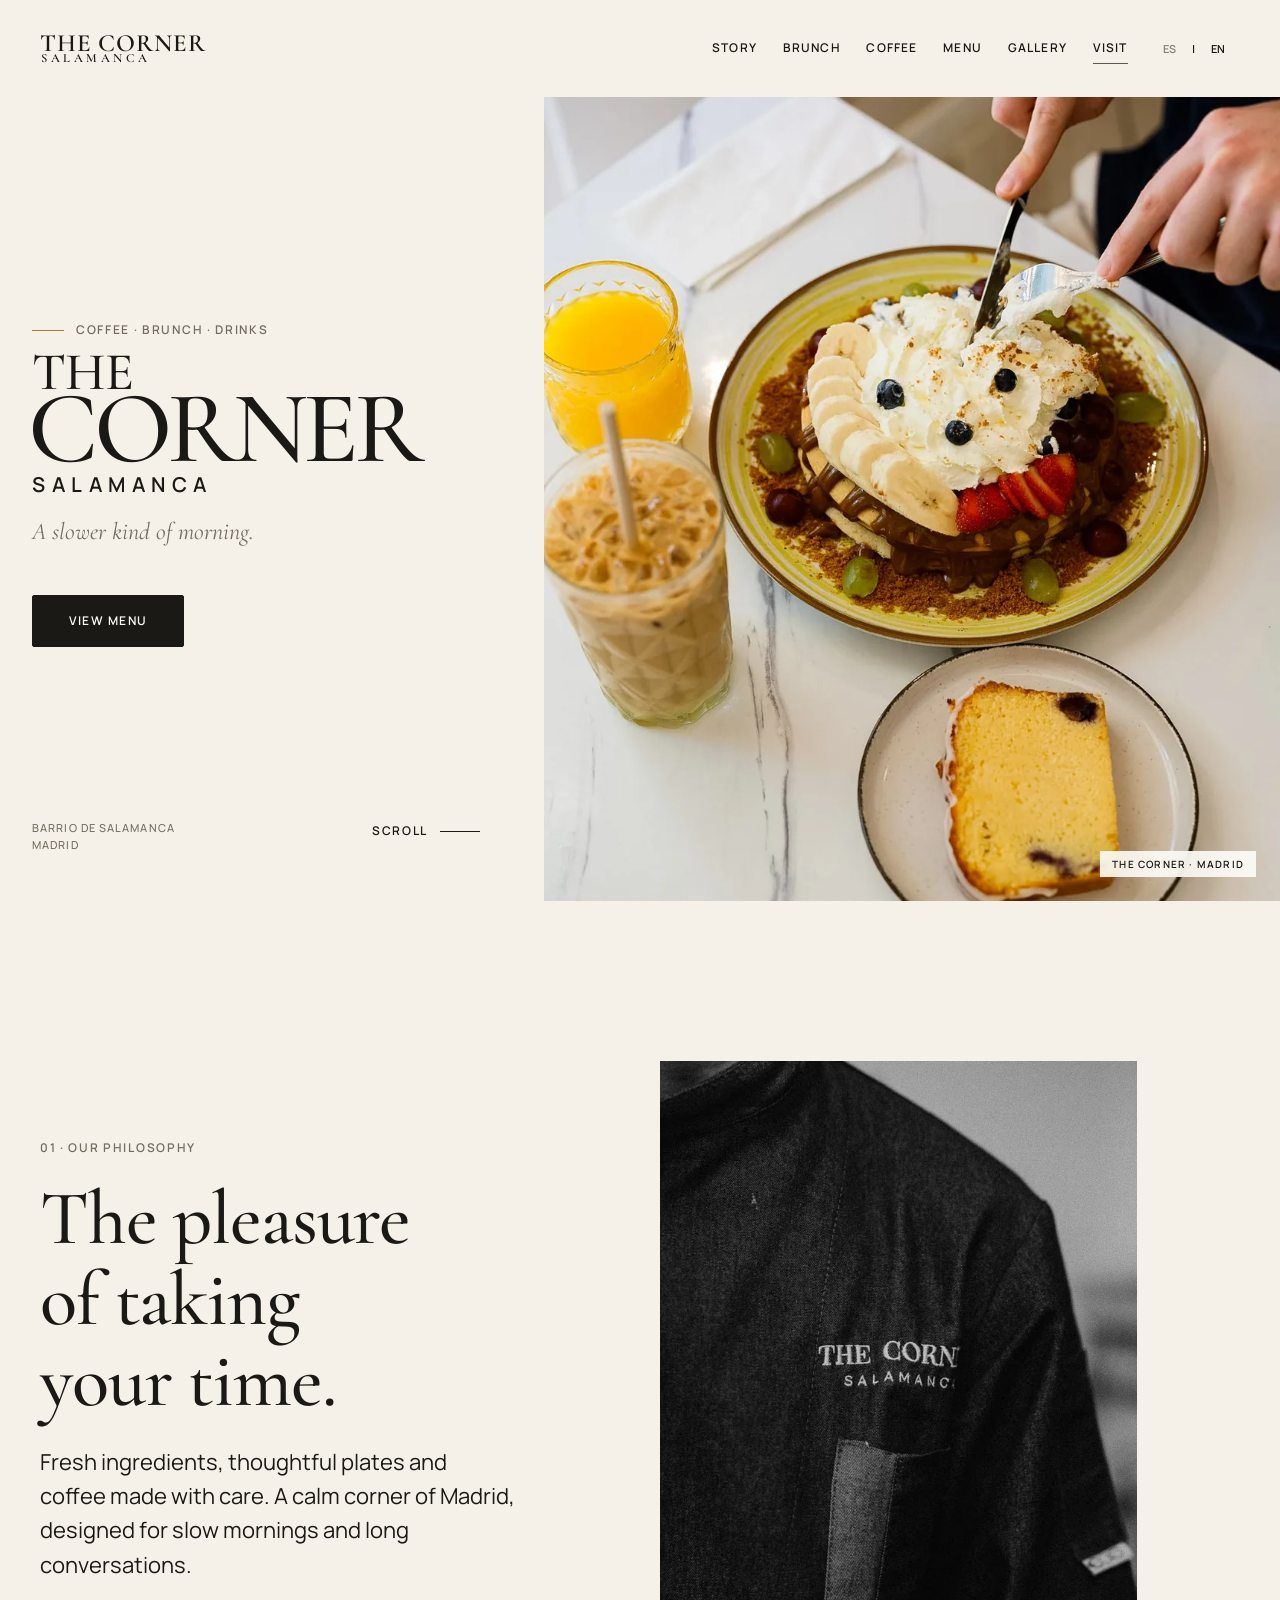
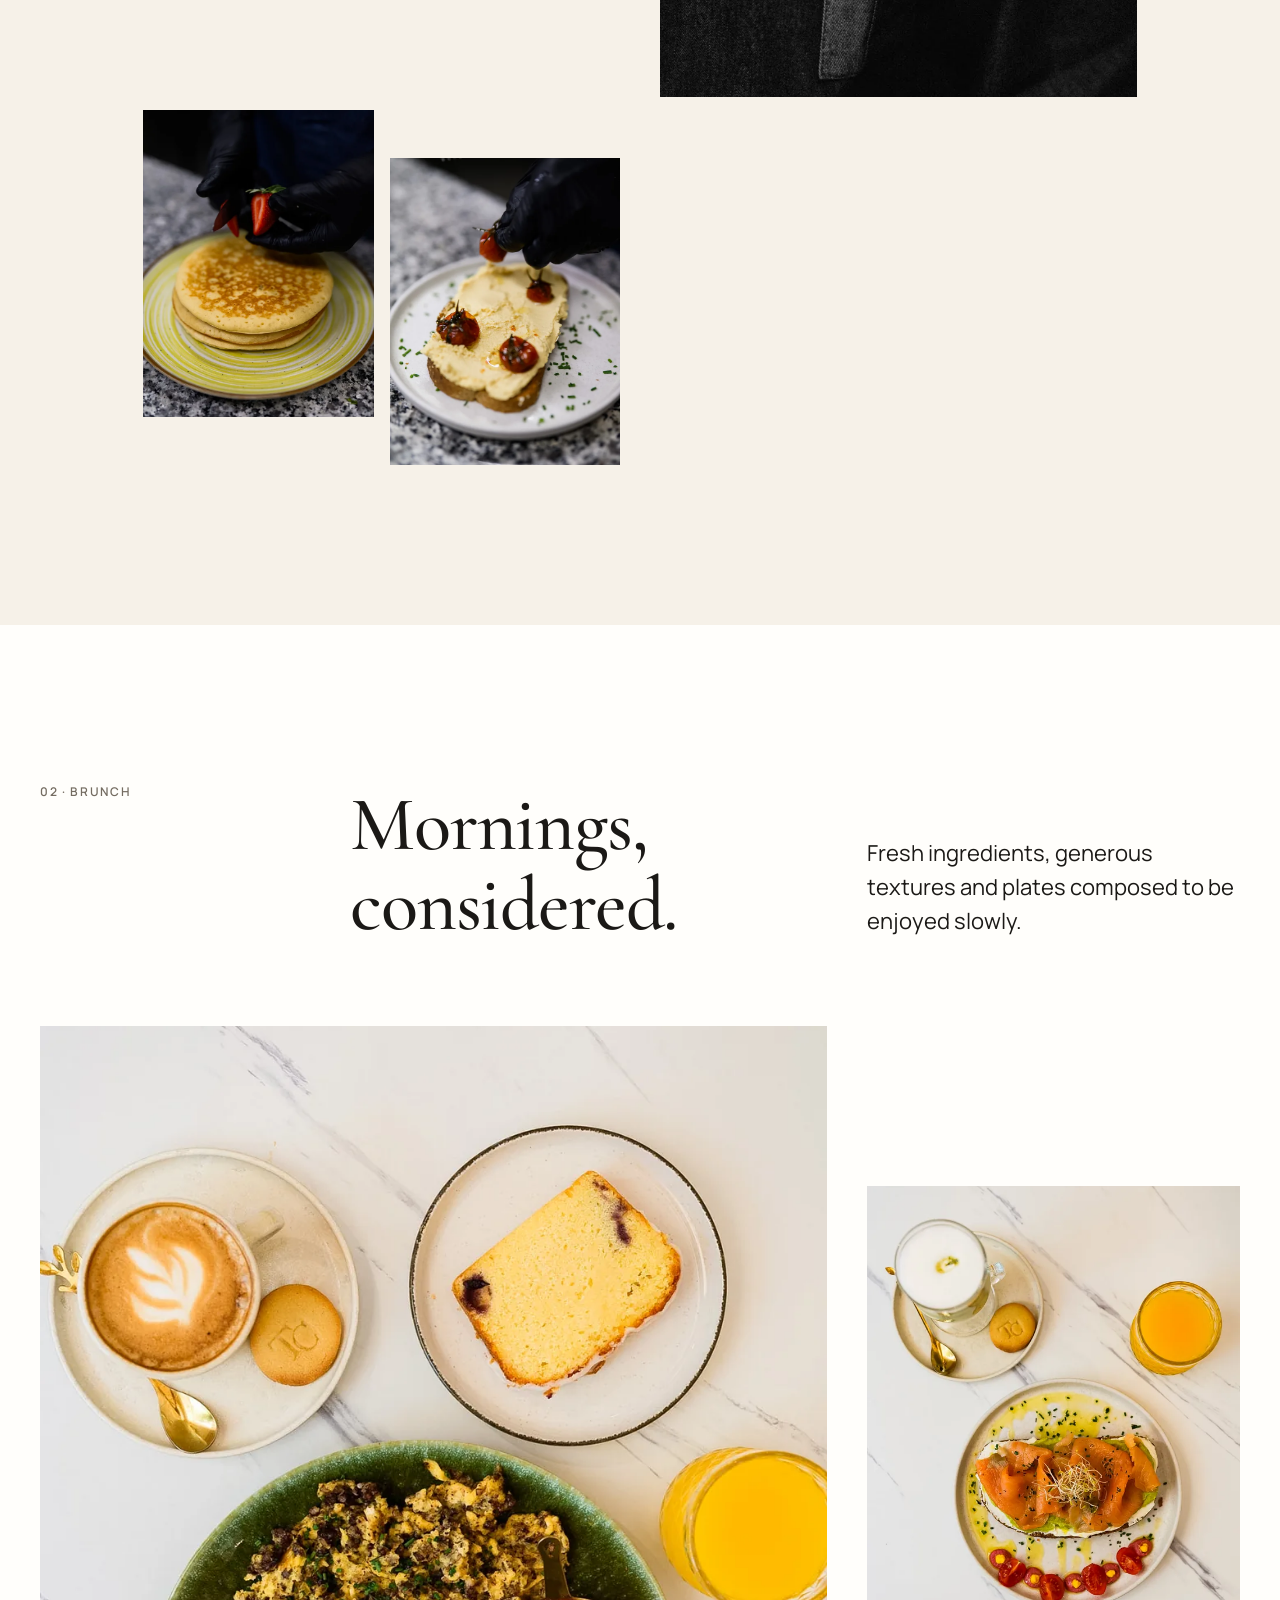
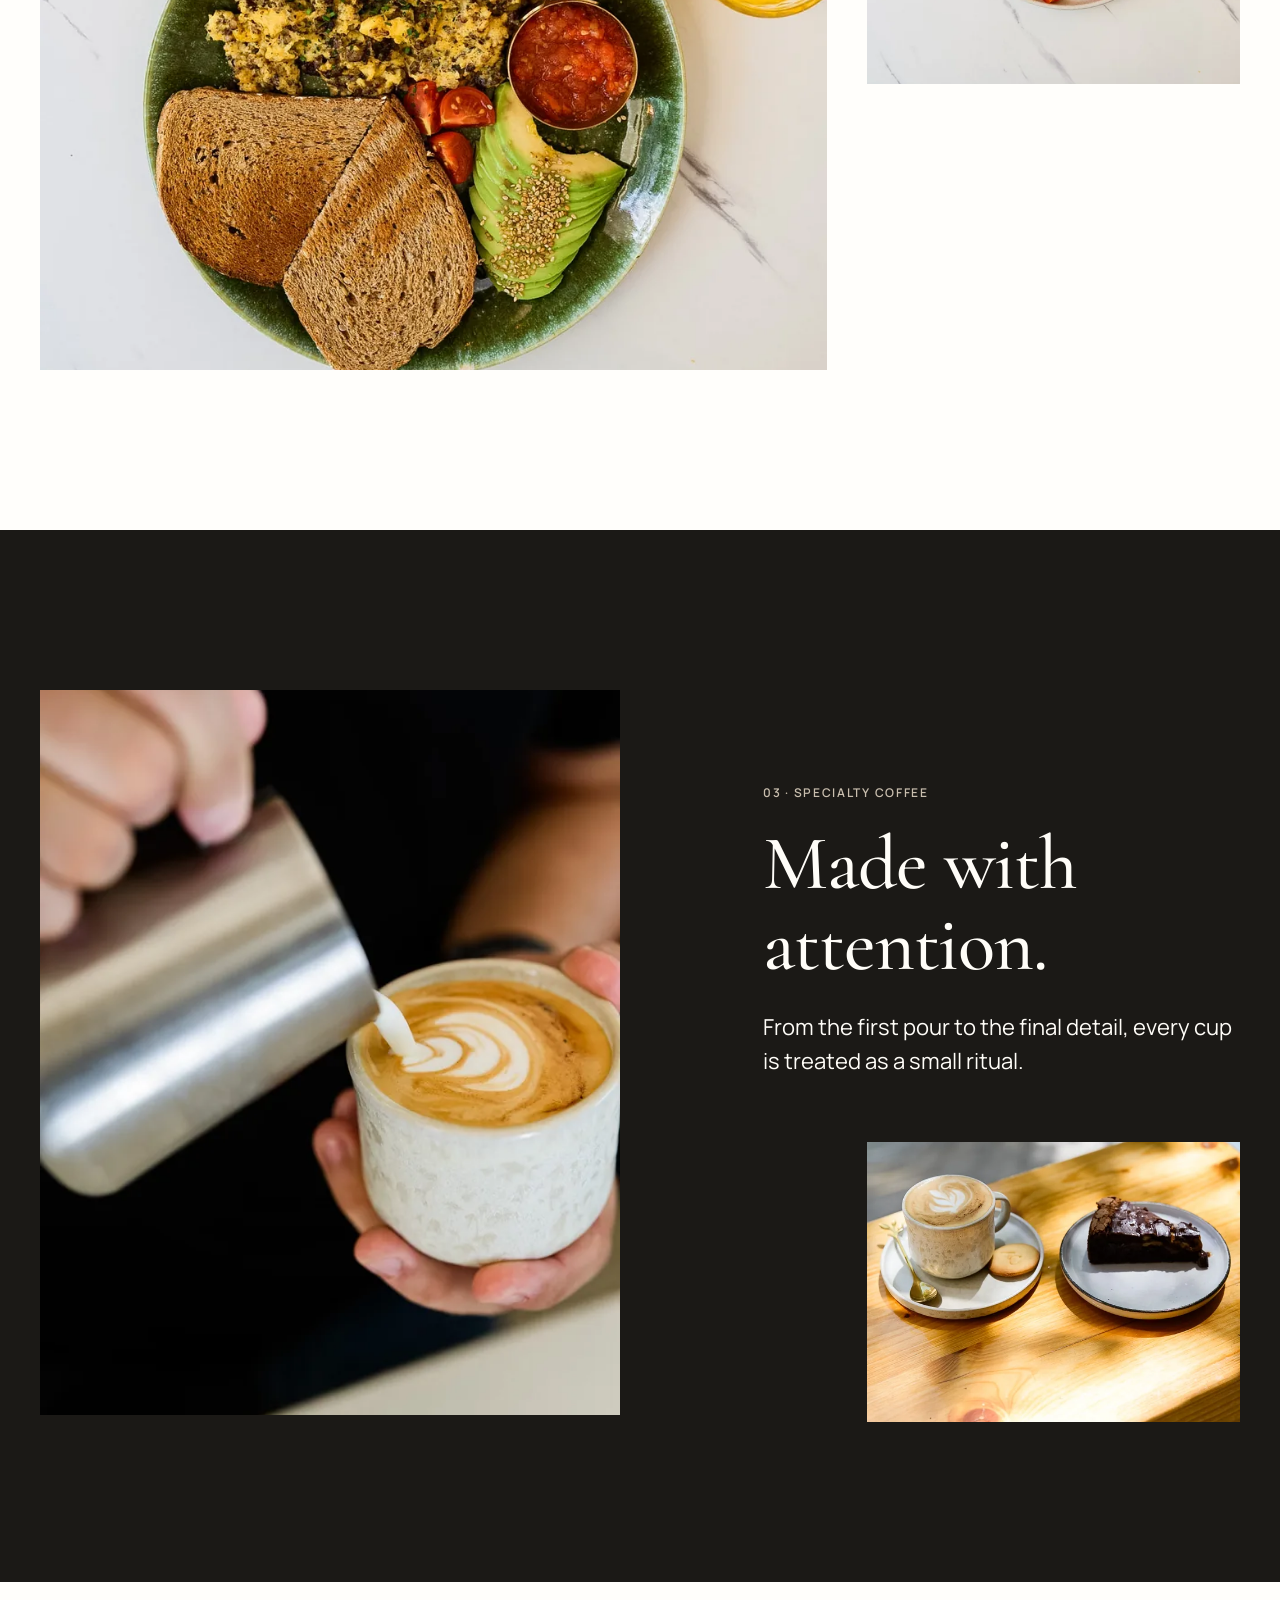
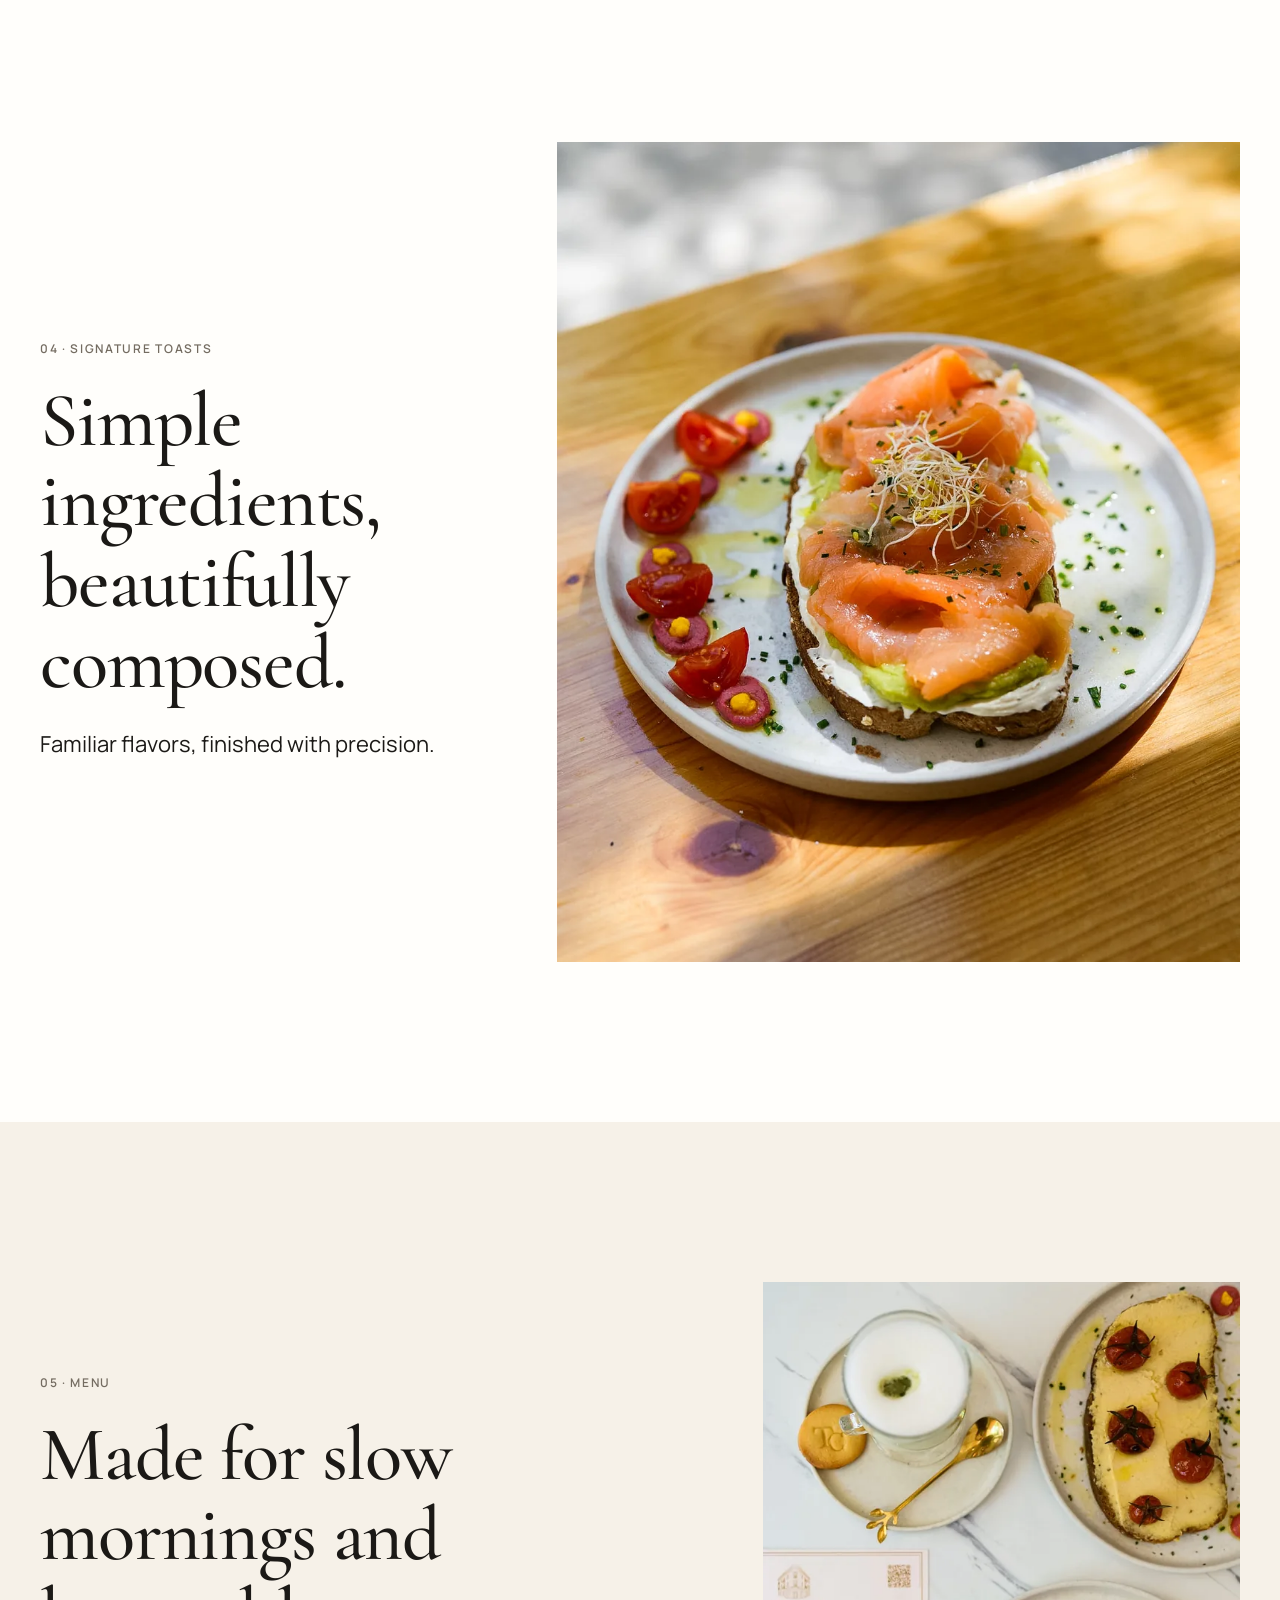
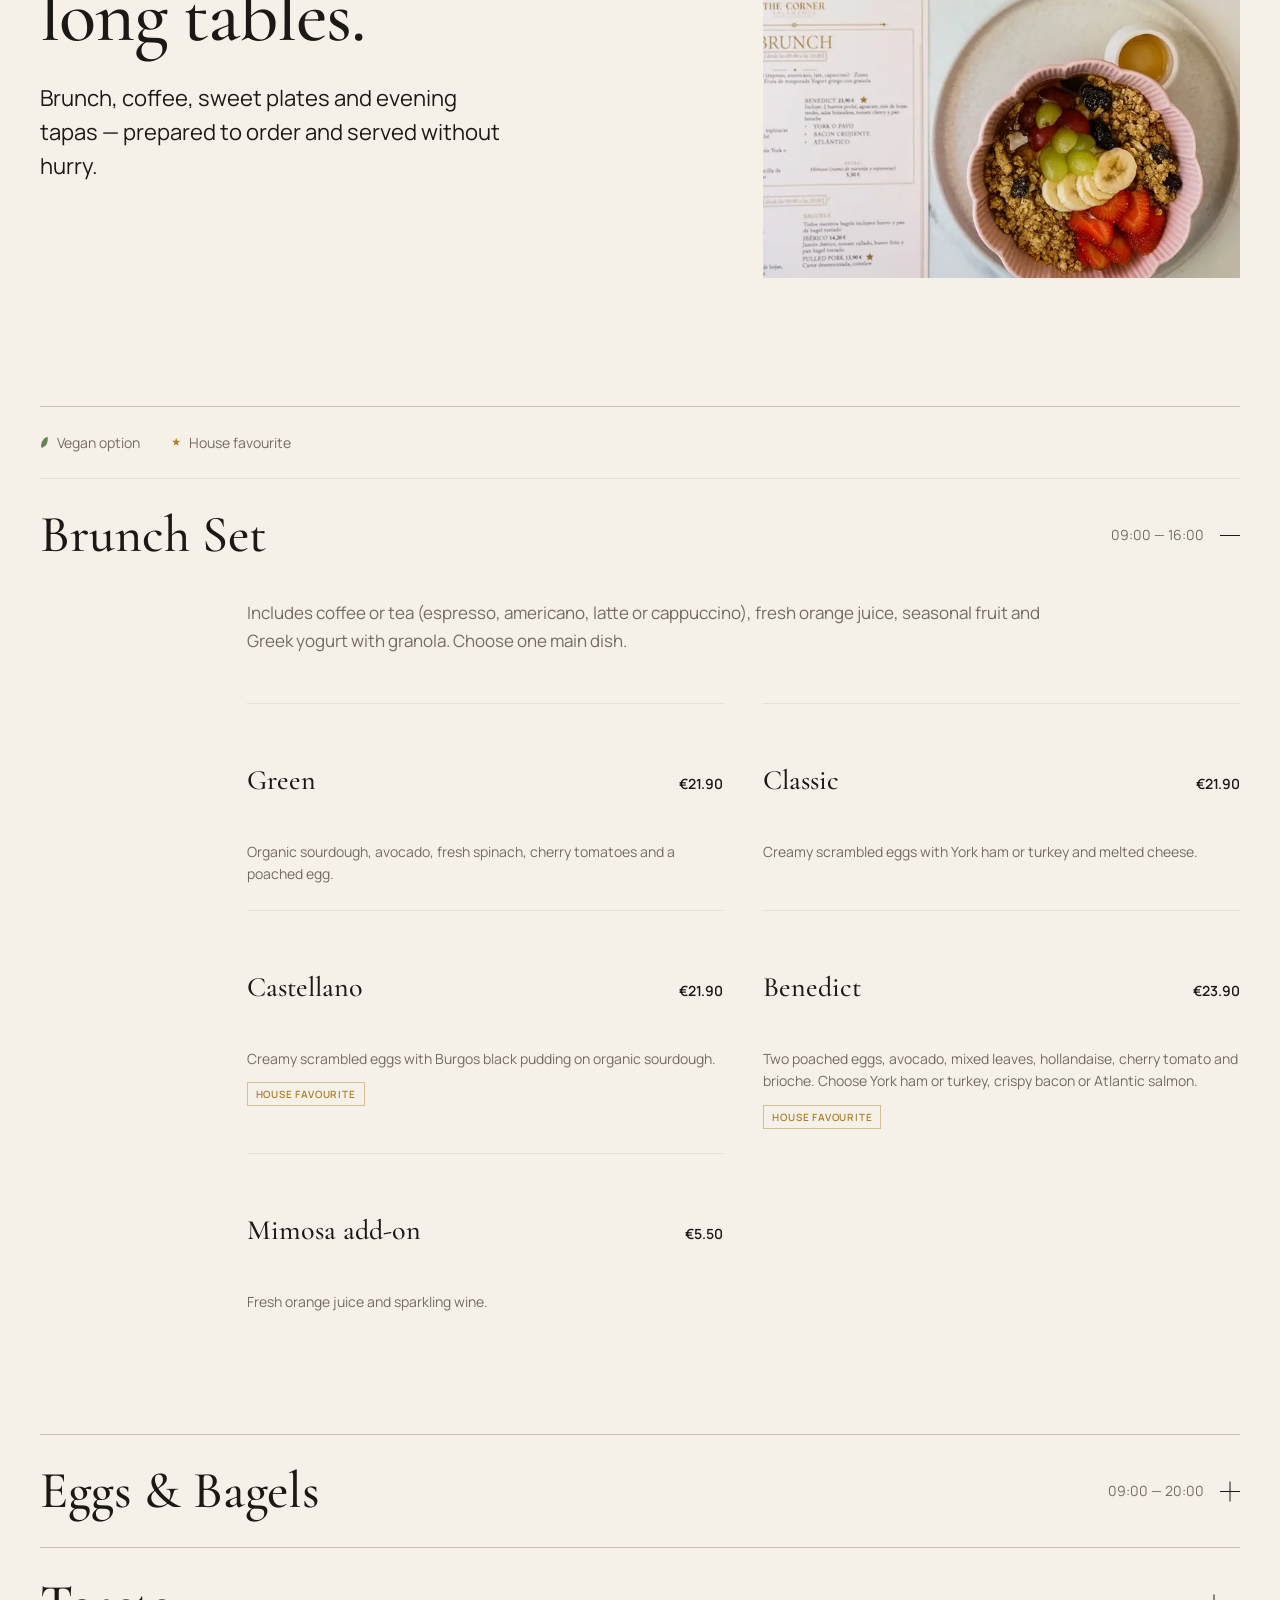
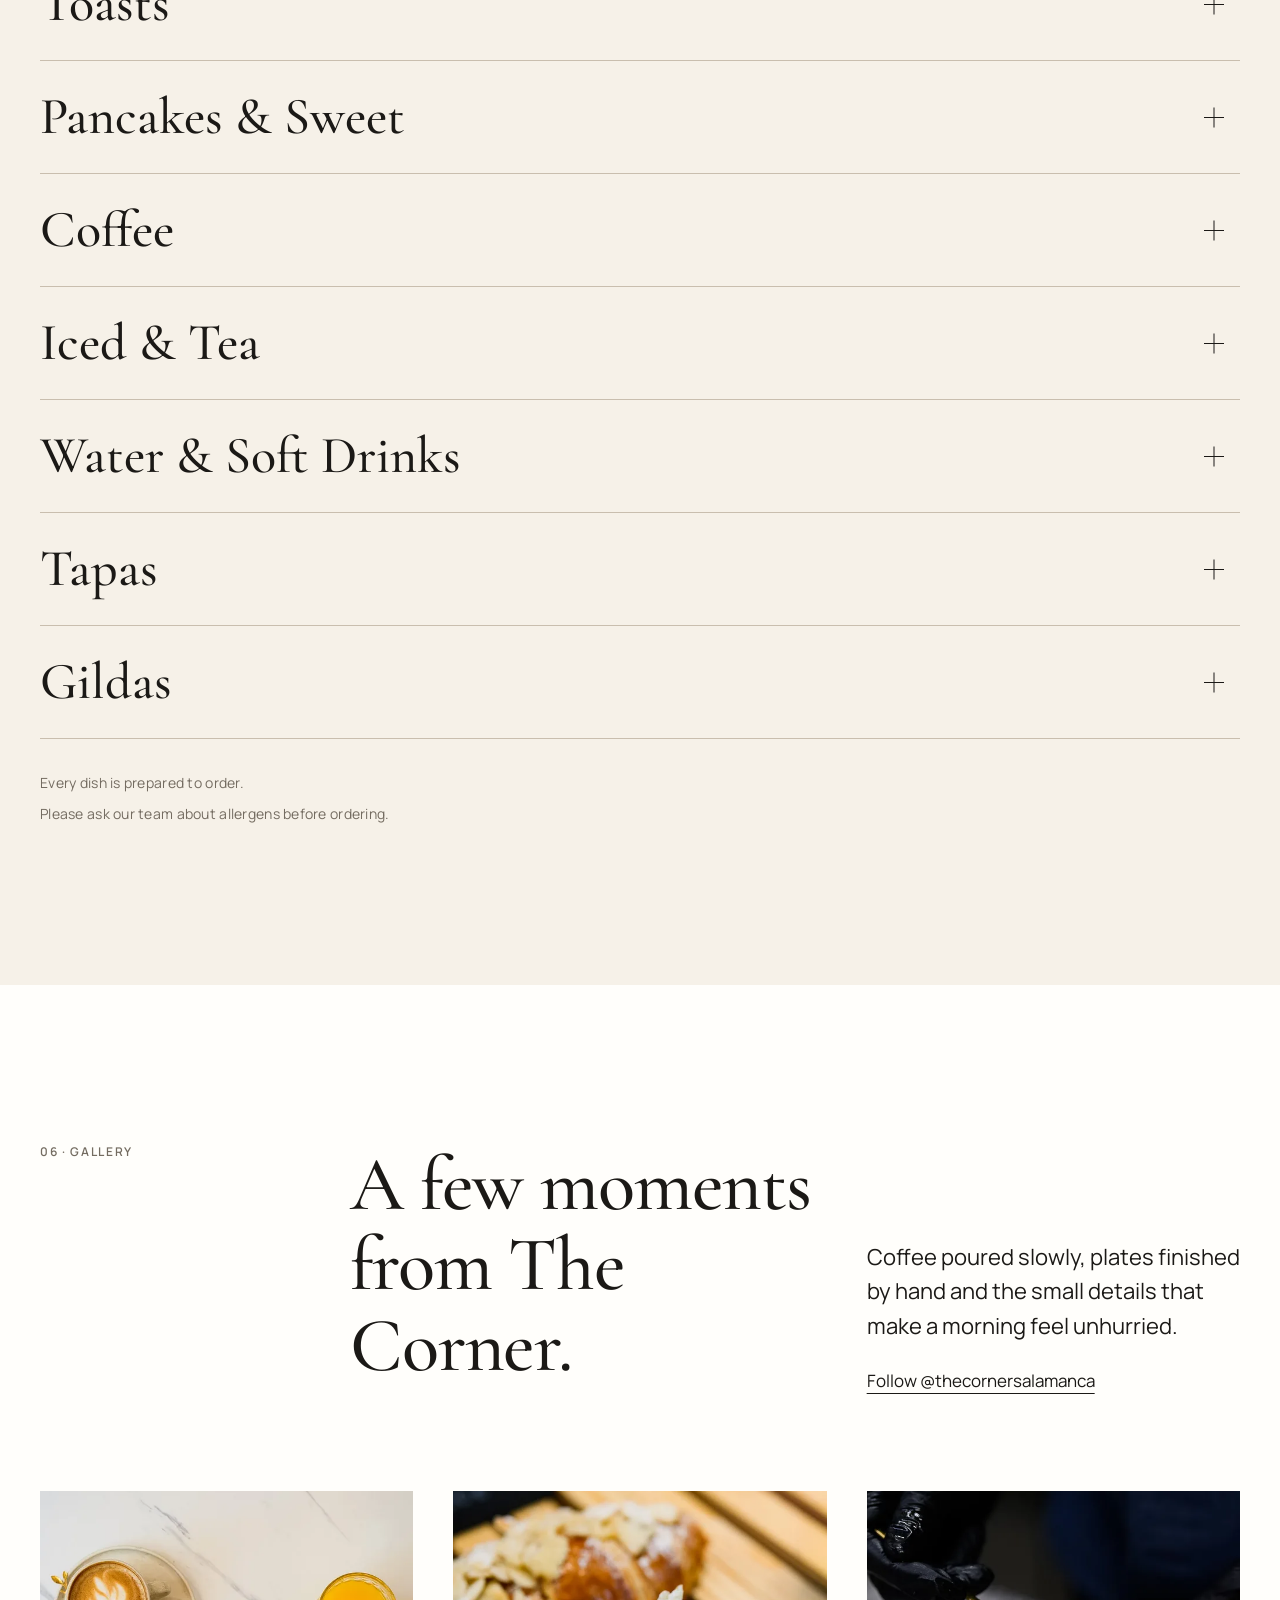
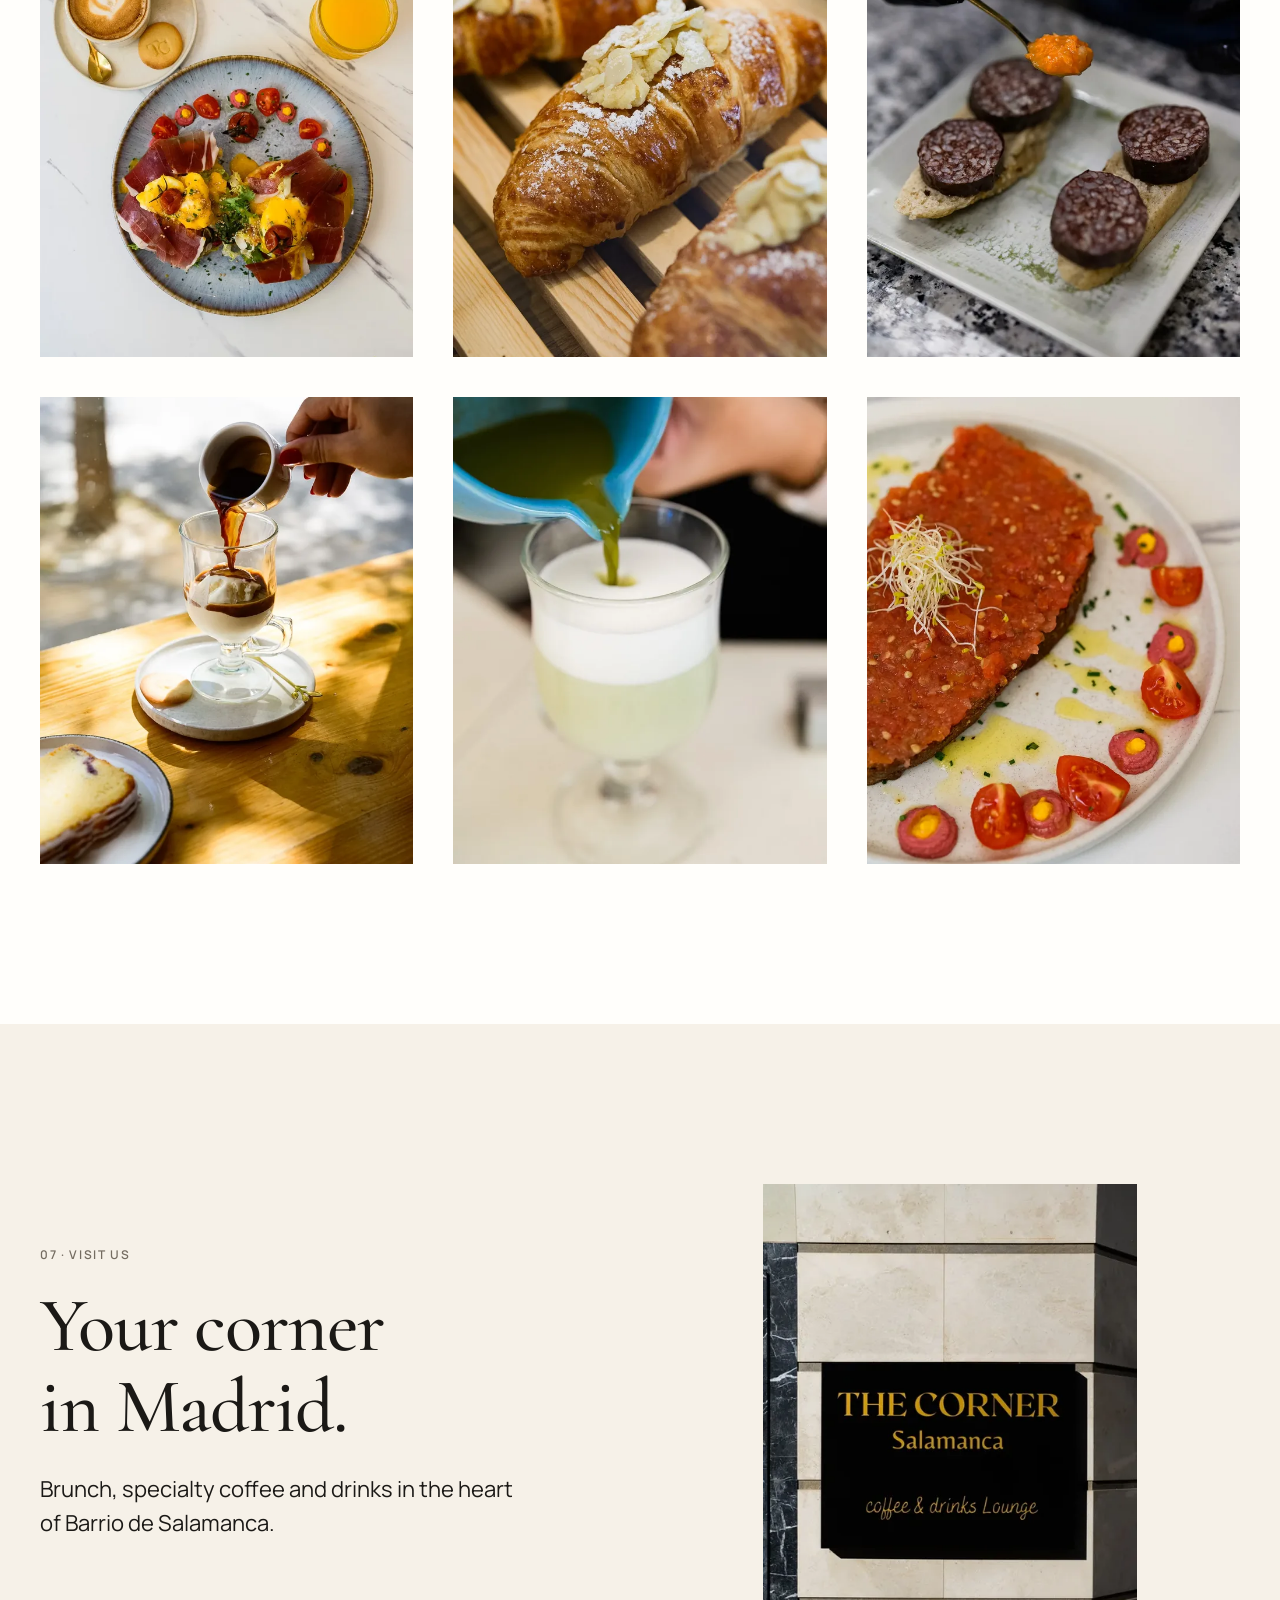
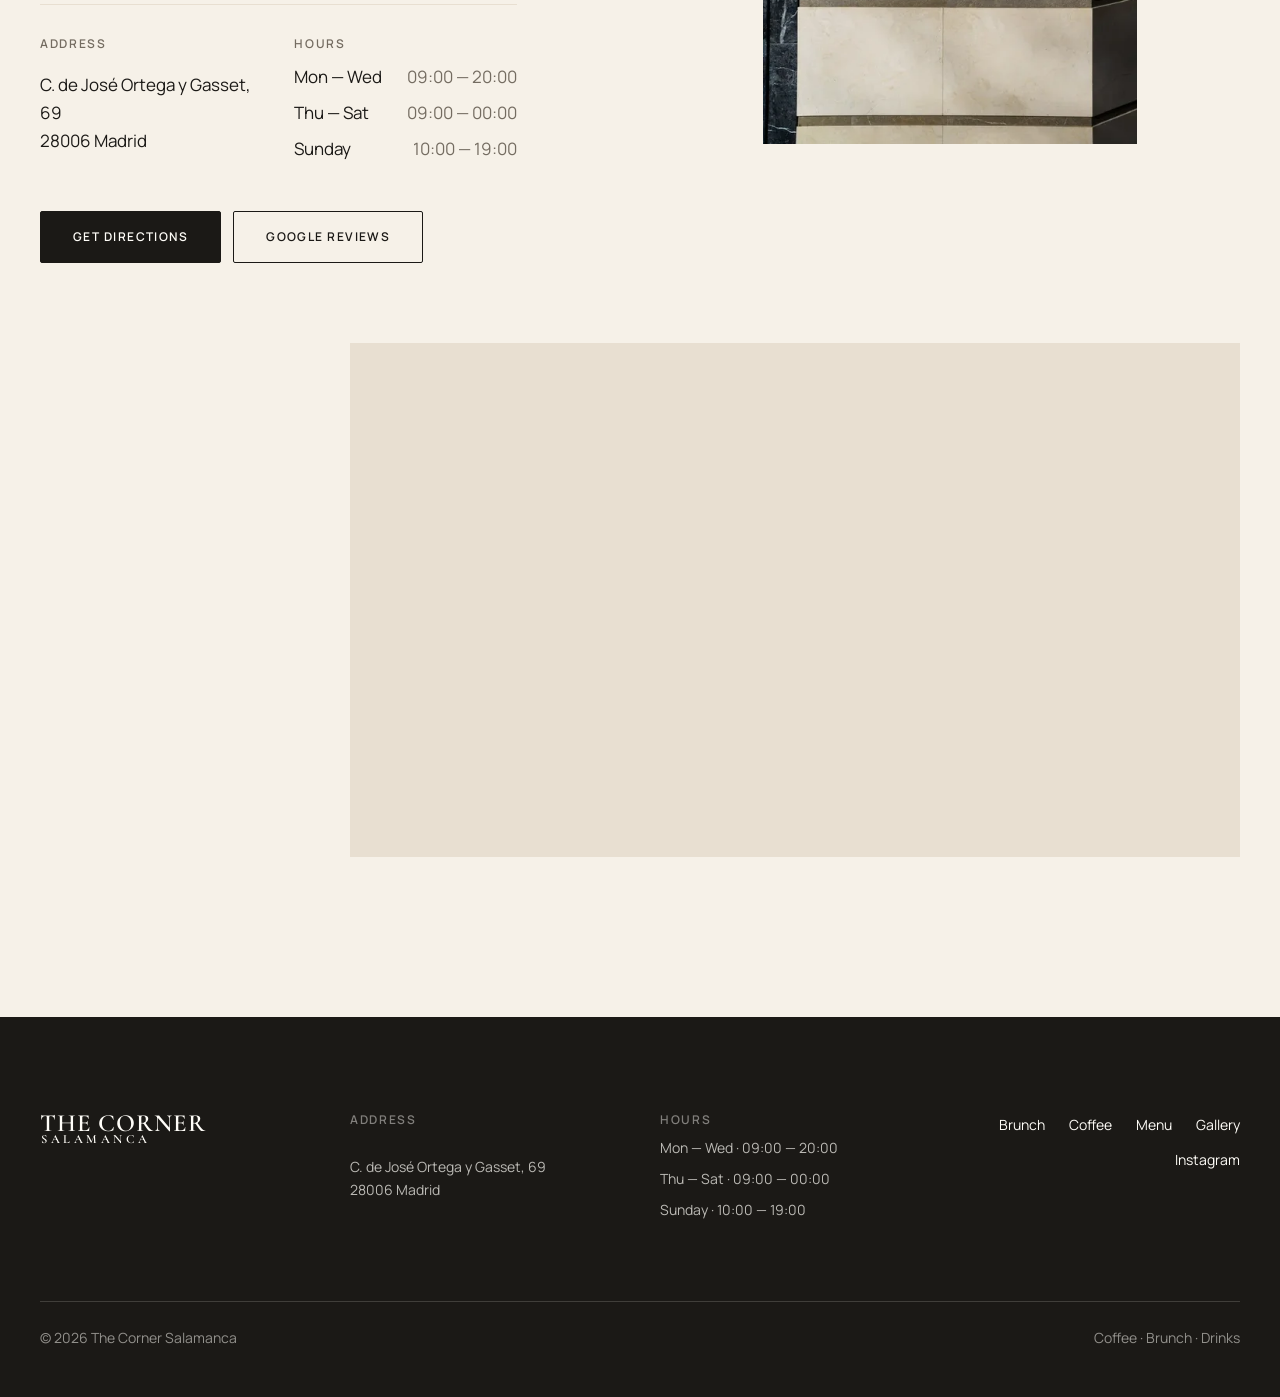
==== index.html @ 38ee052e "Final website release" ====
<!doctype html>
<html lang="en" class="no-js">
  <head>
    <meta charset="utf-8">
    <meta name="viewport" content="width=device-width, initial-scale=1">
    <meta name="description" content="The Corner Salamanca — premium brunch, specialty coffee and drinks in Barrio de Salamanca, Madrid.">
    <meta name="theme-color" content="#f6f1e8">
    <meta name="color-scheme" content="light">
    <meta name="robots" content="index, follow">
    <meta name="referrer" content="strict-origin-when-cross-origin">
    <meta property="og:type" content="website">
    <meta property="og:locale" content="en_GB">
    <meta property="og:locale:alternate" content="es_ES">
    <meta property="og:site_name" content="The Corner Salamanca">
    <meta property="og:title" content="The Corner Salamanca | Brunch &amp; Specialty Coffee in Madrid">
    <meta property="og:description" content="Premium brunch, specialty coffee and drinks in Barrio de Salamanca, Madrid.">
    <meta property="og:url" content="https://joseantoniojimenezc3-code.github.io/TheCornerSalamanca/">
    <meta property="og:image" content="https://joseantoniojimenezc3-code.github.io/TheCornerSalamanca/assets/images/social/the-corner-salamanca-og.jpg">
    <meta property="og:image:width" content="1200">
    <meta property="og:image:height" content="630">
    <meta property="og:image:alt" content="The Corner Salamanca — brunch and specialty coffee in Madrid.">
    <meta name="twitter:card" content="summary_large_image">
    <meta name="twitter:title" content="The Corner Salamanca | Brunch &amp; Specialty Coffee in Madrid">
    <meta name="twitter:description" content="Premium brunch, specialty coffee and drinks in Barrio de Salamanca, Madrid.">
    <meta name="twitter:image" content="https://joseantoniojimenezc3-code.github.io/TheCornerSalamanca/assets/images/social/the-corner-salamanca-og.jpg">
    <meta name="twitter:image:alt" content="The Corner Salamanca — brunch and specialty coffee in Madrid.">

    <title>The Corner Salamanca | Brunch &amp; Specialty Coffee in Madrid</title>

    <link rel="canonical" href="https://joseantoniojimenezc3-code.github.io/TheCornerSalamanca/">

    <link rel="icon" href="assets/icons/favicon.svg" type="image/svg+xml">
    <link rel="icon" href="assets/icons/favicon.ico" sizes="any">
    <link rel="apple-touch-icon" href="assets/icons/apple-touch-icon.png">
    <meta name="apple-mobile-web-app-title" content="The Corner">
    <link rel="manifest" href="site.webmanifest">
    <link
      rel="preload"
      as="image"
      href="assets/images/optimized/brunch/dsc-5720.webp"
      imagesrcset="assets/images/optimized/brunch/dsc-5720-640.webp 640w, assets/images/optimized/brunch/dsc-5720-960.webp 960w, assets/images/optimized/brunch/dsc-5720.webp 1365w"
      imagesizes="(min-width: 64rem) 58vw, 100vw"
      type="image/webp"
      fetchpriority="high"
    >
    <link rel="preconnect" href="https://fonts.googleapis.com">
    <link rel="preconnect" href="https://fonts.gstatic.com" crossorigin>
    <link href="https://fonts.googleapis.com/css2?family=Cormorant+Garamond:wght@500;600&amp;family=Manrope:wght@400;500;600&amp;display=swap" rel="stylesheet">
    <link rel="stylesheet" href="css/reset.css">
    <link rel="stylesheet" href="css/tokens.css">
    <link rel="stylesheet" href="css/base.css">
    <link rel="stylesheet" href="css/layout.css">
    <link rel="stylesheet" href="css/components.css">
    <link rel="stylesheet" href="css/motion.css">
    <link rel="stylesheet" href="css/utilities.css">
    <link rel="stylesheet" href="css/sections.css">

    <script type="application/ld+json">
      {
        "@context": "https://schema.org",
        "@type": ["CafeOrCoffeeShop", "Restaurant"],
        "name": "The Corner Salamanca",
        "url": "https://joseantoniojimenezc3-code.github.io/TheCornerSalamanca/",
        "image": "https://joseantoniojimenezc3-code.github.io/TheCornerSalamanca/assets/images/social/the-corner-salamanca-og.jpg",
        "description": "Premium brunch, specialty coffee and drinks in Barrio de Salamanca, Madrid.",
        "priceRange": "€€",
        "servesCuisine": ["Brunch", "Specialty coffee", "Tapas"],
        "address": {
          "@type": "PostalAddress",
          "streetAddress": "C. de José Ortega y Gasset, 69",
          "postalCode": "28006",
          "addressLocality": "Madrid",
          "addressRegion": "Comunidad de Madrid",
          "addressCountry": "ES"
        },
        "openingHoursSpecification": [
          {
            "@type": "OpeningHoursSpecification",
            "dayOfWeek": ["Monday", "Tuesday", "Wednesday"],
            "opens": "09:00",
            "closes": "20:00"
          },
          {
            "@type": "OpeningHoursSpecification",
            "dayOfWeek": ["Thursday", "Friday", "Saturday"],
            "opens": "09:00",
            "closes": "00:00"
          },
          {
            "@type": "OpeningHoursSpecification",
            "dayOfWeek": "Sunday",
            "opens": "10:00",
            "closes": "19:00"
          }
        ],
        "sameAs": ["https://www.instagram.com/thecornersalamanca/"],
        "hasMap": "https://www.google.com/maps/search/?api=1&query=The%20Corner%20Salamanca"
      }
    </script>

    <script>document.documentElement.classList.replace('no-js', 'js');</script>
    <script type="module" src="js/main.js"></script>
  </head>
  <body>
    <a class="skip-link" href="#main-content" data-i18n="a11y.skip">Skip to main content</a>

    <header class="site-header" data-site-header>
      <div class="container container--wide site-header__inner">
        <a class="wordmark" href="#home" aria-label="The Corner Salamanca, home" data-i18n-aria-label="a11y.home">
          <span class="wordmark__primary">The Corner</span>
          <span class="wordmark__secondary">Salamanca</span>
        </a>

        <div class="site-header__actions">
          <nav class="desktop-nav" aria-label="Primary navigation" data-i18n-aria-label="a11y.primaryNav">
            <ul class="desktop-nav__list" role="list">
              <li><a class="nav-link" href="#philosophy" data-i18n="nav.story">Story</a></li>
              <li><a class="nav-link" href="#brunch" data-i18n="nav.brunch">Brunch</a></li>
              <li><a class="nav-link" href="#coffee" data-i18n="nav.coffee">Coffee</a></li>
              <li><a class="nav-link" href="#menu" data-i18n="nav.menu">Menu</a></li>
              <li><a class="nav-link" href="#gallery" data-i18n="nav.gallery">Gallery</a></li>
              <li><a class="nav-link" href="#visit" data-i18n="nav.visit">Visit</a></li>
            </ul>
          </nav>

          <div class="language-switch language-switch--header" role="group" aria-label="Language" data-i18n-aria-label="a11y.language">
            <button type="button" data-language-button="es" aria-pressed="false" aria-label="Español" lang="es">ES</button>
            <span aria-hidden="true">|</span>
            <button type="button" data-language-button="en" aria-pressed="true" aria-label="English" lang="en">EN</button>
          </div>

          <button
            class="nav-toggle"
            type="button"
            aria-expanded="false"
            aria-controls="mobile-navigation"
            data-nav-open
          >
            <span data-i18n="nav.open">Menu</span>
            <span class="nav-toggle__mark" aria-hidden="true"></span>
          </button>
        </div>
      </div>
    </header>

    <div
      class="nav-panel"
      id="mobile-navigation"
      role="dialog"
      aria-modal="true"
      aria-label="Site navigation"
      data-i18n-aria-label="a11y.siteNav"
      data-nav-panel
      hidden
    >
      <div class="nav-panel__surface">
        <div class="container container--wide nav-panel__header">
          <span class="wordmark wordmark--inverse" aria-hidden="true">
            <span class="wordmark__primary">The Corner</span>
            <span class="wordmark__secondary">Salamanca</span>
          </span>

          <button class="nav-close" type="button" data-nav-close>
            <span data-i18n="nav.close">Close</span>
            <span class="nav-close__mark" aria-hidden="true"></span>
          </button>
        </div>

        <nav class="mobile-nav container container--wide" aria-label="Mobile navigation" data-i18n-aria-label="a11y.mobileNav">
          <ul class="mobile-nav__list" role="list">
            <li><a href="#philosophy" data-i18n="nav.story">Story</a></li>
            <li><a href="#brunch" data-i18n="nav.brunch">Brunch</a></li>
            <li><a href="#coffee" data-i18n="nav.coffee">Coffee</a></li>
            <li><a href="#menu" data-i18n="nav.menu">Menu</a></li>
            <li><a href="#gallery" data-i18n="nav.gallery">Gallery</a></li>
            <li><a href="#visit" data-i18n="nav.visit">Visit</a></li>
          </ul>
        </nav>

        <div class="container container--wide nav-panel__meta">
          <p data-i18n="nav.meta">Madrid · Barrio de Salamanca</p>
          <div class="language-switch language-switch--inverse" role="group" aria-label="Language" data-i18n-aria-label="a11y.language">
            <button type="button" data-language-button="es" aria-pressed="false" aria-label="Español" lang="es">ES</button>
            <span aria-hidden="true">|</span>
            <button type="button" data-language-button="en" aria-pressed="true" aria-label="English" lang="en">EN</button>
          </div>
        </div>
      </div>
    </div>

    <p class="sr-only" aria-live="polite" data-language-status></p>

    <main id="main-content" tabindex="-1">
      <section class="hero" id="home" aria-labelledby="hero-title" data-hero>
        <div class="hero__layout">
          <div class="hero__content">
            <div class="hero__copy">
              <p class="hero__descriptor" data-reveal data-i18n="hero.descriptor">Coffee · Brunch · Drinks</p>
              <h1 class="hero__title" id="hero-title" data-reveal="editorial" style="--reveal-delay: 80ms">
                <span class="hero__title-kicker">The</span>
                <span class="hero__title-main">Corner</span>
                <span class="hero__title-location">Salamanca</span>
              </h1>
              <p class="hero__statement" data-reveal style="--reveal-delay: 140ms" data-i18n="hero.statement">A slower kind of morning.</p>
              <a class="button hero__cta" href="#menu" data-reveal style="--reveal-delay: 200ms" data-i18n="hero.cta">View Menu</a>
            </div>

            <div class="hero__footer">
              <p class="hero__place" data-i18n-html="hero.place">Barrio de Salamanca<br>Madrid</p>
              <a class="hero__scroll" href="#philosophy" data-hero-scroll>
                <span data-i18n="hero.scroll">Scroll</span>
                <span class="hero__scroll-line" aria-hidden="true"></span>
              </a>
            </div>
          </div>

          <figure class="hero__media">
            <picture>
              <source
                srcset="assets/images/optimized/brunch/dsc-5720-640.webp 640w, assets/images/optimized/brunch/dsc-5720-960.webp 960w, assets/images/optimized/brunch/dsc-5720.webp 1365w"
                sizes="(min-width: 64rem) 58vw, 100vw"
                type="image/webp"
              >
              <img
                src="assets/images/optimized/brunch/dsc-5720.webp"
                width="1365"
                height="2048"
                alt="A brunch table with pancakes, iced coffee, juice and cake." data-i18n-alt="hero.imageAlt"
                fetchpriority="high"
                decoding="async"
              >
            </picture>
            <figcaption class="hero__media-caption" data-i18n="hero.caption">The Corner · Madrid</figcaption>
          </figure>
        </div>
      </section>

      <section class="philosophy section" id="philosophy" aria-labelledby="philosophy-title">
        <div class="container container--wide philosophy__grid">
          <div class="philosophy__copy" data-reveal>
            <p class="eyebrow" data-i18n="philosophy.eyebrow">01 · Our Philosophy</p>
            <h2 id="philosophy-title" data-i18n="philosophy.title">The pleasure of taking your time.</h2>
            <p class="lead" data-i18n="philosophy.lead">Fresh ingredients, thoughtful plates and coffee made with care. A calm corner of Madrid, designed for slow mornings and long conversations.</p>
          </div>

          <figure class="media-frame philosophy__brand" data-reveal="editorial">
            <img
              src="assets/images/optimized/brand/dsc-5790.webp"
              srcset="assets/images/optimized/brand/dsc-5790-640.webp 640w, assets/images/optimized/brand/dsc-5790-960.webp 960w, assets/images/optimized/brand/dsc-5790.webp 1366w"
              sizes="(min-width: 64rem) 42vw, 100vw"
              width="1366"
              height="2048"
              alt="The Corner Salamanca embroidered on a dark staff uniform." data-i18n-alt="philosophy.brandAlt"
              loading="lazy"
              decoding="async"
            >
          </figure>

          <div class="philosophy__process" aria-label="Prepared with care" data-i18n-aria-label="a11y.process">
            <figure class="media-frame philosophy__process-item" data-reveal>
              <img
                src="assets/images/optimized/process/dsc-5794.webp"
                srcset="assets/images/optimized/process/dsc-5794-640.webp 640w, assets/images/optimized/process/dsc-5794-960.webp 960w, assets/images/optimized/process/dsc-5794.webp 1365w"
                sizes="(min-width: 64rem) 20vw, 50vw"
                width="1365"
                height="2048"
                alt="A strawberry being placed onto freshly prepared pancakes." data-i18n-alt="philosophy.process1Alt"
                loading="lazy"
                decoding="async"
              >
            </figure>
            <figure class="media-frame philosophy__process-item philosophy__process-item--offset" data-reveal style="--reveal-delay: 80ms">
              <img
                src="assets/images/optimized/process/dsc-5876.webp"
                srcset="assets/images/optimized/process/dsc-5876-640.webp 640w, assets/images/optimized/process/dsc-5876-960.webp 960w, assets/images/optimized/process/dsc-5876.webp 1365w"
                sizes="(min-width: 64rem) 20vw, 50vw"
                width="1365"
                height="2048"
                alt="Roasted tomatoes being added to a freshly prepared toast." data-i18n-alt="philosophy.process2Alt"
                loading="lazy"
                decoding="async"
              >
            </figure>
          </div>
        </div>
      </section>

      <section class="brunch section" id="brunch" aria-labelledby="brunch-title">
        <div class="container container--wide">
          <div class="chapter-heading chapter-heading--split" data-reveal>
            <p class="eyebrow" data-i18n="brunch.eyebrow">02 · Brunch</p>
            <h2 id="brunch-title" data-i18n-html="brunch.title">Mornings,<br>considered.</h2>
            <p class="lead" data-i18n="brunch.lead">Fresh ingredients, generous textures and plates composed to be enjoyed slowly.</p>
          </div>

          <div class="brunch__images">
            <figure class="media-frame brunch__primary" data-reveal="editorial">
              <img
                src="assets/images/optimized/brunch/dsc-5692.webp"
                srcset="assets/images/optimized/brunch/dsc-5692-640.webp 640w, assets/images/optimized/brunch/dsc-5692-960.webp 960w, assets/images/optimized/brunch/dsc-5692.webp 1365w"
                sizes="(min-width: 64rem) 66vw, 100vw"
                width="1365"
                height="2048"
                alt="A complete brunch with eggs, avocado, toast, coffee, juice and cake." data-i18n-alt="brunch.primaryAlt"
                loading="lazy"
                decoding="async"
              >
            </figure>
            <figure class="media-frame brunch__secondary" data-reveal style="--reveal-delay: 90ms">
              <img
                src="assets/images/optimized/brunch/dsc-5666.webp"
                srcset="assets/images/optimized/brunch/dsc-5666-640.webp 640w, assets/images/optimized/brunch/dsc-5666-960.webp 960w, assets/images/optimized/brunch/dsc-5666.webp 1365w"
                sizes="(min-width: 64rem) 28vw, 76vw"
                width="1365"
                height="2048"
                alt="Salmon and avocado toast served with juice and a cold drink." data-i18n-alt="brunch.secondaryAlt"
                loading="lazy"
                decoding="async"
              >
            </figure>
          </div>
        </div>
      </section>

      <section class="coffee section" id="coffee" aria-labelledby="coffee-title">
        <div class="container container--wide coffee__grid">
          <figure class="media-frame coffee__primary" data-reveal="editorial">
            <img
              src="assets/images/optimized/coffee/dsc-5629.webp"
              srcset="assets/images/optimized/coffee/dsc-5629-640.webp 640w, assets/images/optimized/coffee/dsc-5629-960.webp 960w, assets/images/optimized/coffee/dsc-5629.webp 1365w"
              sizes="(min-width: 64rem) 50vw, 100vw"
              width="1365"
              height="2048"
              alt="Milk being poured into a handmade cup to finish a latte." data-i18n-alt="coffee.primaryAlt"
              loading="lazy"
              decoding="async"
            >
          </figure>

          <div class="coffee__copy" data-reveal>
            <p class="eyebrow" data-i18n="coffee.eyebrow">03 · Specialty Coffee</p>
            <h2 id="coffee-title" data-i18n="coffee.title">Made with attention.</h2>
            <p class="lead" data-i18n="coffee.lead">From the first pour to the final detail, every cup is treated as a small ritual.</p>
          </div>

          <figure class="media-frame coffee__secondary" data-reveal>
            <img
              src="assets/images/optimized/coffee/dsc-5635.webp"
              srcset="assets/images/optimized/coffee/dsc-5635-640.webp 640w, assets/images/optimized/coffee/dsc-5635-960.webp 960w, assets/images/optimized/coffee/dsc-5635.webp 1365w"
              sizes="(min-width: 64rem) 31vw, 78vw"
              width="1365"
              height="2048"
              alt="A latte and a slice of chocolate cake in warm window light." data-i18n-alt="coffee.secondaryAlt"
              loading="lazy"
              decoding="async"
            >
          </figure>
        </div>
      </section>


      <section class="toasts section" id="toasts" aria-labelledby="toasts-title">
        <div class="container container--wide toasts__grid">
          <div class="toasts__copy" data-reveal>
            <p class="eyebrow" data-i18n="toasts.eyebrow">04 · Signature Toasts</p>
            <h2 id="toasts-title" data-i18n="toasts.title">Simple ingredients, beautifully composed.</h2>
            <p class="lead" data-i18n="toasts.lead">Familiar flavors, finished with precision.</p>
          </div>

          <figure class="media-frame toasts__image" data-reveal="editorial">
            <img
              src="assets/images/optimized/toasts/dsc-5766.webp"
              srcset="assets/images/optimized/toasts/dsc-5766-640.webp 640w, assets/images/optimized/toasts/dsc-5766-960.webp 960w, assets/images/optimized/toasts/dsc-5766.webp 1365w"
              sizes="(min-width: 64rem) 58vw, 100vw"
              width="1365"
              height="2048"
              alt="Salmon toast with avocado, cream cheese, sprouts and tomatoes." data-i18n-alt="toasts.imageAlt"
              loading="lazy"
              decoding="async"
            >
          </figure>
        </div>
      </section>

      <section class="menu-section section" id="menu" aria-labelledby="menu-title">
        <div class="container container--wide">
          <div class="menu-section__intro">
            <div class="menu-section__copy" data-reveal>
              <p class="eyebrow" data-i18n="menuSection.eyebrow">05 · Menu</p>
              <h2 id="menu-title" data-i18n-html="menuSection.title">Made for slow<br>mornings and long tables.</h2>
              <p class="lead" data-i18n="menuSection.lead">Brunch, coffee, sweet plates and evening tapas — prepared to order and served without hurry.</p>
            </div>

            <figure class="media-frame menu-section__image" data-reveal="editorial">
              <img
                src="assets/images/optimized/brunch/dsc-5752.webp"
                srcset="assets/images/optimized/brunch/dsc-5752-640.webp 640w, assets/images/optimized/brunch/dsc-5752-960.webp 960w, assets/images/optimized/brunch/dsc-5752.webp 1365w"
                sizes="(min-width: 64rem) 42vw, 100vw"
                width="1365"
                height="2048"
                alt="The Corner Salamanca menu beside brunch dishes, coffee and a seasonal fruit bowl." data-i18n-alt="menuSection.imageAlt"
                loading="lazy"
                decoding="async"
              >
            </figure>
          </div>

          <div class="menu-catalogue" data-menu-root aria-live="polite">
            <p class="menu-catalogue__loading" data-i18n="menuSection.loading">Loading menu…</p>
          </div>

          <noscript>
            <p class="menu-catalogue__error" data-i18n="menuSection.noscript">Please enable JavaScript to view the full menu.</p>
          </noscript>
        </div>
      </section>

      <section class="gallery section" id="gallery" aria-labelledby="gallery-title">
        <div class="container container--wide">
          <div class="chapter-heading chapter-heading--split gallery__heading" data-reveal>
            <p class="eyebrow" data-i18n="gallery.eyebrow">06 · Gallery</p>
            <h2 id="gallery-title" data-i18n-html="gallery.title">A few moments<br>from The Corner.</h2>
            <div class="gallery__intro">
              <p class="lead" data-i18n="gallery.lead">Coffee poured slowly, plates finished by hand and the small details that make a morning feel unhurried.</p>
              <a class="text-link" href="https://www.instagram.com/thecornersalamanca/" target="_blank" rel="noopener noreferrer" data-i18n="gallery.instagram">Follow @thecornersalamanca</a>
            </div>
          </div>

          <div class="gallery__mosaic" aria-label="The Corner Salamanca gallery" data-i18n-aria-label="a11y.gallery">
            <figure class="media-frame gallery__item" data-interactive="true" data-reveal="editorial">
              <button class="gallery__trigger" type="button" data-gallery-trigger aria-label="Open gallery image 1 of 6">
              <img
                src="assets/images/optimized/brunch/dsc-5704.webp"
                srcset="assets/images/optimized/brunch/dsc-5704-640.webp 640w, assets/images/optimized/brunch/dsc-5704-960.webp 960w, assets/images/optimized/brunch/dsc-5704.webp 1365w"
                sizes="(min-width: 64rem) 30vw, (min-width: 48rem) 46vw, 100vw"
                width="1365" height="2048"
                alt="A composed brunch plate with coffee and fresh orange juice on pale marble." data-i18n-alt="gallery.alt1"
                loading="lazy" decoding="async"
              >
            </button>
            </figure>
            <figure class="media-frame gallery__item" data-interactive="true" data-reveal style="--reveal-delay: 60ms">
              <button class="gallery__trigger" type="button" data-gallery-trigger aria-label="Open gallery image 2 of 6">
              <img
                src="assets/images/optimized/bakery/dsc-5782.webp"
                srcset="assets/images/optimized/bakery/dsc-5782-640.webp 640w, assets/images/optimized/bakery/dsc-5782-960.webp 960w, assets/images/optimized/bakery/dsc-5782.webp 1365w"
                sizes="(min-width: 64rem) 30vw, (min-width: 48rem) 46vw, 100vw"
                width="1365" height="2048"
                alt="Almond croissants freshly finished with sliced almonds and powdered sugar." data-i18n-alt="gallery.alt2"
                loading="lazy" decoding="async"
              >
            </button>
            </figure>
            <figure class="media-frame gallery__item" data-interactive="true" data-reveal style="--reveal-delay: 120ms">
              <button class="gallery__trigger" type="button" data-gallery-trigger aria-label="Open gallery image 3 of 6">
              <img
                src="assets/images/optimized/process/dsc-5814.webp"
                srcset="assets/images/optimized/process/dsc-5814-640.webp 640w, assets/images/optimized/process/dsc-5814-960.webp 960w, assets/images/optimized/process/dsc-5814.webp 1365w"
                sizes="(min-width: 64rem) 30vw, (min-width: 48rem) 46vw, 100vw"
                width="1365" height="2048"
                alt="A member of the kitchen team finishing a plate by hand." data-i18n-alt="gallery.alt3"
                loading="lazy" decoding="async"
              >
            </button>
            </figure>
            <figure class="media-frame gallery__item" data-interactive="true" data-reveal>
              <button class="gallery__trigger" type="button" data-gallery-trigger aria-label="Open gallery image 4 of 6">
              <img
                src="assets/images/optimized/coffee/dsc-5598.webp"
                srcset="assets/images/optimized/coffee/dsc-5598-640.webp 640w, assets/images/optimized/coffee/dsc-5598-960.webp 960w, assets/images/optimized/coffee/dsc-5598.webp 1365w"
                sizes="(min-width: 64rem) 30vw, (min-width: 48rem) 46vw, 100vw"
                width="1365" height="2048"
                alt="Fresh espresso being poured over ice at a sunlit table." data-i18n-alt="gallery.alt4"
                loading="lazy" decoding="async"
              >
            </button>
            </figure>
            <figure class="media-frame gallery__item" data-interactive="true" data-reveal style="--reveal-delay: 60ms">
              <button class="gallery__trigger" type="button" data-gallery-trigger aria-label="Open gallery image 5 of 6">
              <img
                src="assets/images/optimized/drinks/dsc-5660.webp"
                srcset="assets/images/optimized/drinks/dsc-5660-640.webp 640w, assets/images/optimized/drinks/dsc-5660-960.webp 960w, assets/images/optimized/drinks/dsc-5660.webp 1365w"
                sizes="(min-width: 64rem) 30vw, (min-width: 48rem) 46vw, 100vw"
                width="1365" height="2048"
                alt="Matcha being poured over milk to finish a chilled drink." data-i18n-alt="gallery.alt5"
                loading="lazy" decoding="async"
              >
            </button>
            </figure>
            <figure class="media-frame gallery__item" data-interactive="true" data-reveal style="--reveal-delay: 120ms">
              <button class="gallery__trigger" type="button" data-gallery-trigger aria-label="Open gallery image 6 of 6">
              <img
                src="assets/images/optimized/toasts/dsc-5700.webp"
                srcset="assets/images/optimized/toasts/dsc-5700-640.webp 640w, assets/images/optimized/toasts/dsc-5700-960.webp 960w, assets/images/optimized/toasts/dsc-5700.webp 1366w"
                sizes="(min-width: 64rem) 30vw, (min-width: 48rem) 46vw, 100vw"
                width="1366" height="2048"
                alt="Tomato toast with sprouts and cherry tomatoes on pale marble." data-i18n-alt="gallery.alt6"
                loading="lazy" decoding="async"
              >
            </button>
            </figure>
          </div>
        </div>
      </section>


      <dialog class="gallery-dialog" data-gallery-dialog aria-label="Gallery viewer" data-i18n-aria-label="gallery.dialog">
        <div class="gallery-dialog__shell">
          <div class="gallery-dialog__bar">
            <p class="gallery-dialog__count" data-gallery-count aria-live="polite">1 / 6</p>
            <button class="gallery-dialog__close" type="button" data-gallery-close>
              <span data-i18n="gallery.close">Close</span>
              <span class="gallery-dialog__close-mark" aria-hidden="true"></span>
            </button>
          </div>

          <div class="gallery-dialog__stage">
            <button class="gallery-dialog__nav gallery-dialog__nav--previous" type="button" data-gallery-previous aria-label="Previous image" data-i18n-aria-label="gallery.previous">
              <span aria-hidden="true">←</span>
            </button>
            <figure class="gallery-dialog__figure">
              <img data-gallery-image alt="">
            </figure>
            <button class="gallery-dialog__nav gallery-dialog__nav--next" type="button" data-gallery-next aria-label="Next image" data-i18n-aria-label="gallery.next">
              <span aria-hidden="true">→</span>
            </button>
          </div>
        </div>
      </dialog>

      <section class="visit section" id="visit" aria-labelledby="visit-title">
        <div class="container container--wide visit__grid">
          <div class="visit__copy" data-reveal>
            <p class="eyebrow" data-i18n="visit.eyebrow">07 · Visit Us</p>
            <h2 id="visit-title" data-i18n-html="visit.title">Your corner<br>in Madrid.</h2>
            <p class="lead" data-i18n="visit.lead">Brunch, specialty coffee and drinks in the heart of Barrio de Salamanca.</p>

            <div class="visit__details">
              <div class="visit__detail">
                <p class="visit__label" data-i18n="visit.address">Address</p>
                <address>
                  C. de José Ortega y Gasset, 69<br>
                  28006 Madrid
                </address>
              </div>

              <div class="visit__detail">
                <p class="visit__label" data-i18n="visit.hours">Hours</p>
                <dl class="visit__hours">
                  <div><dt data-i18n="visit.monWed">Mon — Wed</dt><dd>09:00 — 20:00</dd></div>
                  <div><dt data-i18n="visit.thuSat">Thu — Sat</dt><dd>09:00 — 00:00</dd></div>
                  <div><dt data-i18n="visit.sunday">Sunday</dt><dd>10:00 — 19:00</dd></div>
                </dl>
              </div>
            </div>

            <div class="visit__actions">
              <a class="button" href="https://www.google.com/maps/dir/?api=1&amp;destination=The%20Corner%20Salamanca%2C%20C.%20de%20Jos%C3%A9%20Ortega%20y%20Gasset%2C%2069%2C%2028006%20Madrid" target="_blank" rel="noopener noreferrer" data-i18n="visit.directions">Get directions</a>
              <a class="button button--secondary" href="https://www.google.com/maps/search/?api=1&amp;query=The%20Corner%20Salamanca&amp;query_place_id=ChIJwdUdbRopQg0RflZVk4n9zz8" target="_blank" rel="noopener noreferrer" data-i18n="visit.reviews">Google Reviews</a>
            </div>
          </div>

          <figure class="media-frame visit__sign" data-reveal="editorial">
            <img
              src="assets/images/optimized/brand/brand-storefront-sign.webp"
              srcset="assets/images/optimized/brand/brand-storefront-sign-480.webp 480w, assets/images/optimized/brand/brand-storefront-sign-640.webp 640w, assets/images/optimized/brand/brand-storefront-sign.webp 724w"
              sizes="(min-width: 64rem) 31vw, 82vw"
              width="724"
              height="1086"
              alt="The Corner Salamanca sign on the stone facade of the café." data-i18n-alt="visit.signAlt"
              loading="lazy"
              decoding="async"
            >
          </figure>

          <div class="visit__map" data-reveal>
            <iframe
              title="Map showing The Corner Salamanca on Calle de José Ortega y Gasset in Madrid" data-i18n-title="visit.mapTitle"
              src="https://www.google.com/maps?q=The%20Corner%20Salamanca%2C%20C.%20de%20Jos%C3%A9%20Ortega%20y%20Gasset%2069%2C%20Madrid&amp;output=embed"
              loading="lazy"
              referrerpolicy="no-referrer-when-downgrade"
              allowfullscreen
            ></iframe>
          </div>
        </div>
      </section>
    </main>

    <footer class="site-footer">
      <div class="container container--wide site-footer__inner">
        <a class="wordmark wordmark--inverse site-footer__brand" href="#home" aria-label="Back to The Corner Salamanca home" data-i18n-aria-label="a11y.backHome">
          <span class="wordmark__primary">The Corner</span>
          <span class="wordmark__secondary">Salamanca</span>
        </a>

        <div class="site-footer__address">
          <p class="site-footer__label" data-i18n="footer.address">Address</p>
          <address>C. de José Ortega y Gasset, 69<br>28006 Madrid</address>
        </div>

        <div class="site-footer__hours">
          <p class="site-footer__label" data-i18n="footer.hours">Hours</p>
          <p data-i18n="footer.monWed">Mon — Wed · 09:00 — 20:00</p>
          <p data-i18n="footer.thuSat">Thu — Sat · 09:00 — 00:00</p>
          <p data-i18n="footer.sunday">Sunday · 10:00 — 19:00</p>
        </div>

        <nav class="site-footer__links" aria-label="Footer navigation" data-i18n-aria-label="a11y.footerNav">
          <a href="#brunch" data-i18n="footer.brunch">Brunch</a>
          <a href="#coffee" data-i18n="footer.coffee">Coffee</a>
          <a href="#menu" data-i18n="footer.menu">Menu</a>
          <a href="#gallery" data-i18n="footer.gallery">Gallery</a>
          <a href="https://www.instagram.com/thecornersalamanca/" target="_blank" rel="noopener noreferrer" data-i18n="footer.instagram">Instagram</a>
        </nav>

        <div class="site-footer__meta">
          <p>© <span data-current-year>2026</span> The Corner Salamanca</p>
          <p data-i18n="footer.tagline">Coffee · Brunch · Drinks</p>
        </div>
      </div>
    </footer>
  </body>
</html>
---- css/tokens.css ----
:root {
  --font-display: "Cormorant Garamond", Georgia, serif;
  --font-body: "Manrope", Arial, sans-serif;

  --color-paper: #fffefb;
  --color-cream: #f6f1e8;
  --color-oat: #e8dfd1;
  --color-stone: #c9beae;
  --color-taupe: #746c61;
  --color-ink: #1b1916;
  --color-ink-soft: #292620;
  --color-gold: #aa7e2e;
  --color-white-ink: #fffdf8;
  --color-overlay: rgb(20 17 13 / 34%);

  --space-1: 0.25rem;
  --space-2: 0.5rem;
  --space-3: 0.75rem;
  --space-4: 1rem;
  --space-5: 1.5rem;
  --space-6: 2rem;
  --space-7: 3rem;
  --space-8: 4rem;
  --space-9: 5rem;
  --space-10: 6rem;
  --space-11: 8rem;
  --space-12: 10rem;

  --type-display-xl: clamp(3.5rem, 8vw, 6.75rem);
  --type-display-lg: clamp(2.75rem, 6vw, 5rem);
  --type-heading-1: clamp(2.25rem, 4.5vw, 3.75rem);
  --type-heading-2: clamp(1.875rem, 3.5vw, 3rem);
  --type-heading-3: clamp(1.5rem, 2.5vw, 2rem);
  --type-lead: clamp(1.125rem, 1.8vw, 1.375rem);
  --type-body: clamp(1rem, 0.96rem + 0.15vw, 1.0625rem);
  --type-small: 0.875rem;
  --type-label: 0.75rem;

  --radius-control: 0.125rem;
  --radius-panel: 0.25rem;
  --radius-round: 999px;

  --shadow-ambient: 0 1rem 3rem rgb(27 25 22 / 8%);
  --shadow-raised: 0 0.5rem 1.5rem rgb(27 25 22 / 10%);

  --ease-out: cubic-bezier(0.22, 1, 0.36, 1);
  --ease-editorial: cubic-bezier(0.16, 1, 0.3, 1);
  --duration-instant: 120ms;
  --duration-micro: 180ms;
  --duration-hover: 280ms;
  --duration-panel: 420ms;
  --duration-reveal: 560ms;
  --duration-editorial: 720ms;

  --gutter: 1.25rem;
  --grid-gap: 1rem;
  --container-reading: 42.5rem;
  --container-content: 75rem;
  --container-wide: 90rem;
  --header-height: 4.75rem;
  --section-space: var(--space-9);

  --z-header: 50;
  --z-nav-panel: 60;
  --z-skip-link: 100;
}

@media (min-width: 30rem) {
  :root {
    --gutter: 1.5rem;
  }
}

@media (min-width: 48rem) {
  :root {
    --gutter: 2rem;
    --grid-gap: 1.25rem;
    --header-height: 5.25rem;
    --section-space: var(--space-11);
  }
}

@media (min-width: 64rem) {
  :root {
    --grid-gap: 2rem;
    --header-height: 6rem;
  }
}

@media (min-width: 80rem) {
  :root {
    --grid-gap: 2.5rem;
    --section-space: var(--space-12);
  }
}
---- css/base.css ----
html {
  background: var(--color-cream);
  color: var(--color-ink);
  font-family: var(--font-body);
  scroll-behavior: smooth;
}

body {
  background: var(--color-cream);
  color: var(--color-ink);
  font-size: var(--type-body);
  font-weight: 400;
  line-height: 1.65;
  text-rendering: optimizeLegibility;
  -webkit-font-smoothing: antialiased;
}

body.is-nav-open,
body.is-dialog-open {
  overflow: hidden;
}

main {
  display: block;
  min-block-size: 1px;
}

h1,
h2,
h3 {
  max-inline-size: 38ch;
  font-family: var(--font-display);
  font-weight: 500;
  text-wrap: balance;
}

h1 {
  font-size: var(--type-heading-1);
  line-height: 1;
  letter-spacing: -0.02em;
}

h2 {
  font-size: var(--type-heading-2);
  line-height: 1.05;
  letter-spacing: -0.015em;
}

h3 {
  font-size: var(--type-heading-3);
  font-weight: 600;
  line-height: 1.1;
  letter-spacing: -0.01em;
}

p,
li,
dd {
  max-inline-size: 66ch;
}

::selection {
  background: var(--color-oat);
  color: var(--color-ink);
}

:focus:not(:focus-visible) {
  outline: none;
}

:focus-visible {
  border-radius: var(--radius-control);
  outline: 2px solid var(--color-gold);
  outline-offset: 3px;
}

[hidden] {
  display: none !important;
}

@media (prefers-reduced-motion: reduce) {
  html {
    scroll-behavior: auto;
  }
}

/* Phase 6: keep in-page destinations clear of the sticky header. */
section[id] {
  scroll-margin-top: calc(var(--header-height) + var(--space-3));
}
---- css/layout.css ----
.container {
  inline-size: min(100% - (var(--gutter) * 2), var(--container-content));
  margin-inline: auto;
}

.container--reading {
  max-inline-size: var(--container-reading);
}

.container--wide {
  max-inline-size: var(--container-wide);
}

.container--full {
  inline-size: 100%;
  max-inline-size: none;
}

.section {
  padding-block: var(--section-space);
}

.section--compact {
  padding-block: var(--space-8);
}

.section--spacious {
  padding-block: calc(var(--section-space) + var(--space-6));
}

.grid {
  display: grid;
  grid-template-columns: repeat(4, minmax(0, 1fr));
  gap: var(--grid-gap);
}

.stack {
  display: flex;
  flex-direction: column;
  gap: var(--stack-space, var(--space-5));
}

.cluster {
  display: flex;
  flex-wrap: wrap;
  align-items: center;
  gap: var(--cluster-space, var(--space-4));
}

.reading-width {
  max-inline-size: var(--container-reading);
}

.full-bleed {
  inline-size: 100vw;
  margin-inline: calc(50% - 50vw);
}

@media (min-width: 48rem) {
  .grid {
    grid-template-columns: repeat(8, minmax(0, 1fr));
  }
}

@media (min-width: 64rem) {
  .grid {
    grid-template-columns: repeat(12, minmax(0, 1fr));
  }

  .section--compact {
    padding-block: var(--space-10);
  }
}
---- css/components.css ----
.skip-link {
  position: fixed;
  z-index: var(--z-skip-link);
  inset-block-start: var(--space-3);
  inset-inline-start: var(--space-3);
  padding: var(--space-3) var(--space-4);
  background: var(--color-ink);
  color: var(--color-white-ink);
  font-size: var(--type-small);
  font-weight: 600;
  text-decoration: none;
  transform: translateY(calc(-100% - var(--space-5)));
  transition: transform var(--duration-micro) ease-out;
}

.skip-link:focus-visible {
  transform: translateY(0);
}

.site-header {
  position: sticky;
  z-index: var(--z-header);
  inset-block-start: 0;
  color: var(--color-ink);
  background: rgb(246 241 232 / 92%);
  border-block-end: 1px solid transparent;
  transition:
    color var(--duration-micro) ease-out,
    background-color var(--duration-micro) ease-out,
    border-color var(--duration-micro) ease-out,
    box-shadow var(--duration-micro) ease-out;
  backdrop-filter: blur(16px);
  -webkit-backdrop-filter: blur(16px);
}

.site-header.is-scrolled {
  background: rgb(246 241 232 / 97%);
  border-block-end-color: rgb(201 190 174 / 50%);
  box-shadow: 0 0.25rem 1.5rem rgb(27 25 22 / 4%);
}

.site-header[data-overlay="true"] {
  position: fixed;
  inset-inline: 0;
}

.site-header[data-overlay="true"]:not(.is-scrolled) {
  inset-inline: 0;
  color: var(--color-white-ink);
  background: transparent;
  backdrop-filter: none;
  -webkit-backdrop-filter: none;
}

.site-header[data-overlay-theme="ink"]:not(.is-scrolled) {
  color: var(--color-ink);
}

.site-header__inner {
  display: flex;
  min-block-size: var(--header-height);
  align-items: center;
  justify-content: space-between;
  gap: var(--space-5);
}

.wordmark {
  display: inline-flex;
  flex-direction: column;
  color: inherit;
  font-family: var(--font-display);
  font-weight: 600;
  line-height: 0.83;
  text-decoration: none;
  text-transform: uppercase;
}

.wordmark__primary {
  font-size: 1.35rem;
  letter-spacing: 0.035em;
}

.wordmark__secondary {
  margin-inline-start: 0.1em;
  font-size: 0.72rem;
  letter-spacing: 0.28em;
}

.wordmark--inverse {
  color: var(--color-white-ink);
}

.desktop-nav {
  display: none;
}

.no-js .desktop-nav {
  display: block;
  max-inline-size: 65%;
  overflow-x: auto;
}

.no-js .desktop-nav__list {
  gap: var(--space-4);
}

.no-js .nav-toggle {
  display: none;
}

.desktop-nav__list {
  display: flex;
  align-items: center;
  gap: clamp(var(--space-4), 2vw, var(--space-6));
}

.nav-link {
  position: relative;
  display: inline-flex;
  min-block-size: 2.75rem;
  align-items: center;
  font-size: var(--type-label);
  font-weight: 600;
  letter-spacing: 0.1em;
  text-decoration: none;
  text-transform: uppercase;
}

.nav-link::after {
  position: absolute;
  inset-inline: 0;
  inset-block-end: 0.35rem;
  block-size: 1px;
  background: currentcolor;
  content: "";
  opacity: 0.7;
  transform: scaleX(0);
  transform-origin: right;
  transition: transform var(--duration-hover) var(--ease-out);
}

.nav-toggle,
.nav-close {
  display: inline-flex;
  min-inline-size: 2.75rem;
  min-block-size: 2.75rem;
  align-items: center;
  justify-content: center;
  gap: var(--space-3);
  padding: 0;
  color: inherit;
  background: transparent;
  cursor: pointer;
  font-size: var(--type-label);
  font-weight: 600;
  letter-spacing: 0.12em;
  text-transform: uppercase;
}

.nav-toggle__mark {
  position: relative;
  inline-size: 1.25rem;
  block-size: 0.625rem;
  border-block-start: 1px solid currentcolor;
  border-block-end: 1px solid currentcolor;
}

.nav-close {
  color: var(--color-white-ink);
}

.nav-close__mark {
  position: relative;
  inline-size: 1.125rem;
  block-size: 1.125rem;
}

.nav-close__mark::before,
.nav-close__mark::after {
  position: absolute;
  inset-block-start: 50%;
  inset-inline-start: 0;
  inline-size: 100%;
  block-size: 1px;
  background: currentcolor;
  content: "";
}

.nav-close__mark::before {
  transform: rotate(45deg);
}

.nav-close__mark::after {
  transform: rotate(-45deg);
}

.nav-panel {
  position: fixed;
  z-index: var(--z-nav-panel);
  inset: 0;
  overflow: hidden;
  background: rgb(27 25 22 / 20%);
  opacity: 0;
  transition: opacity var(--duration-panel) var(--ease-out);
}

.nav-panel__surface {
  display: grid;
  min-block-size: 100%;
  max-block-size: 100%;
  grid-template-rows: auto 1fr auto;
  overflow-y: auto;
  color: var(--color-white-ink);
  background: var(--color-ink);
  transform: translateY(-1rem);
  transition: transform var(--duration-panel) var(--ease-out);
}

.nav-panel[data-state="open"] {
  opacity: 1;
}

.nav-panel[data-state="open"] .nav-panel__surface {
  transform: translateY(0);
}

.nav-panel__header {
  display: flex;
  min-block-size: var(--header-height);
  align-items: center;
  justify-content: space-between;
}

.mobile-nav {
  display: flex;
  align-items: center;
  padding-block: var(--space-7);
}

.mobile-nav__list {
  display: flex;
  inline-size: 100%;
  flex-direction: column;
  gap: var(--space-3);
}

.mobile-nav__list a {
  display: inline-flex;
  min-block-size: 3.75rem;
  align-items: center;
  font-family: var(--font-display);
  font-size: clamp(2.75rem, 13vw, 4.5rem);
  font-weight: 500;
  line-height: 0.95;
  letter-spacing: -0.02em;
  text-decoration: none;
}

.nav-panel__meta {
  display: flex;
  align-items: flex-end;
  justify-content: space-between;
  gap: var(--space-5);
  padding-block: var(--space-6) max(var(--space-6), env(safe-area-inset-bottom));
  border-block-start: 1px solid rgb(255 253 248 / 20%);
  font-size: var(--type-small);
}

.nav-panel__meta p {
  color: rgb(255 253 248 / 65%);
}

.button {
  display: inline-flex;
  min-block-size: 3rem;
  align-items: center;
  justify-content: center;
  gap: var(--space-3);
  padding-inline: var(--space-5);
  border: 1px solid var(--color-ink);
  border-radius: var(--radius-control);
  color: var(--color-white-ink);
  background: var(--color-ink);
  cursor: pointer;
  font-size: var(--type-label);
  font-weight: 600;
  letter-spacing: 0.12em;
  line-height: 1;
  text-decoration: none;
  text-transform: uppercase;
  transition:
    color var(--duration-micro) ease-out,
    background-color var(--duration-micro) ease-out,
    border-color var(--duration-micro) ease-out;
}

.button--secondary {
  color: var(--color-ink);
  background: transparent;
}

.button--inverse {
  border-color: var(--color-white-ink);
  color: var(--color-ink);
  background: var(--color-white-ink);
}

.button:disabled,
.button[aria-disabled="true"] {
  border-color: var(--color-stone);
  color: var(--color-taupe);
  background: transparent;
  cursor: not-allowed;
}

.text-link {
  display: inline-flex;
  min-block-size: 2.75rem;
  align-items: center;
  color: var(--color-ink);
  text-decoration-line: underline;
  text-decoration-thickness: 1px;
  text-underline-offset: 0.35em;
  transition: color var(--duration-micro) ease-out;
}

.text-link--inverse {
  color: var(--color-white-ink);
}

.eyebrow {
  color: var(--color-taupe);
  font-size: var(--type-label);
  font-weight: 600;
  letter-spacing: 0.14em;
  line-height: 1.2;
  text-transform: uppercase;
}

.lead {
  max-inline-size: 58ch;
  font-size: var(--type-lead);
  line-height: 1.55;
}

.media-frame {
  overflow: hidden;
  background: var(--color-oat);
}

.media-frame img {
  inline-size: 100%;
  block-size: 100%;
  object-fit: cover;
  transition: transform var(--duration-editorial) var(--ease-editorial);
}

@media (hover: hover) and (pointer: fine) {
  .nav-link:hover::after,
  .nav-link:focus-visible::after {
    transform: scaleX(1);
    transform-origin: left;
  }

  .button:not(:disabled, [aria-disabled="true"]):hover {
    color: var(--color-ink);
    background: transparent;
  }

  .button--secondary:not(:disabled, [aria-disabled="true"]):hover {
    color: var(--color-white-ink);
    background: var(--color-ink);
  }

  .button--inverse:not(:disabled, [aria-disabled="true"]):hover {
    color: var(--color-white-ink);
    background: transparent;
  }

  .media-frame[data-interactive="true"]:hover img {
    transform: scale(1.015);
  }
}

@media (min-width: 64rem) {
  .wordmark__primary {
    font-size: 1.55rem;
  }

  .wordmark__secondary {
    font-size: 0.78rem;
  }

  .desktop-nav {
    display: block;
  }

  .nav-toggle {
    display: none;
  }

  .button {
    min-block-size: 3.25rem;
    padding-inline: var(--space-6);
  }
}

/* Phase 6: bilingual language controls and active navigation */
.site-header__actions {
  display: flex;
  align-items: center;
  justify-content: flex-end;
  gap: var(--space-2);
}

.language-switch {
  display: inline-flex;
  align-items: center;
  color: inherit;
  font-size: 0.6875rem;
  font-weight: 600;
  letter-spacing: 0.12em;
  line-height: 1;
  text-transform: uppercase;
}

.language-switch button {
  display: inline-flex;
  min-inline-size: 2.75rem;
  min-block-size: 2.75rem;
  align-items: center;
  justify-content: center;
  padding: 0;
  border: 0;
  color: inherit;
  background: transparent;
  cursor: pointer;
  opacity: 0.52;
  transition:
    opacity var(--duration-micro) ease-out,
    transform var(--duration-micro) var(--ease-out);
}

.language-switch button.is-active {
  opacity: 1;
}

.language-switch button:focus-visible {
  outline: 1px solid currentcolor;
  outline-offset: -0.35rem;
}

.language-switch--inverse {
  color: var(--color-white-ink);
}

.nav-link[aria-current="location"]::after {
  transform: scaleX(1);
  transform-origin: left;
}

@media (hover: hover) and (pointer: fine) {
  .language-switch button:hover {
    opacity: 1;
    transform: translateY(-1px);
  }
}

@media (max-width: 24rem) {
  .language-switch--header {
    display: none;
  }
}

@media (min-width: 64rem) {
  .site-header__actions {
    gap: var(--space-4);
  }

  .language-switch--header {
    margin-inline-start: var(--space-1);
  }
}
---- css/motion.css ----
[data-reveal] {
  opacity: 0;
  transform: translateY(1rem);
  transition:
    opacity var(--duration-reveal) var(--ease-out),
    transform var(--duration-reveal) var(--ease-out);
  transition-delay: var(--reveal-delay, 0ms);
}

[data-reveal="editorial"] {
  transform: translateY(1.25rem);
  transition-duration: var(--duration-editorial);
  transition-timing-function: var(--ease-editorial);
}

[data-reveal].is-revealed {
  opacity: 1;
  transform: translateY(0);
}

@media (prefers-reduced-motion: reduce) {
  *,
  *::before,
  *::after {
    scroll-behavior: auto !important;
    animation-duration: 0.01ms !important;
    animation-iteration-count: 1 !important;
    transition-duration: 0.01ms !important;
    transition-delay: 0ms !important;
  }

  [data-reveal] {
    opacity: 1;
    transform: none;
  }
}
---- css/utilities.css ----
.sr-only {
  position: absolute !important;
  inline-size: 1px !important;
  block-size: 1px !important;
  padding: 0 !important;
  margin: -1px !important;
  overflow: hidden !important;
  clip: rect(0, 0, 0, 0) !important;
  white-space: nowrap !important;
  border: 0 !important;
}

.text-display-xl {
  font-family: var(--font-display);
  font-size: var(--type-display-xl);
  font-weight: 500;
  line-height: 0.88;
  letter-spacing: -0.035em;
}

.text-display-lg {
  font-family: var(--font-display);
  font-size: var(--type-display-lg);
  font-weight: 500;
  line-height: 0.94;
  letter-spacing: -0.025em;
}

.text-small {
  font-size: var(--type-small);
  line-height: 1.55;
}

.text-center {
  text-align: center;
}

.text-muted {
  color: var(--color-taupe);
}

.surface-paper {
  background: var(--color-paper);
}

.surface-cream {
  background: var(--color-cream);
}

.surface-dark {
  color: var(--color-white-ink);
  background: var(--color-ink);
}

.span-full {
  grid-column: 1 / -1;
}

.push-end {
  margin-inline-start: auto;
}

.overflow-hidden {
  overflow: hidden;
}

@media (min-width: 48rem) {
  .tablet-span-4 {
    grid-column: span 4;
  }

  .tablet-span-8 {
    grid-column: span 8;
  }
}

@media (min-width: 64rem) {
  .desktop-span-3 {
    grid-column: span 3;
  }

  .desktop-span-4 {
    grid-column: span 4;
  }

  .desktop-span-5 {
    grid-column: span 5;
  }

  .desktop-span-6 {
    grid-column: span 6;
  }

  .desktop-span-7 {
    grid-column: span 7;
  }

  .desktop-span-8 {
    grid-column: span 8;
  }

  .desktop-span-12 {
    grid-column: span 12;
  }
}
---- css/sections.css ----
.hero {
  position: relative;
  block-size: calc(100svh - var(--header-height));
  min-block-size: calc(100svh - var(--header-height));
  overflow: hidden;
  color: var(--color-ink);
  background: var(--color-cream);
}

.hero__layout {
  display: grid;
  block-size: 100%;
  min-block-size: calc(100svh - var(--header-height));
  grid-template-rows: minmax(22rem, 46%) 1fr;
}

.hero__content {
  position: relative;
  z-index: 2;
  display: grid;
  min-block-size: 0;
  grid-template-rows: 1fr auto;
  padding: var(--space-6) var(--gutter) var(--space-5);
  background: var(--color-cream);
}

.hero__copy {
  align-self: center;
}

.hero__descriptor {
  display: flex;
  align-items: center;
  gap: var(--space-3);
  margin-block-end: var(--space-4);
  color: var(--color-taupe);
  font-size: var(--type-label);
  font-weight: 600;
  letter-spacing: 0.14em;
  line-height: 1.2;
  text-transform: uppercase;
}

.hero__descriptor::before {
  inline-size: 2rem;
  block-size: 1px;
  background: var(--color-gold);
  content: "";
}

.hero__title {
  display: flex;
  flex-direction: column;
  margin-block-end: var(--space-4);
  font-size: clamp(4rem, 17vw, 5.25rem);
  line-height: 0.72;
  letter-spacing: -0.045em;
  text-transform: uppercase;
}

.hero__title-kicker {
  font-size: 0.52em;
  letter-spacing: -0.02em;
}

.hero__title-main {
  margin-inline-start: -0.035em;
}

.hero__title-location {
  margin-block-start: 0.42em;
  font-family: var(--font-body);
  font-size: 0.2em;
  font-weight: 600;
  letter-spacing: 0.32em;
  line-height: 1;
}

.hero__statement {
  margin-block-end: var(--space-5);
  color: var(--color-taupe);
  font-family: var(--font-display);
  font-size: 1.25rem;
  font-style: italic;
  line-height: 1.2;
}

.hero__cta {
  min-inline-size: 9.5rem;
}

.hero__footer {
  display: flex;
  align-items: flex-end;
  justify-content: space-between;
  gap: var(--space-5);
}

.hero__place {
  color: var(--color-taupe);
  font-size: 0.6875rem;
  font-weight: 500;
  letter-spacing: 0.1em;
  line-height: 1.5;
  text-transform: uppercase;
}

.hero__media {
  position: relative;
  min-block-size: 0;
  overflow: hidden;
  background: var(--color-oat);
}

.hero__media picture,
.hero__media img {
  inline-size: 100%;
  block-size: 100%;
}

.hero__media picture {
  display: block;
}

.hero__media img {
  object-fit: cover;
  object-position: 52% 42%;
  opacity: 0;
  transform: scale(1.025);
  transition:
    opacity 900ms ease-out,
    transform 1200ms var(--ease-editorial);
}

.hero.is-ready .hero__media img,
.no-js .hero__media img {
  opacity: 1;
  transform: scale(1);
}

.hero__media-caption {
  position: absolute;
  inset-block-end: var(--space-4);
  inset-inline-end: var(--space-4);
  padding: var(--space-2) var(--space-3);
  color: var(--color-ink);
  background: rgb(255 254 251 / 88%);
  font-size: 0.625rem;
  font-weight: 600;
  letter-spacing: 0.12em;
  line-height: 1;
  text-transform: uppercase;
  backdrop-filter: blur(10px);
  -webkit-backdrop-filter: blur(10px);
}

.hero__scroll {
  display: inline-flex;
  min-block-size: 2.75rem;
  align-items: center;
  gap: var(--space-3);
  color: inherit;
  font-size: var(--type-label);
  font-weight: 600;
  letter-spacing: 0.14em;
  text-decoration: none;
  text-transform: uppercase;
  transition:
    opacity var(--duration-hover) ease-out,
    transform var(--duration-hover) var(--ease-out);
}

.hero__scroll.is-dismissed {
  opacity: 0;
  transform: translateY(0.5rem);
  pointer-events: none;
}

.hero__scroll-line {
  display: block;
  inline-size: 2.5rem;
  block-size: 1px;
  background: currentcolor;
  transform-origin: left;
  animation: scroll-line 2.4s var(--ease-out) infinite;
}

.chapter-heading {
  margin-block-end: var(--space-9);
}

.chapter-heading .eyebrow,
.philosophy__copy .eyebrow,
.coffee__copy .eyebrow,
.toasts__copy .eyebrow {
  margin-block-end: var(--space-5);
}

.chapter-heading h2,
.philosophy__copy h2,
.coffee__copy h2,
.toasts__copy h2 {
  margin-block-end: var(--space-5);
  font-size: var(--type-display-lg);
}

.philosophy {
  background: var(--color-cream);
}

.philosophy__grid {
  display: grid;
  grid-template-columns: repeat(4, minmax(0, 1fr));
  gap: var(--space-8) var(--grid-gap);
}

.philosophy__copy,
.philosophy__brand,
.philosophy__process {
  grid-column: 1 / -1;
}

.philosophy__copy {
  max-inline-size: var(--container-reading);
}

.philosophy__brand {
  aspect-ratio: 3 / 4;
}

.philosophy__brand img {
  object-position: 50% 40%;
}

.philosophy__process {
  display: grid;
  grid-template-columns: repeat(2, minmax(0, 1fr));
  gap: var(--space-4);
}

.philosophy__process-item {
  aspect-ratio: 3 / 4;
}

.philosophy__process-item--offset {
  margin-block-start: var(--space-7);
}

.brunch {
  background: var(--color-paper);
}

.brunch__images {
  display: grid;
  grid-template-columns: repeat(4, minmax(0, 1fr));
  gap: var(--space-7) var(--grid-gap);
}

.brunch__primary {
  grid-column: 1 / -1;
  aspect-ratio: 4 / 5;
}

.brunch__primary img {
  object-position: 50% 54%;
}

.brunch__secondary {
  grid-column: 2 / -1;
  aspect-ratio: 3 / 4;
}

.coffee {
  overflow: hidden;
  color: var(--color-white-ink);
  background: var(--color-ink);
}

.coffee .eyebrow {
  color: var(--color-stone);
}

.coffee__grid {
  display: grid;
  grid-template-columns: repeat(4, minmax(0, 1fr));
  gap: var(--space-8) var(--grid-gap);
}

.coffee__primary,
.coffee__copy {
  grid-column: 1 / -1;
}

.coffee__primary {
  aspect-ratio: 4 / 5;
}

.coffee__primary img {
  object-position: 53% 50%;
}

.coffee__copy {
  max-inline-size: 32rem;
}

.coffee__secondary {
  grid-column: 2 / -1;
  aspect-ratio: 4 / 3;
}

.coffee__secondary img {
  object-position: 50% 60%;
}

.toasts {
  background: var(--color-paper);
}

.toasts__grid {
  display: grid;
  grid-template-columns: repeat(4, minmax(0, 1fr));
  gap: var(--space-8) var(--grid-gap);
}

.toasts__copy,
.toasts__image {
  grid-column: 1 / -1;
}

.toasts__copy {
  max-inline-size: 34rem;
}

.toasts__image {
  aspect-ratio: 4 / 5;
}

.toasts__image img {
  object-position: 50% 54%;
}

@keyframes scroll-line {
  0%,
  100% {
    opacity: 0.45;
    transform: scaleX(0.55);
  }

  45% {
    opacity: 1;
    transform: scaleX(1);
  }
}

@media (max-width: 47.999rem) {
  .brunch__primary,
  .coffee__primary,
  .toasts__image {
    inline-size: 100vw;
    margin-inline: calc(50% - 50vw);
  }
}

@media (min-width: 48rem) {
  .hero__layout {
    grid-template-rows: minmax(23rem, 42%) 1fr;
  }

  .hero__title {
    font-size: clamp(5rem, 11vw, 7rem);
  }

  .hero__content {
    padding-inline: var(--gutter);
  }

  .philosophy__grid,
  .coffee__grid,
  .toasts__grid {
    grid-template-columns: repeat(8, minmax(0, 1fr));
  }

  .philosophy__copy {
    grid-column: 1 / 7;
  }

  .philosophy__brand {
    grid-column: 3 / 9;
  }

  .philosophy__process {
    grid-column: 1 / 7;
  }

  .brunch__images {
    grid-template-columns: repeat(8, minmax(0, 1fr));
  }

  .brunch__primary {
    grid-column: 1 / 7;
  }

  .brunch__secondary {
    grid-column: 5 / 9;
  }

  .coffee__primary {
    grid-column: 1 / 7;
  }

  .coffee__copy {
    grid-column: 3 / 8;
  }

  .coffee__secondary {
    grid-column: 5 / 9;
  }

    .toasts__copy {
    grid-column: 1 / 7;
  }

  .toasts__image {
    grid-column: 3 / 9;
  }
}

@media (min-width: 64rem) {
  .hero__layout {
    grid-template-columns: minmax(27rem, 42.5%) 1fr;
    grid-template-rows: 1fr;
  }

  .hero__content {
    padding-block: var(--space-8) var(--space-7);
    padding-inline-start: max(var(--gutter), calc((100vw - var(--container-wide)) / 2 + var(--gutter)));
    padding-inline-end: clamp(var(--space-7), 5vw, var(--space-10));
  }

  .hero__copy {
    max-inline-size: 34rem;
  }

  .hero__title {
    margin-block-end: var(--space-5);
    font-size: clamp(5.5rem, 8vw, 8rem);
  }

  .hero__statement {
    margin-block-end: var(--space-7);
    font-size: 1.5rem;
  }

  .hero__media img {
    object-position: 51% 43%;
  }

  .hero__media-caption {
    inset-block-end: var(--space-5);
    inset-inline-end: var(--space-5);
  }

  .chapter-heading--split {
    display: grid;
    grid-template-columns: repeat(12, minmax(0, 1fr));
    gap: var(--grid-gap);
    align-items: end;
  }

  .chapter-heading--split .eyebrow {
    grid-column: 1 / 4;
    align-self: start;
  }

  .chapter-heading--split h2 {
    grid-column: 4 / 9;
    margin-block-end: 0;
  }

  .chapter-heading--split .lead {
    grid-column: 9 / 13;
    margin-block-end: var(--space-2);
  }

  .philosophy__grid,
  .coffee__grid,
  .toasts__grid {
    grid-template-columns: repeat(12, minmax(0, 1fr));
  }

  .philosophy__grid {
    align-items: start;
  }

  .philosophy__copy {
    grid-column: 1 / 6;
    padding-block-start: var(--space-9);
  }

  .philosophy__brand {
    grid-column: 7 / 12;
    grid-row: 1 / span 2;
  }

  .philosophy__process {
    grid-column: 2 / 7;
    margin-block-start: var(--space-8);
  }

  .brunch__images {
    grid-template-columns: repeat(12, minmax(0, 1fr));
    align-items: start;
  }

  .brunch__primary {
    grid-column: 1 / 9;
    aspect-ratio: 5 / 6;
  }

  .brunch__secondary {
    grid-column: 9 / 13;
    margin-block-start: var(--space-12);
  }

  .coffee__grid {
    align-items: start;
  }

  .coffee__primary {
    grid-column: 1 / 7;
    grid-row: 1 / span 2;
    aspect-ratio: 4 / 5;
  }

  .coffee__copy {
    grid-column: 8 / 13;
    padding-block-start: var(--space-10);
  }

  .coffee__secondary {
    grid-column: 9 / 13;
    aspect-ratio: 4 / 3;
  }

              .toasts__grid {
    align-items: center;
  }

  .toasts__copy {
    grid-column: 1 / 6;
  }

  .toasts__image {
    grid-column: 6 / 13;
    aspect-ratio: 5 / 6;
  }
}

@media (max-height: 42rem) and (orientation: landscape) {
  .hero__layout {
    grid-template-columns: minmax(24rem, 46%) 1fr;
    grid-template-rows: 1fr;
  }

  .hero__content {
    padding-block: var(--space-5);
  }

  .hero__title {
    margin-block-end: var(--space-3);
    font-size: clamp(3.5rem, 15vh, 5rem);
  }

  .hero__statement {
    margin-block-end: var(--space-4);
  }

  .hero__place,
  .hero__scroll,
  .hero__media-caption {
    display: none;
  }
}

@media (max-height: 44rem) and (orientation: portrait) {
  .hero__content {
    padding-block: var(--space-5) var(--space-4);
  }

  .hero__descriptor,
  .hero__title {
    margin-block-end: var(--space-3);
  }

  .hero__statement {
    margin-block-end: var(--space-4);
  }
}

@media (prefers-reduced-motion: reduce) {
  .hero__media img {
    opacity: 1;
    transform: none;
  }

  .hero__scroll-line {
    animation: none;
  }
}

/* Phase 5: integrated menu, refined six-image gallery, visit and footer */
.menu-section {
  background: var(--color-cream);
}

.menu-section__intro {
  display: grid;
  grid-template-columns: repeat(4, minmax(0, 1fr));
  gap: var(--space-8) var(--grid-gap);
  align-items: start;
  margin-block-end: var(--space-9);
}

.menu-section__copy,
.menu-section__image {
  grid-column: 1 / -1;
}

.menu-section__copy {
  max-inline-size: 42rem;
}

.menu-section__copy .eyebrow {
  margin-block-end: var(--space-5);
}

.menu-section__copy h2 {
  margin-block-end: var(--space-5);
  font-size: var(--type-display-lg);
}

.menu-section__image {
  aspect-ratio: 4 / 5;
}

.menu-section__image img {
  object-position: 50% 52%;
}

.menu-catalogue {
  border-block-start: 1px solid var(--color-stone);
}

.menu-catalogue__loading,
.menu-catalogue__error {
  padding-block: var(--space-6);
  color: var(--color-taupe);
}

.menu-catalogue__legend {
  display: flex;
  flex-wrap: wrap;
  gap: var(--space-3) var(--space-6);
  padding-block: var(--space-5);
  border-block-end: 1px solid var(--color-oat);
  color: var(--color-taupe);
  font-size: var(--type-small);
}

.menu-catalogue__legend p {
  display: inline-flex;
  align-items: center;
  gap: var(--space-2);
}

.menu-legend__mark {
  display: inline-block;
  inline-size: 0.55rem;
  block-size: 0.55rem;
}

.menu-legend__mark--vegan {
  border-radius: 100% 0 100% 0;
  background: #668254;
  transform: rotate(-18deg);
}

.menu-legend__mark--signature {
  background: var(--color-gold);
  clip-path: polygon(50% 0%, 61% 34%, 98% 35%, 68% 56%, 79% 91%, 50% 70%, 21% 91%, 32% 56%, 2% 35%, 39% 34%);
}

.menu-category {
  border-block-end: 1px solid var(--color-stone);
}

.menu-category__summary {
  display: grid;
  min-block-size: 5.5rem;
  grid-template-columns: minmax(0, 1fr) auto auto;
  align-items: center;
  gap: var(--space-4);
  padding-block: var(--space-4);
  cursor: pointer;
  list-style: none;
}

.menu-category__summary::-webkit-details-marker {
  display: none;
}

.menu-category__summary:focus-visible {
  outline: 1px solid currentcolor;
  outline-offset: 0.25rem;
}

.menu-category__title {
  font-family: var(--font-display);
  font-size: clamp(1.9rem, 5vw, 3.25rem);
  font-weight: 500;
  line-height: 1;
}

.menu-category__hours {
  color: var(--color-taupe);
  font-size: var(--type-small);
  white-space: nowrap;
}

.menu-category__toggle {
  position: relative;
  inline-size: 1.25rem;
  block-size: 1.25rem;
}

.menu-category__toggle::before,
.menu-category__toggle::after {
  position: absolute;
  inset-block-start: 50%;
  inset-inline-start: 0;
  inline-size: 100%;
  block-size: 1px;
  background: currentcolor;
  content: "";
  transition: transform var(--duration-hover) var(--ease-out);
}

.menu-category__toggle::after {
  transform: rotate(90deg);
}

.menu-category[open] .menu-category__toggle::after {
  transform: rotate(0deg);
}

.menu-category__body {
  padding-block: var(--space-2) var(--space-8);
}

.menu-category__intro,
.menu-category__note {
  max-inline-size: 52rem;
  color: var(--color-taupe);
  line-height: 1.65;
}

.menu-category__intro {
  margin-block-end: var(--space-7);
  font-size: var(--type-body);
}

.menu-category__note {
  margin-block-start: var(--space-6);
  font-family: var(--font-display);
  font-size: 1.15rem;
  font-style: italic;
}

.menu-group + .menu-group {
  margin-block-start: var(--space-8);
}

.menu-group__heading {
  display: grid;
  gap: var(--space-2);
  margin-block-end: var(--space-5);
}

.menu-group__heading h3 {
  font-family: var(--font-body);
  font-size: var(--type-label);
  font-weight: 600;
  letter-spacing: 0.14em;
  text-transform: uppercase;
}

.menu-group__heading p {
  max-inline-size: 46rem;
  color: var(--color-taupe);
}

.menu-group__items {
  display: grid;
  grid-template-columns: 1fr;
  gap: 0 var(--grid-gap);
}

.menu-item {
  padding-block: var(--space-5);
  border-block-start: 1px solid var(--color-oat);
}

.menu-item__line {
  display: grid;
  grid-template-columns: minmax(0, 1fr) auto;
  gap: var(--space-4);
  align-items: baseline;
}

.menu-item h4 {
  font-family: var(--font-display);
  font-size: clamp(1.35rem, 3vw, 1.75rem);
  font-weight: 500;
  line-height: 1.1;
}

.menu-item__price {
  font-size: var(--type-small);
  font-weight: 600;
  white-space: nowrap;
}

.menu-item__description {
  max-inline-size: 42rem;
  margin-block-start: var(--space-2);
  color: var(--color-taupe);
  font-size: var(--type-small);
  line-height: 1.6;
}

.menu-item__variants {
  display: grid;
  gap: var(--space-1);
  margin-block-start: var(--space-3);
  color: var(--color-taupe);
  font-size: var(--type-small);
}

.menu-item__variants li {
  display: grid;
  grid-template-columns: minmax(0, 1fr) auto;
  gap: var(--space-4);
}

.menu-item__badges {
  display: flex;
  flex-wrap: wrap;
  gap: var(--space-2);
  margin-block-start: var(--space-3);
}

.menu-badge {
  display: inline-flex;
  align-items: center;
  min-block-size: 1.5rem;
  padding-inline: var(--space-2);
  border: 1px solid var(--color-stone);
  color: var(--color-taupe);
  font-size: 0.625rem;
  font-weight: 600;
  letter-spacing: 0.08em;
  line-height: 1;
  text-transform: uppercase;
}

.menu-badge--signature {
  border-color: rgb(170 126 46 / 45%);
  color: var(--color-gold);
}

.menu-catalogue__footnote {
  display: grid;
  gap: var(--space-2);
  padding-block-start: var(--space-6);
  color: var(--color-taupe);
  font-size: var(--type-small);
  letter-spacing: 0.02em;
}

.gallery {
  background: var(--color-paper);
}

.gallery__heading {
  margin-block-end: var(--space-9);
}

.gallery__heading .eyebrow {
  margin-block-end: var(--space-5);
}

.gallery__heading h2 {
  margin-block-end: var(--space-5);
  font-size: var(--type-display-lg);
}

.gallery__intro {
  display: flex;
  flex-direction: column;
  align-items: flex-start;
  gap: var(--space-4);
}

.gallery__mosaic {
  display: grid;
  grid-template-columns: 1fr;
  gap: var(--grid-gap);
}

.gallery__item {
  aspect-ratio: 4 / 5;
}

.gallery__item img {
  object-position: 50% 50%;
}

.visit {
  background: var(--color-cream);
}

.visit__grid {
  display: grid;
  grid-template-columns: repeat(4, minmax(0, 1fr));
  gap: var(--space-9) var(--grid-gap);
  align-items: start;
}

.visit__copy,
.visit__sign,
.visit__map {
  grid-column: 1 / -1;
}

.visit__copy {
  max-inline-size: 42rem;
}

.visit__copy .eyebrow {
  margin-block-end: var(--space-5);
}

.visit__copy h2 {
  margin-block-end: var(--space-5);
  font-size: var(--type-display-lg);
}

.visit__details {
  display: grid;
  gap: var(--space-6);
  margin-block-start: var(--space-8);
  padding-block-start: var(--space-6);
  border-block-start: 1px solid var(--color-oat);
}

.visit__detail {
  display: grid;
  gap: var(--space-3);
}

.visit__label,
.site-footer__label {
  color: var(--color-taupe);
  font-size: var(--type-label);
  font-weight: 600;
  letter-spacing: 0.14em;
  line-height: 1.2;
  text-transform: uppercase;
}

.visit address,
.site-footer address {
  font-style: normal;
}

.visit__hours {
  display: grid;
  gap: var(--space-2);
}

.visit__hours > div {
  display: grid;
  grid-template-columns: minmax(0, 1fr) auto;
  gap: var(--space-4);
}

.visit__hours dt,
.visit__hours dd {
  margin: 0;
}

.visit__hours dd {
  color: var(--color-taupe);
  text-align: end;
}

.visit__actions {
  display: flex;
  flex-wrap: wrap;
  gap: var(--space-3);
  margin-block-start: var(--space-7);
}

.visit__sign {
  aspect-ratio: 2 / 3;
}

.visit__sign img {
  object-position: 50% 50%;
}

.visit__map {
  min-block-size: 22rem;
  overflow: hidden;
  border: 1px solid var(--color-oat);
  background: var(--color-oat);
}

.visit__map iframe {
  display: block;
  inline-size: 100%;
  block-size: 100%;
  min-block-size: inherit;
  border: 0;
  filter: grayscale(0.82) sepia(0.08) saturate(0.68) contrast(0.96);
}

.site-footer {
  color: var(--color-white-ink);
  background: var(--color-ink);
}

.site-footer__inner {
  display: grid;
  grid-template-columns: repeat(4, minmax(0, 1fr));
  gap: var(--space-7) var(--grid-gap);
  padding-block: var(--space-9) var(--space-7);
}

.site-footer__brand,
.site-footer__address,
.site-footer__hours,
.site-footer__links,
.site-footer__meta {
  grid-column: 1 / -1;
}

.site-footer__address,
.site-footer__hours,
.site-footer__links,
.site-footer__meta {
  font-size: var(--type-small);
}

.site-footer__address,
.site-footer__hours {
  display: grid;
  gap: var(--space-2);
  color: rgb(255 253 248 / 70%);
  line-height: 1.65;
}

.site-footer__label {
  color: rgb(255 253 248 / 45%);
}

.site-footer__links {
  display: flex;
  flex-wrap: wrap;
  align-content: flex-start;
  gap: var(--space-3) var(--space-5);
}

.site-footer__links a {
  color: inherit;
  text-decoration: none;
}

.site-footer__meta {
  display: flex;
  flex-direction: column;
  gap: var(--space-2);
  padding-block-start: var(--space-5);
  border-block-start: 1px solid rgb(255 253 248 / 16%);
  color: rgb(255 253 248 / 52%);
}

@media (hover: hover) and (pointer: fine) {
  .site-footer__links a {
    transition: color var(--duration-micro) ease-out;
  }

  .site-footer__links a:hover,
  .site-footer__links a:focus-visible {
    color: var(--color-stone);
  }

  .menu-category__summary:hover .menu-category__title {
    color: var(--color-gold);
  }

  .menu-category__title {
    transition: color var(--duration-micro) ease-out;
  }
}

@media (max-width: 47.999rem) {
  .menu-section__image,
  .gallery__item:nth-child(1),
  .gallery__item:nth-child(4) {
    inline-size: 100vw;
    margin-inline: calc(50% - 50vw);
  }

  .visit__sign {
    grid-column: 2 / -1;
  }
}

@media (min-width: 48rem) {
  .menu-section__intro,
  .visit__grid,
  .site-footer__inner {
    grid-template-columns: repeat(8, minmax(0, 1fr));
  }

  .menu-section__copy {
    grid-column: 1 / 7;
  }

  .menu-section__image {
    grid-column: 3 / 9;
  }

  .menu-group__items {
    grid-template-columns: repeat(2, minmax(0, 1fr));
  }

  .menu-item:nth-child(2) {
    border-block-start-color: var(--color-oat);
  }

  .gallery__mosaic {
    grid-template-columns: repeat(2, minmax(0, 1fr));
  }

  .visit__copy {
    grid-column: 1 / 7;
  }

  .visit__sign {
    grid-column: 4 / 9;
  }

  .visit__map {
    grid-column: 1 / -1;
    min-block-size: 28rem;
  }

  .site-footer__brand {
    grid-column: 1 / 4;
  }

  .site-footer__address {
    grid-column: 4 / 7;
  }

  .site-footer__hours {
    grid-column: 7 / 9;
  }

  .site-footer__links {
    grid-column: 1 / -1;
  }

  .site-footer__meta {
    grid-column: 1 / -1;
    flex-direction: row;
    justify-content: space-between;
  }
}

@media (min-width: 64rem) {
  .menu-section__intro,
  .visit__grid,
  .site-footer__inner {
    grid-template-columns: repeat(12, minmax(0, 1fr));
  }

  .menu-section__intro {
    align-items: center;
    margin-block-end: var(--space-11);
  }

  .menu-section__copy {
    grid-column: 1 / 6;
  }

  .menu-section__image {
    grid-column: 8 / 13;
  }

  .menu-category__summary {
    min-block-size: 7rem;
  }

  .menu-category__body {
    padding-inline-start: calc((100% + var(--grid-gap)) / 12 * 2);
    padding-block-end: var(--space-10);
  }

  .menu-group__items {
    grid-template-columns: repeat(2, minmax(0, 1fr));
  }

  .gallery__heading .gallery__intro {
    grid-column: 9 / 13;
    margin-block-end: var(--space-2);
  }

  .gallery__heading .gallery__intro .lead {
    margin: 0;
  }

  .gallery__mosaic {
    grid-template-columns: repeat(3, minmax(0, 1fr));
    gap: var(--grid-gap);
  }

  .visit__grid {
    gap-block: var(--space-10);
  }

  .visit__copy {
    grid-column: 1 / 6;
    padding-block-start: var(--space-8);
  }

  .visit__details {
    grid-template-columns: repeat(2, minmax(0, 1fr));
    gap: var(--space-6);
  }

  .visit__sign {
    grid-column: 8 / 12;
    grid-row: 1;
  }

  .visit__map {
    grid-column: 4 / 13;
    min-block-size: 32rem;
  }

  .site-footer__inner {
    padding-block: var(--space-10) var(--space-7);
  }

  .site-footer__brand {
    grid-column: 1 / 4;
  }

  .site-footer__address {
    grid-column: 4 / 7;
  }

  .site-footer__hours {
    grid-column: 7 / 10;
  }

  .site-footer__links {
    grid-column: 10 / 13;
    justify-content: flex-end;
  }

  .site-footer__meta {
    grid-column: 1 / 13;
    margin-block-start: var(--space-6);
  }
}


/* Phase 7: final production polish and accessible gallery viewer */
.gallery__trigger {
  display: block;
  inline-size: 100%;
  block-size: 100%;
  padding: 0;
  border: 0;
  color: inherit;
  background: transparent;
  cursor: zoom-in;
}

.gallery__trigger:focus-visible {
  border-radius: 0;
  outline: 2px solid var(--color-gold);
  outline-offset: 4px;
}

.gallery-dialog {
  inline-size: 100vw;
  max-inline-size: none;
  block-size: 100dvh;
  max-block-size: none;
  margin: 0;
  padding: 0;
  border: 0;
  color: var(--color-white-ink);
  background: var(--color-ink);
}

.gallery-dialog::backdrop {
  background: rgb(12 10 8 / 78%);
  backdrop-filter: blur(6px);
  -webkit-backdrop-filter: blur(6px);
}

.gallery-dialog__shell {
  display: grid;
  min-block-size: 100dvh;
  grid-template-rows: auto 1fr;
  padding: max(var(--space-4), env(safe-area-inset-top)) max(var(--space-4), env(safe-area-inset-right)) max(var(--space-4), env(safe-area-inset-bottom)) max(var(--space-4), env(safe-area-inset-left));
}

.gallery-dialog__bar {
  display: flex;
  min-block-size: 3.25rem;
  align-items: center;
  justify-content: space-between;
  gap: var(--space-4);
  border-block-end: 1px solid rgb(255 253 248 / 14%);
}

.gallery-dialog__count {
  color: rgb(255 253 248 / 58%);
  font-size: var(--type-label);
  font-weight: 600;
  letter-spacing: 0.14em;
}

.gallery-dialog__close,
.gallery-dialog__nav {
  display: inline-flex;
  min-inline-size: 2.75rem;
  min-block-size: 2.75rem;
  align-items: center;
  justify-content: center;
  padding: 0;
  border: 0;
  color: var(--color-white-ink);
  background: transparent;
  cursor: pointer;
}

.gallery-dialog__close {
  gap: var(--space-3);
  font-size: var(--type-label);
  font-weight: 600;
  letter-spacing: 0.12em;
  text-transform: uppercase;
}

.gallery-dialog__close-mark {
  position: relative;
  inline-size: 1rem;
  block-size: 1rem;
}

.gallery-dialog__close-mark::before,
.gallery-dialog__close-mark::after {
  position: absolute;
  inset-block-start: 50%;
  inset-inline-start: 0;
  inline-size: 100%;
  block-size: 1px;
  background: currentcolor;
  content: "";
}

.gallery-dialog__close-mark::before { transform: rotate(45deg); }
.gallery-dialog__close-mark::after { transform: rotate(-45deg); }

.gallery-dialog__stage {
  position: relative;
  display: grid;
  min-block-size: 0;
  grid-template-columns: 2.75rem minmax(0, 1fr) 2.75rem;
  gap: var(--space-3);
  align-items: center;
}

.gallery-dialog__figure {
  display: flex;
  min-inline-size: 0;
  min-block-size: 0;
  align-items: center;
  justify-content: center;
  margin: 0;
}

.gallery-dialog__figure img {
  display: block;
  inline-size: auto;
  max-inline-size: 100%;
  block-size: auto;
  max-block-size: calc(100dvh - 8.5rem);
  object-fit: contain;
}

.gallery-dialog__nav {
  border: 1px solid rgb(255 253 248 / 22%);
  border-radius: var(--radius-round);
  font-size: 1.25rem;
  transition:
    border-color var(--duration-micro) ease-out,
    background-color var(--duration-micro) ease-out,
    transform var(--duration-micro) var(--ease-out);
}

@media (hover: hover) and (pointer: fine) {
  .gallery-dialog__nav:hover,
  .gallery-dialog__close:hover {
    color: var(--color-stone);
  }

  .gallery-dialog__nav:hover {
    border-color: rgb(255 253 248 / 50%);
    background: rgb(255 253 248 / 7%);
    transform: scale(1.04);
  }
}

@media (min-width: 48rem) {
  .gallery-dialog__shell {
    padding-inline: var(--space-6);
  }

  .gallery-dialog__stage {
    grid-template-columns: 3rem minmax(0, 1fr) 3rem;
    gap: var(--space-6);
  }
}
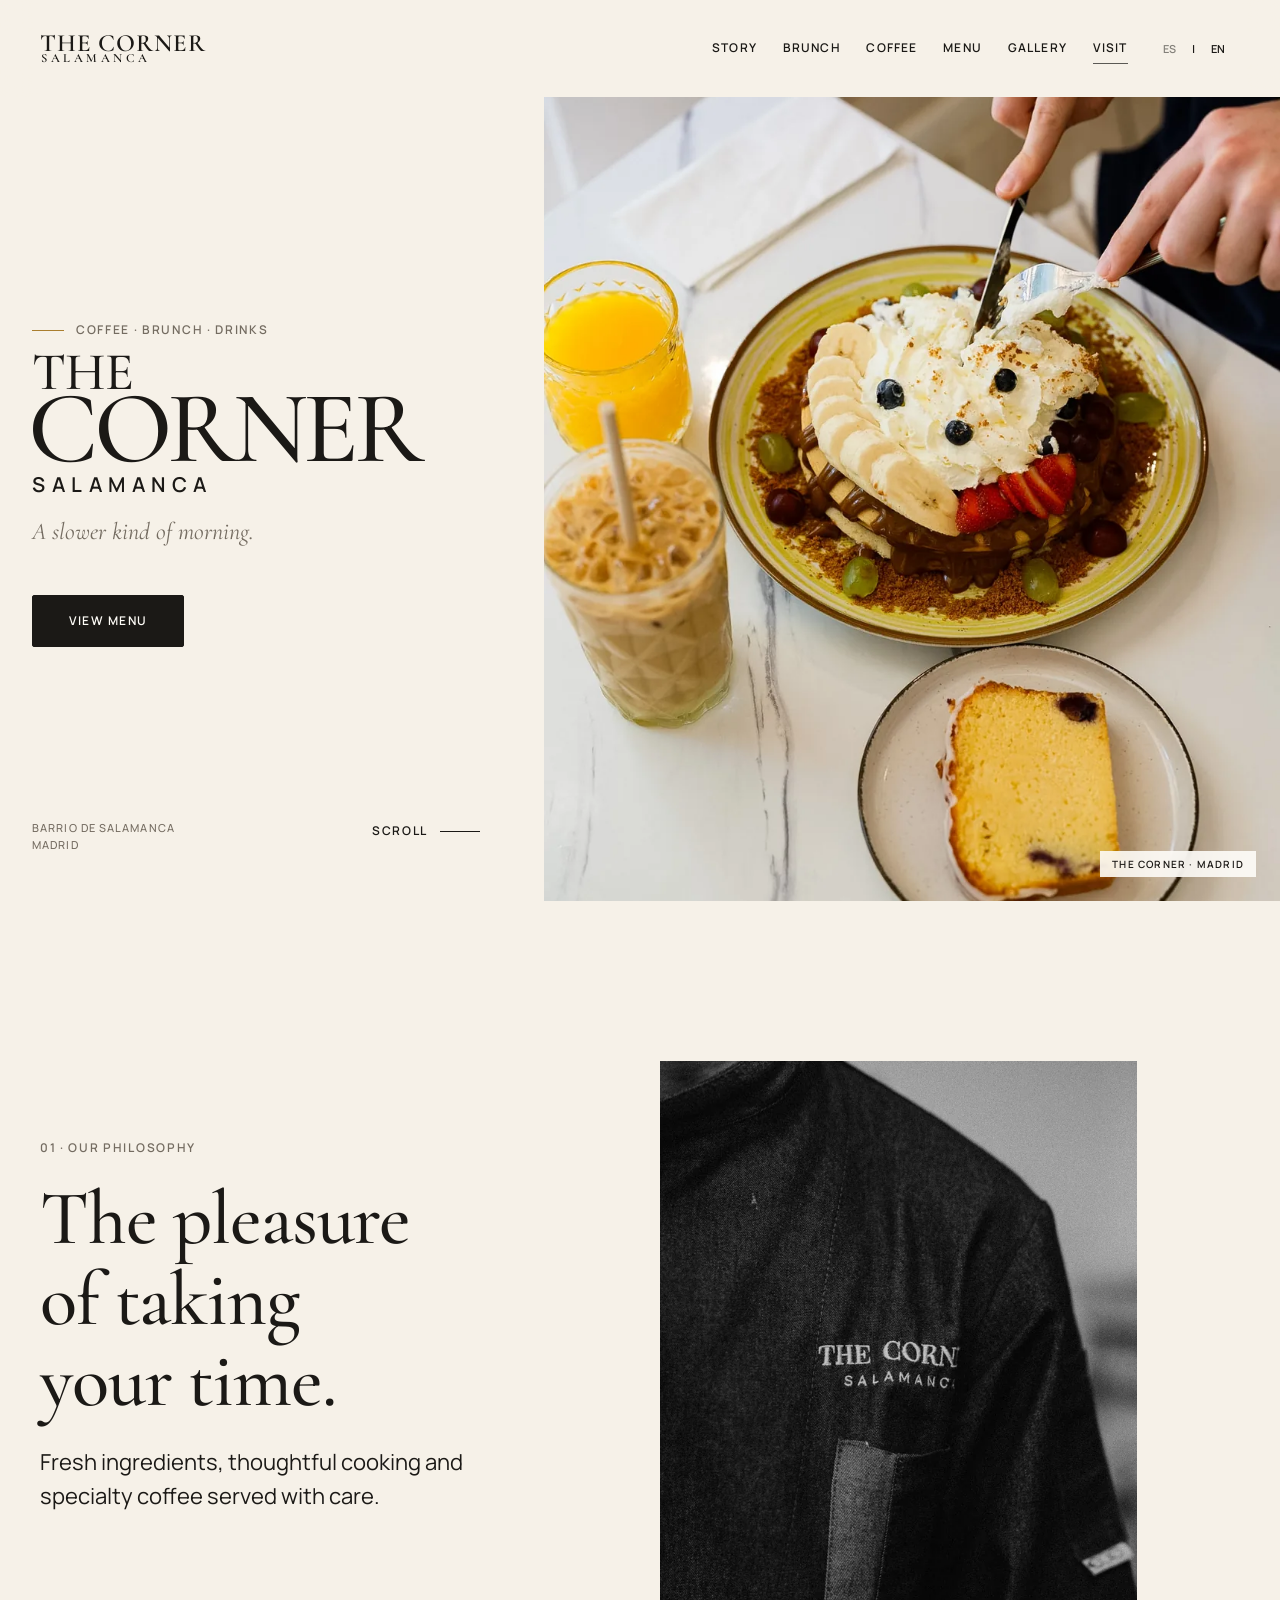
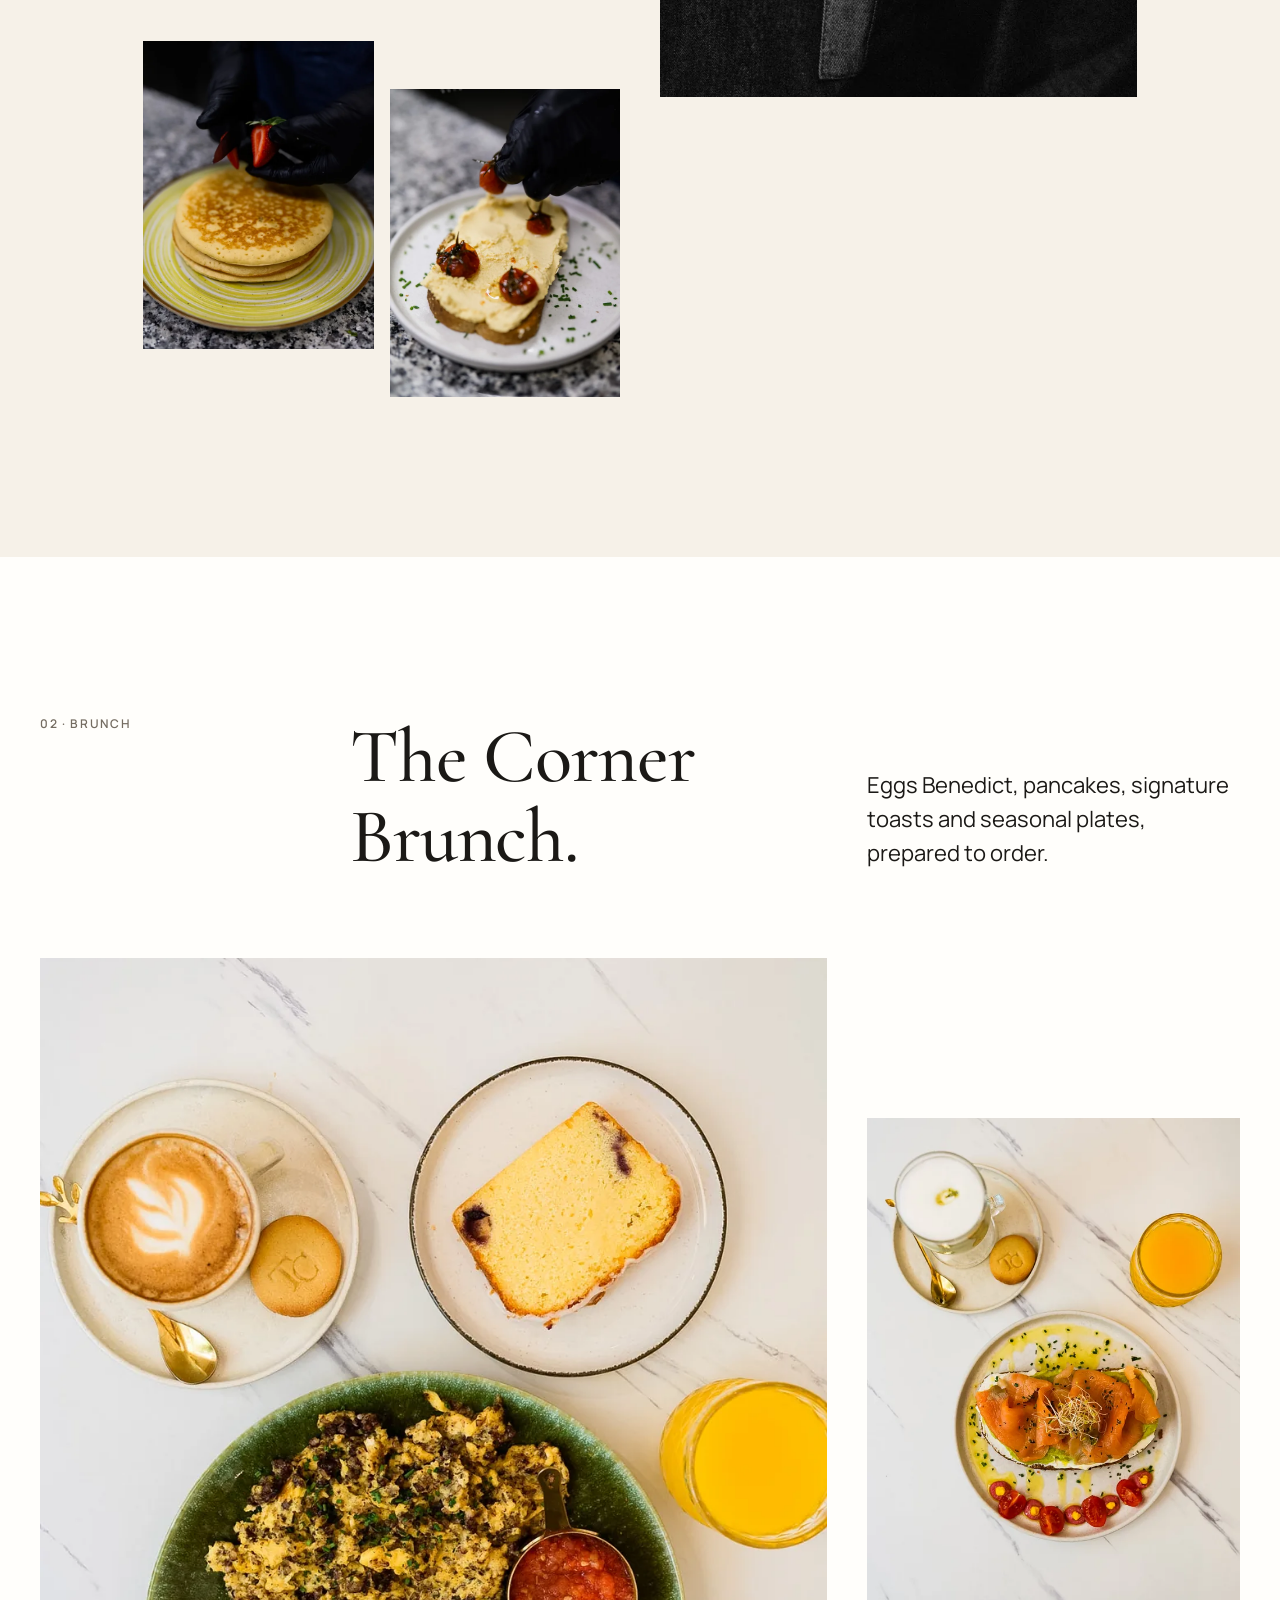
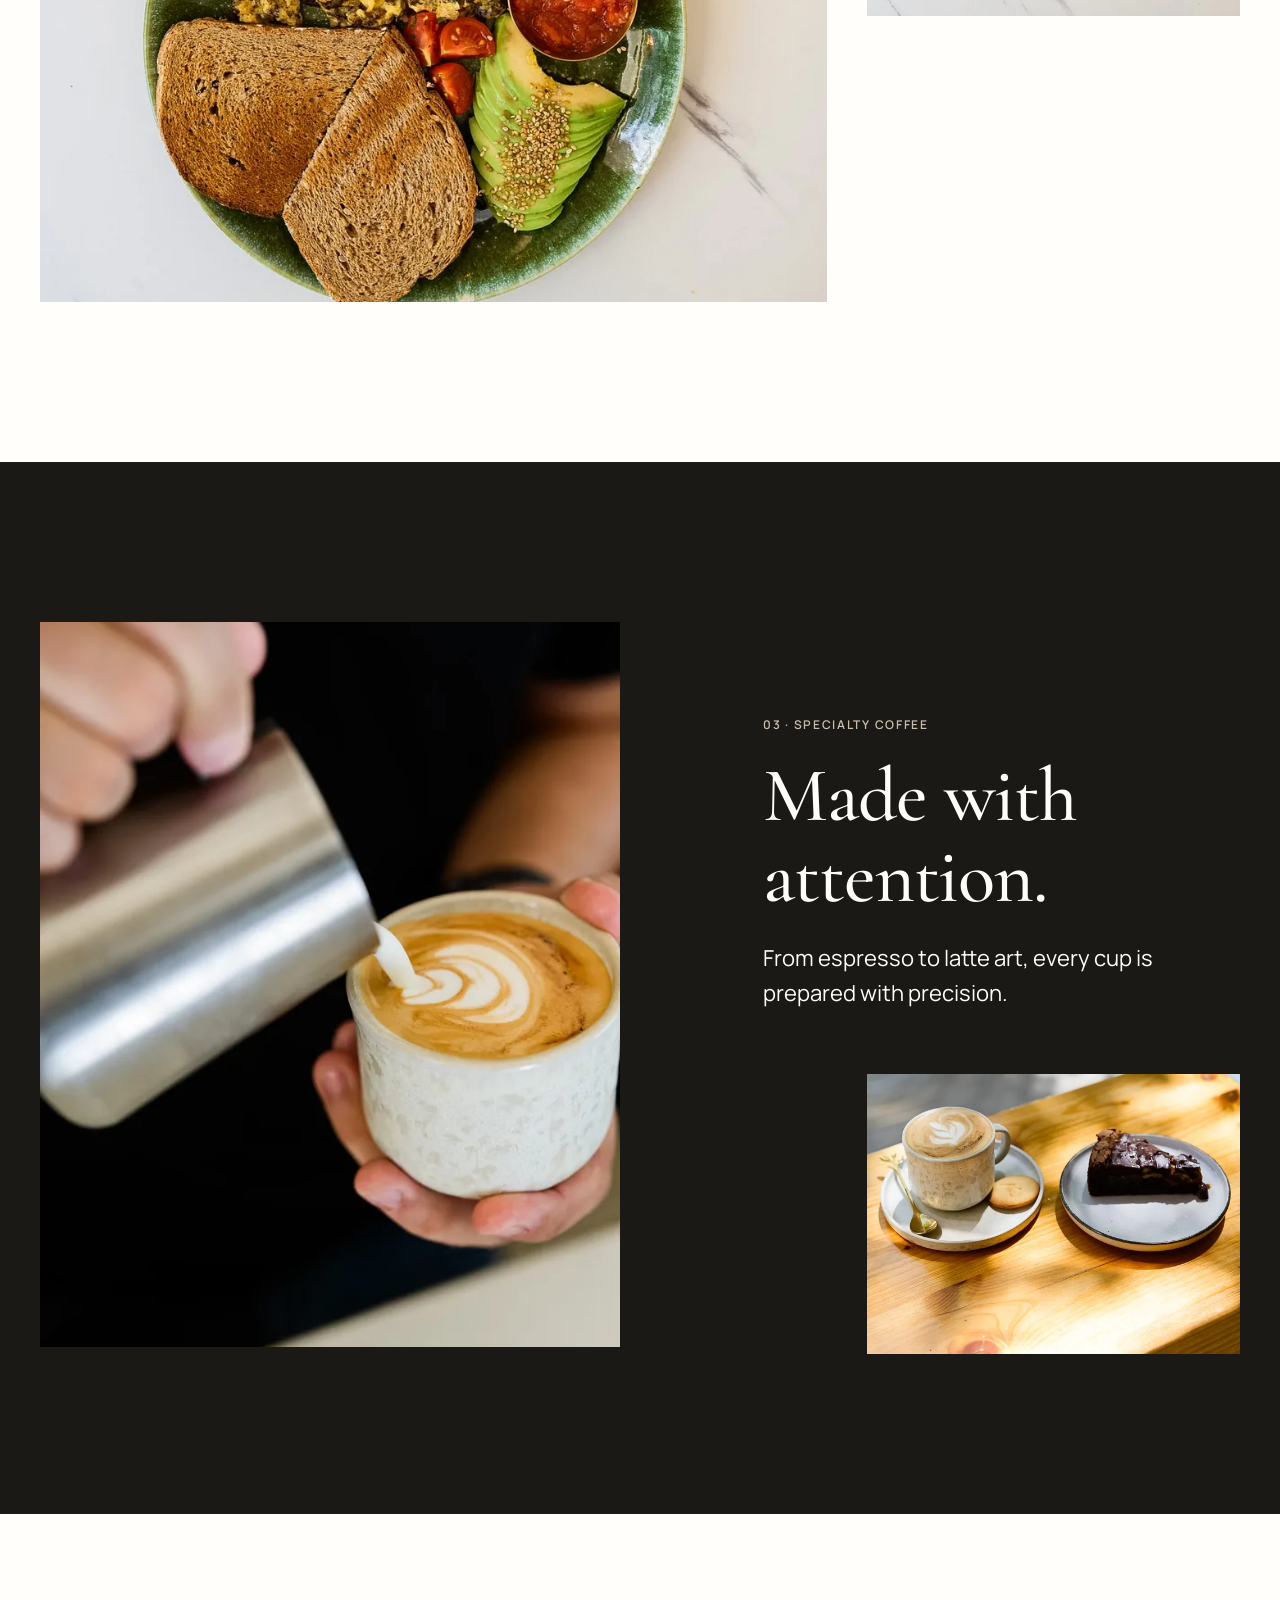
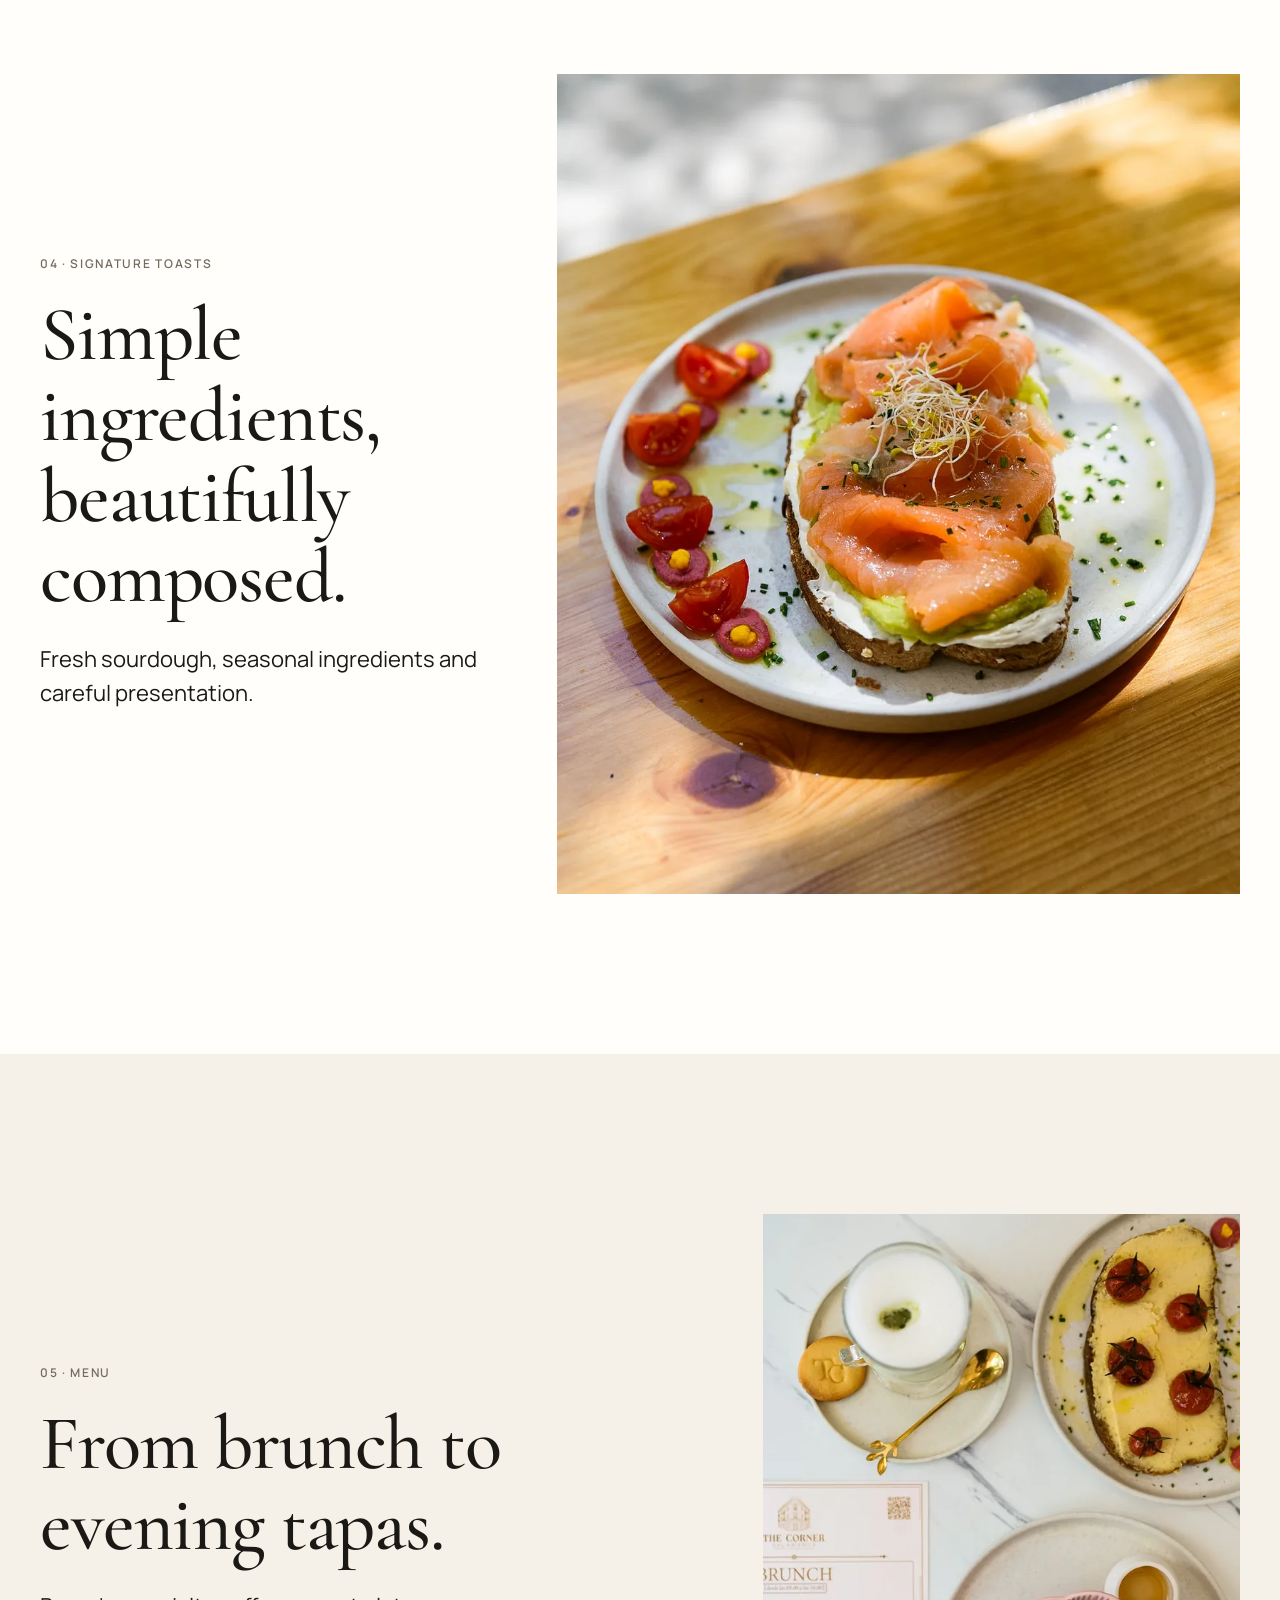
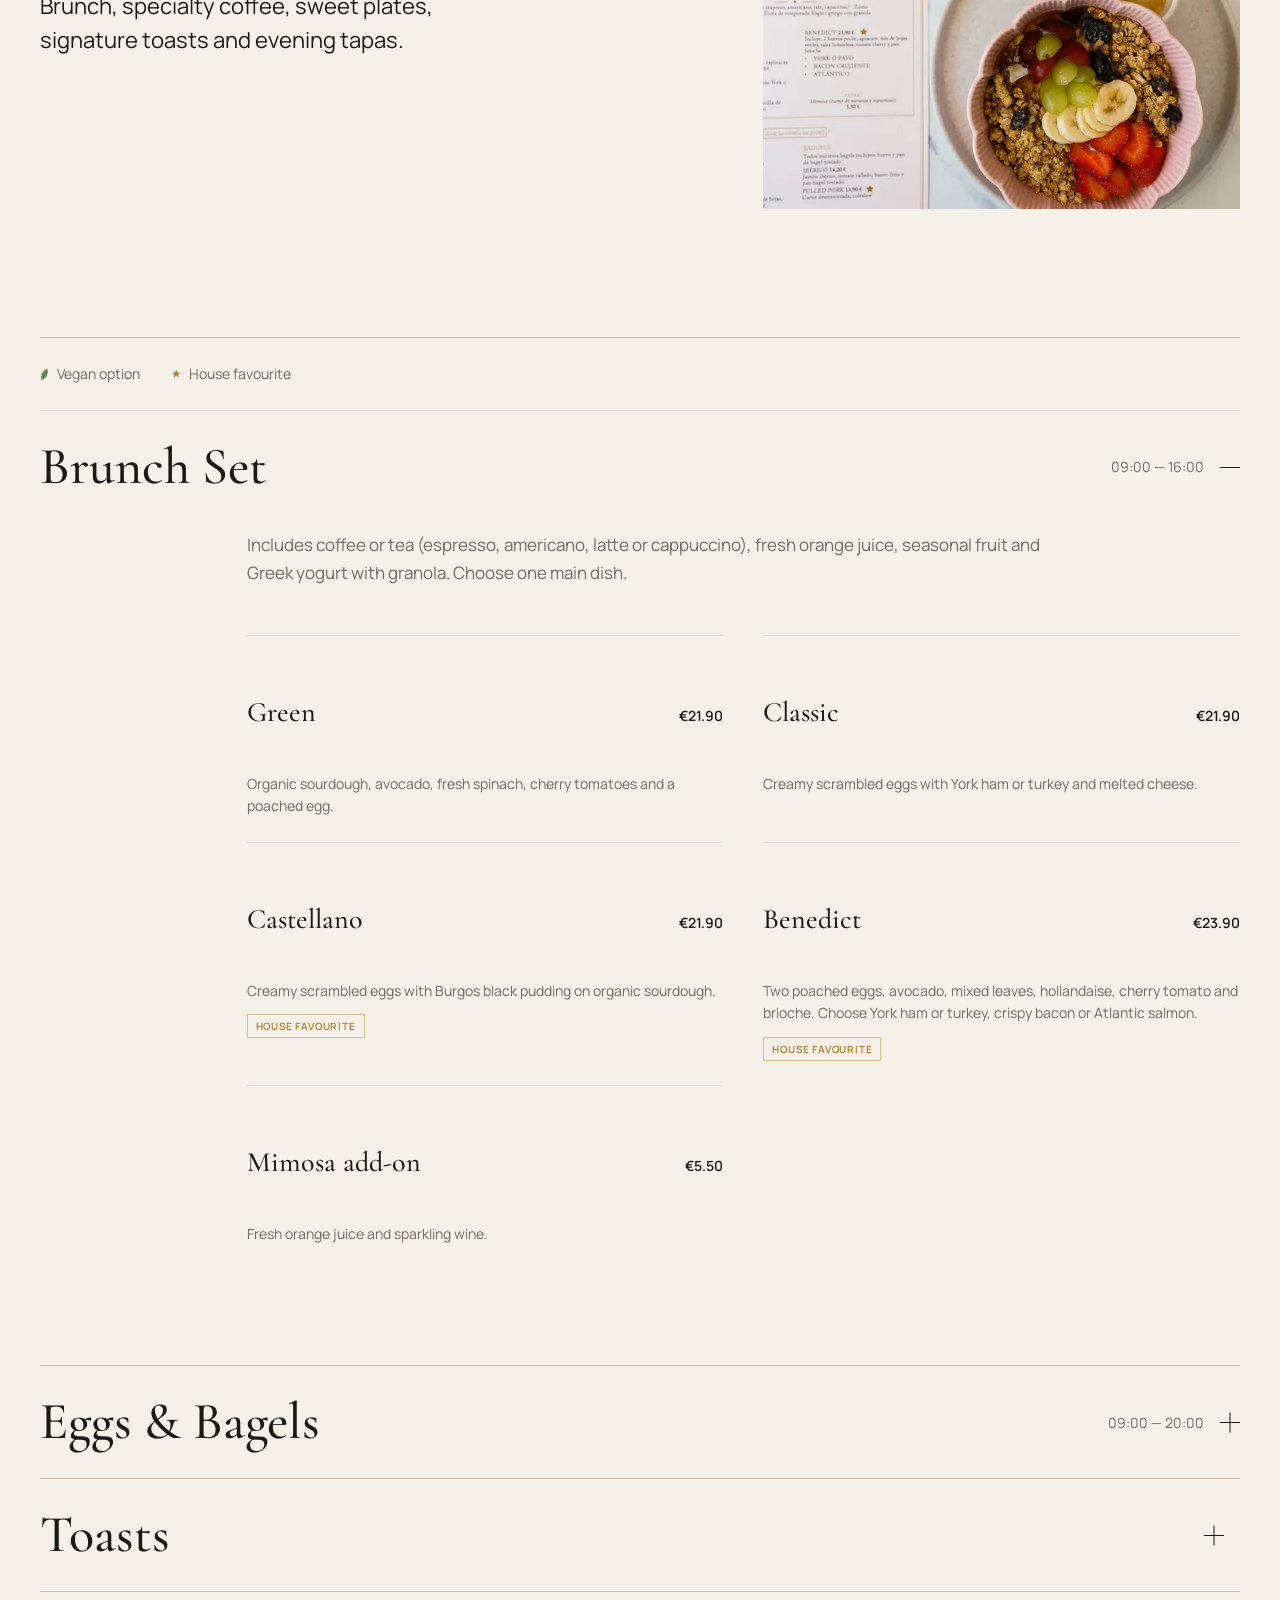
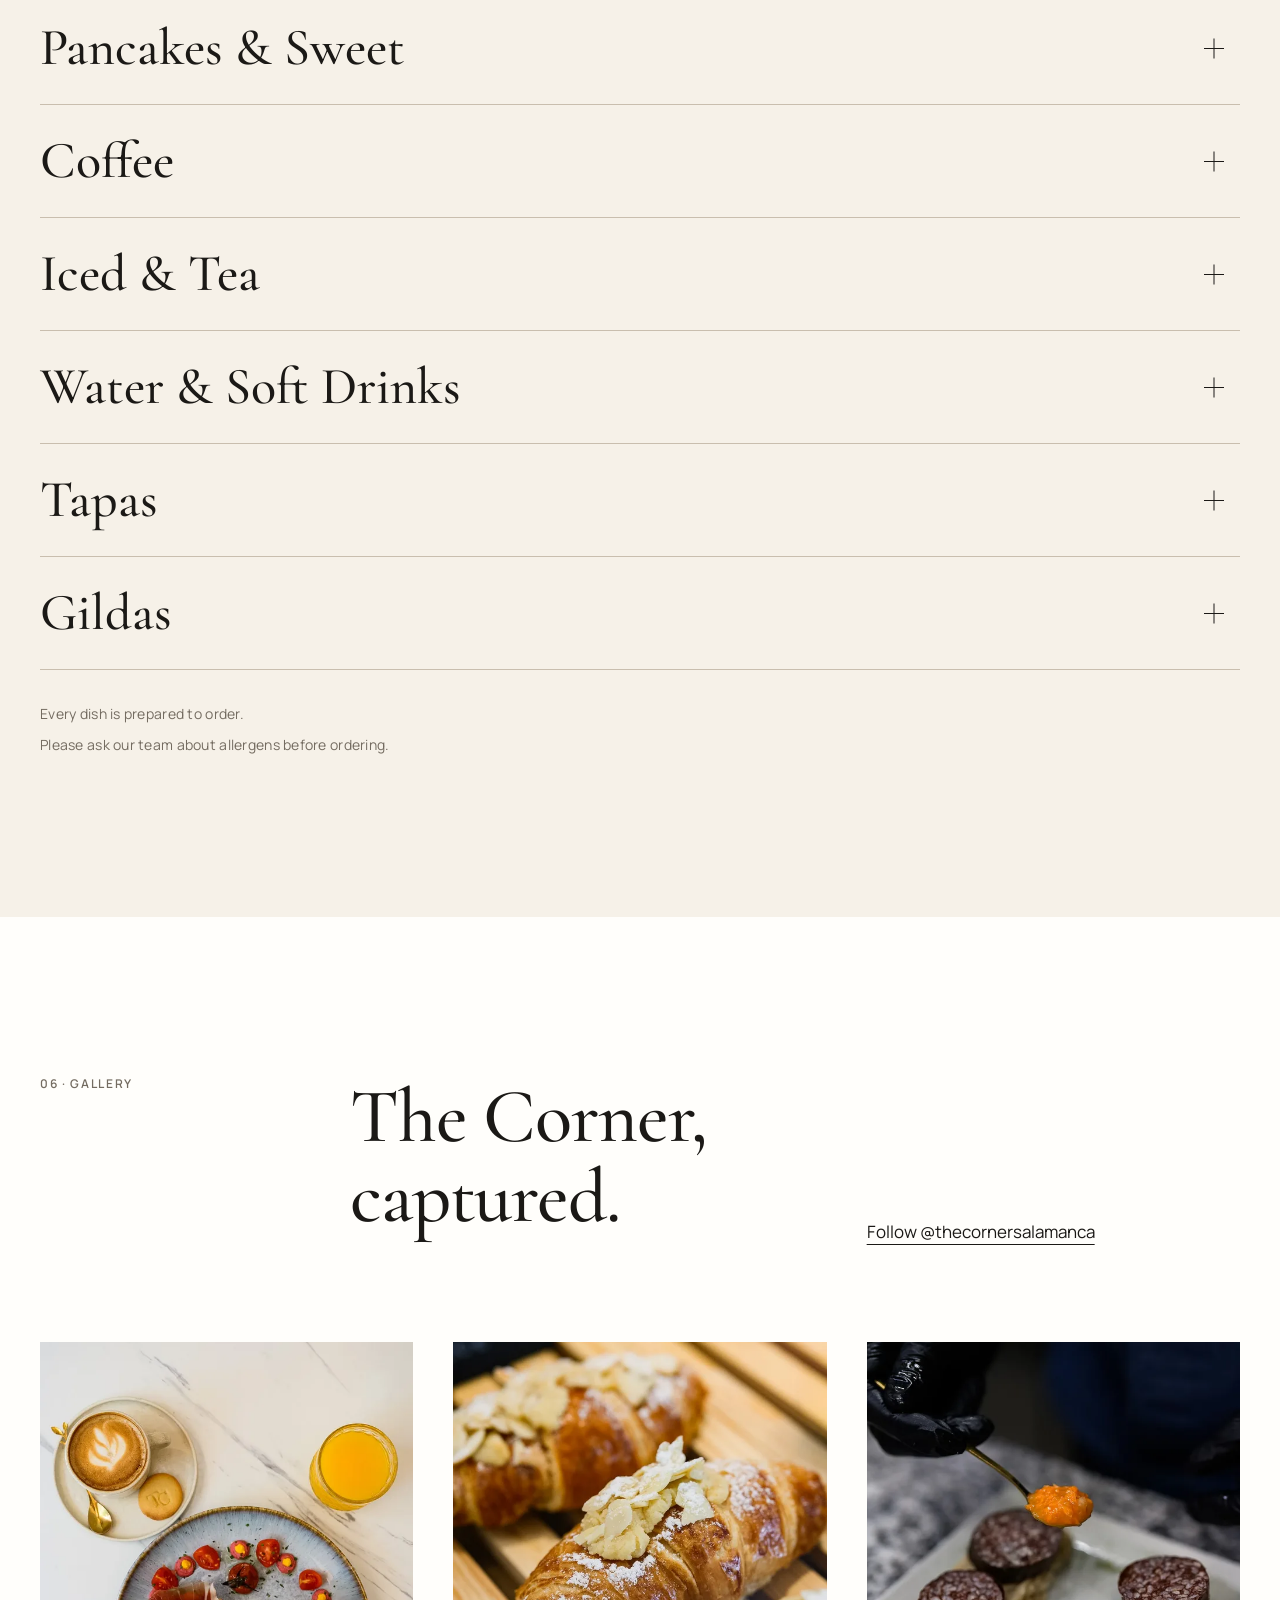
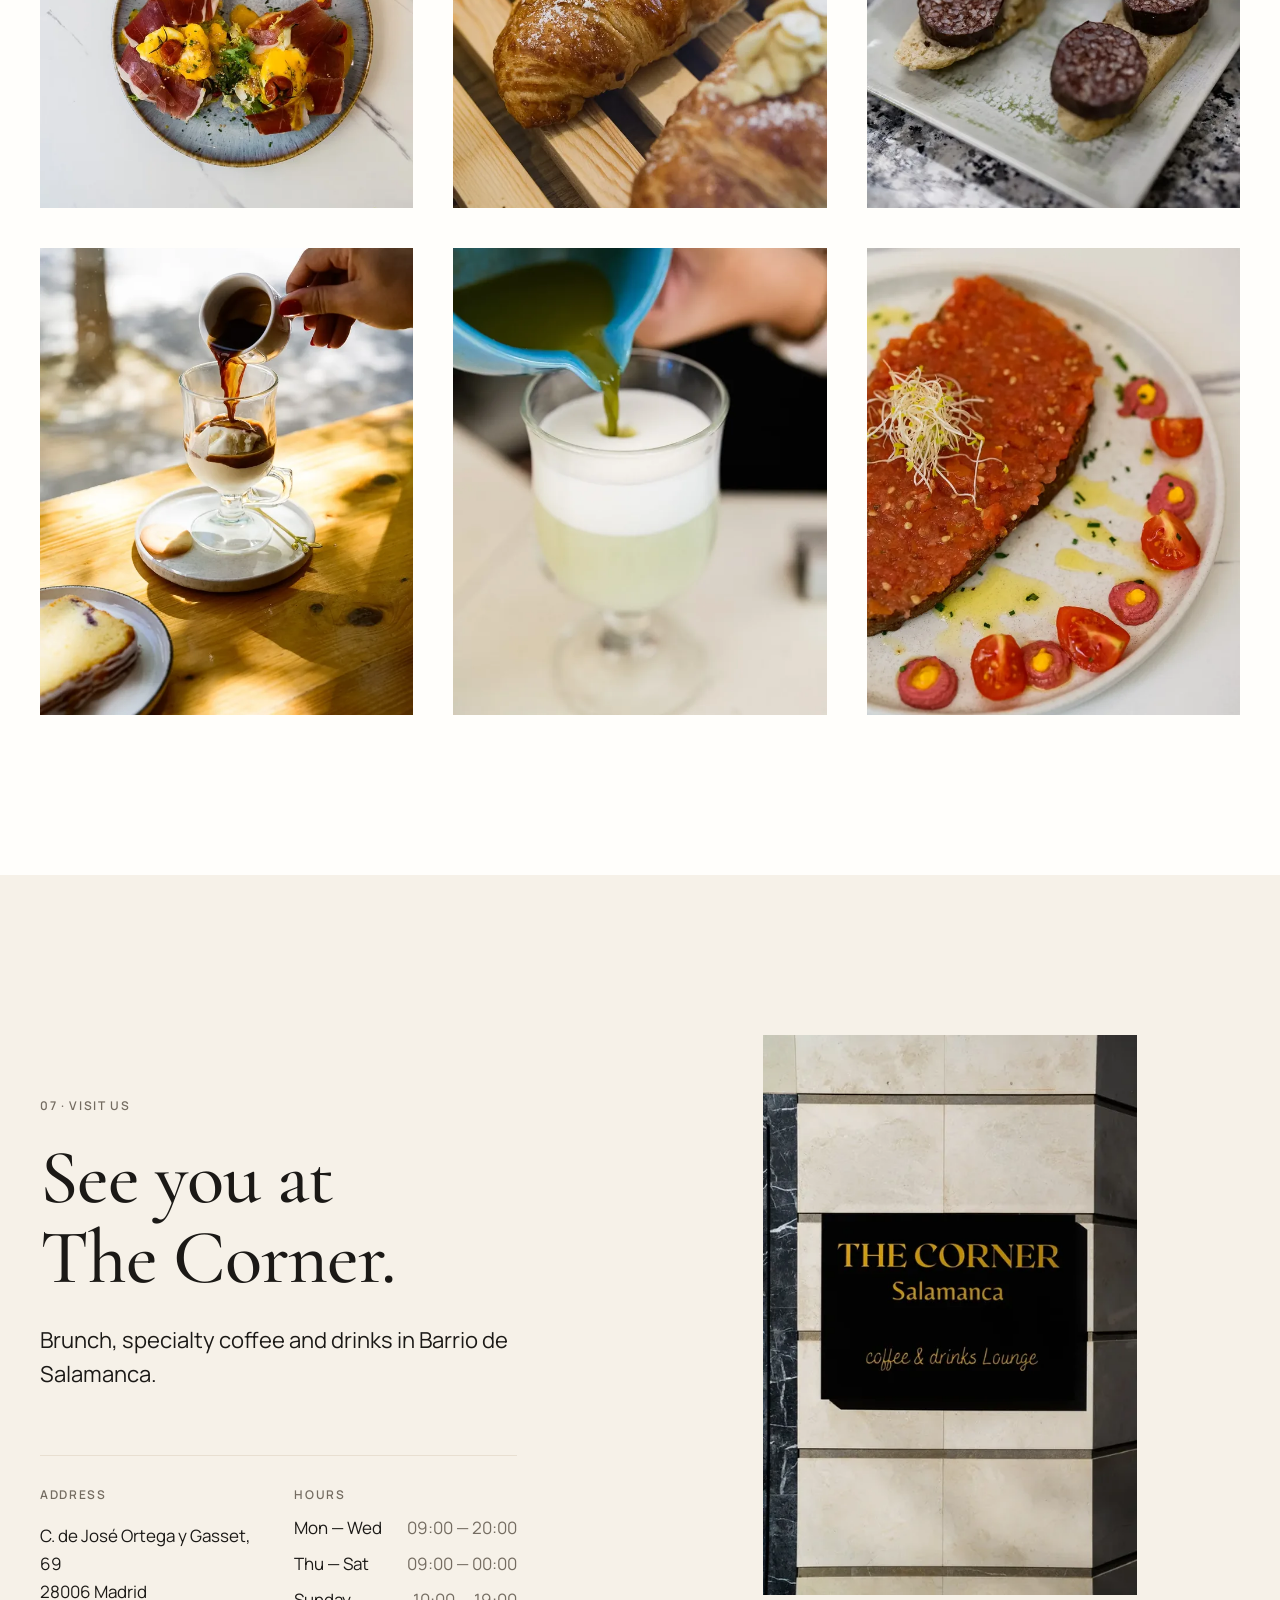
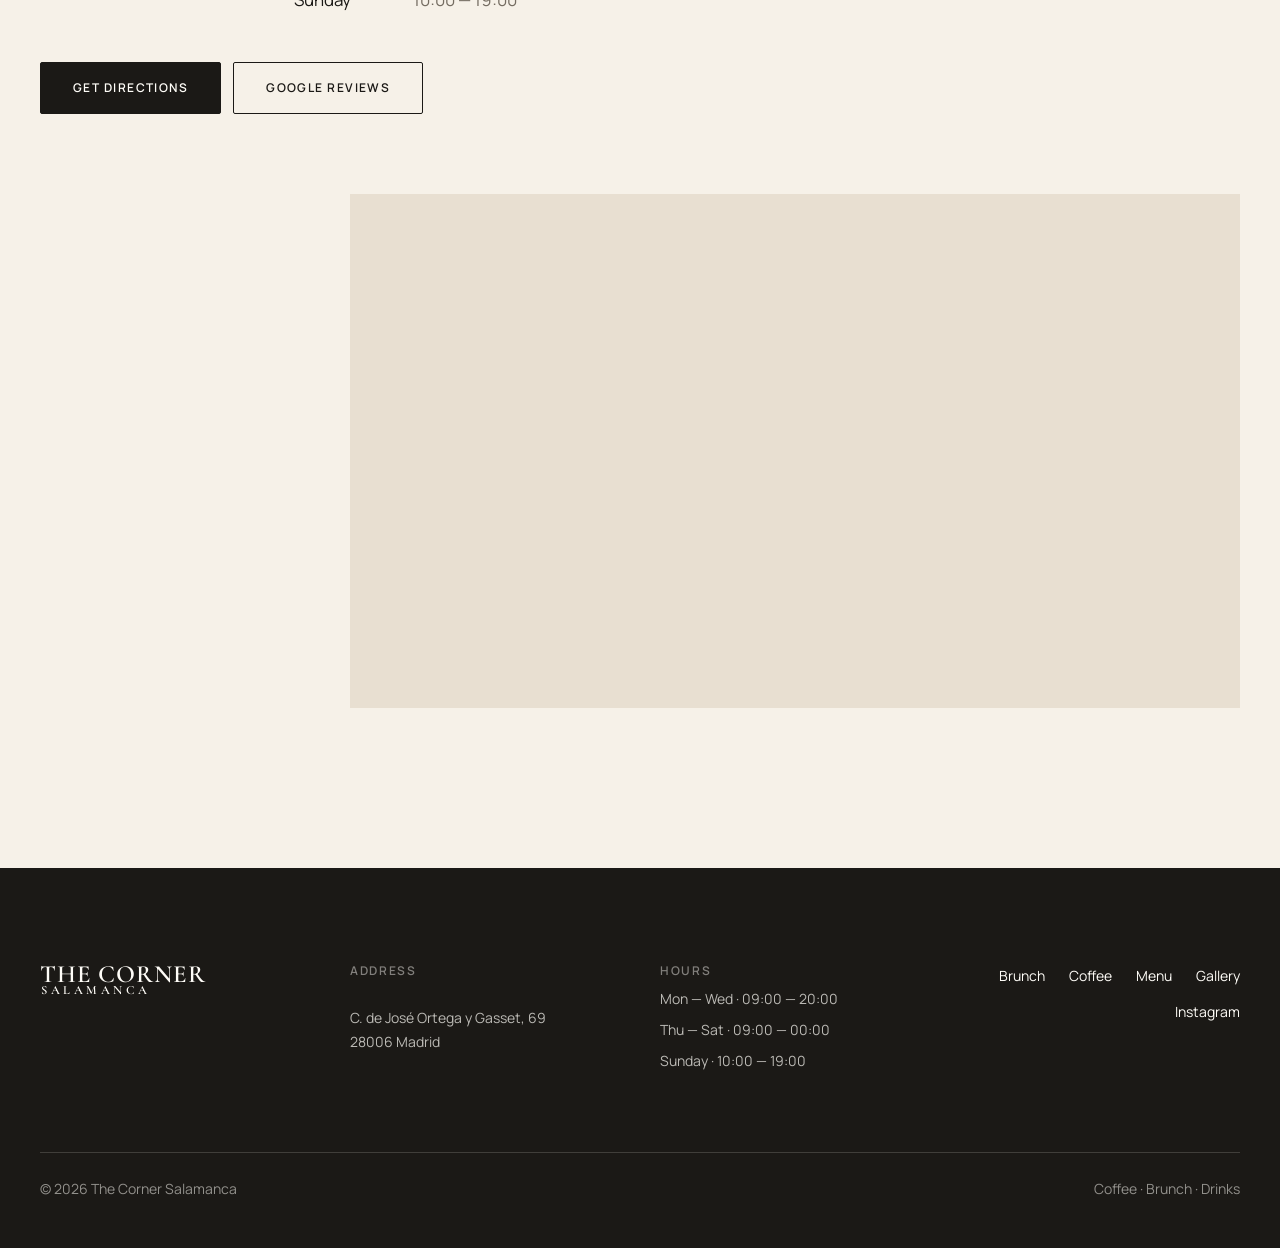
==== commit 2dfa2737: "Refine website copy" ====
--- a/index.html
+++ b/index.html
@@ -14,20 +14,20 @@
     <meta property="og:site_name" content="The Corner Salamanca">
     <meta property="og:title" content="The Corner Salamanca | Brunch &amp; Specialty Coffee in Madrid">
     <meta property="og:description" content="Premium brunch, specialty coffee and drinks in Barrio de Salamanca, Madrid.">
-    <meta property="og:url" content="https://joseantoniojimenezc3-code.github.io/TheCornerSalamanca/">
-    <meta property="og:image" content="https://joseantoniojimenezc3-code.github.io/TheCornerSalamanca/assets/images/social/the-corner-salamanca-og.jpg">
+    <meta property="og:url" content="https://thecornersalamanca.github.io/TheCornerSalamanca/">
+    <meta property="og:image" content="https://thecornersalamanca.github.io/TheCornerSalamanca/assets/images/social/the-corner-salamanca-og.jpg">
     <meta property="og:image:width" content="1200">
     <meta property="og:image:height" content="630">
     <meta property="og:image:alt" content="The Corner Salamanca — brunch and specialty coffee in Madrid.">
     <meta name="twitter:card" content="summary_large_image">
     <meta name="twitter:title" content="The Corner Salamanca | Brunch &amp; Specialty Coffee in Madrid">
     <meta name="twitter:description" content="Premium brunch, specialty coffee and drinks in Barrio de Salamanca, Madrid.">
-    <meta name="twitter:image" content="https://joseantoniojimenezc3-code.github.io/TheCornerSalamanca/assets/images/social/the-corner-salamanca-og.jpg">
+    <meta name="twitter:image" content="https://thecornersalamanca.github.io/TheCornerSalamanca/assets/images/social/the-corner-salamanca-og.jpg">
     <meta name="twitter:image:alt" content="The Corner Salamanca — brunch and specialty coffee in Madrid.">
 
     <title>The Corner Salamanca | Brunch &amp; Specialty Coffee in Madrid</title>
 
-    <link rel="canonical" href="https://joseantoniojimenezc3-code.github.io/TheCornerSalamanca/">
+    <link rel="canonical" href="https://thecornersalamanca.github.io/TheCornerSalamanca/">
 
     <link rel="icon" href="assets/icons/favicon.svg" type="image/svg+xml">
     <link rel="icon" href="assets/icons/favicon.ico" sizes="any">
@@ -60,8 +60,8 @@
         "@context": "https://schema.org",
         "@type": ["CafeOrCoffeeShop", "Restaurant"],
         "name": "The Corner Salamanca",
-        "url": "https://joseantoniojimenezc3-code.github.io/TheCornerSalamanca/",
-        "image": "https://joseantoniojimenezc3-code.github.io/TheCornerSalamanca/assets/images/social/the-corner-salamanca-og.jpg",
+        "url": "https://thecornersalamanca.github.io/TheCornerSalamanca/",
+        "image": "https://thecornersalamanca.github.io/TheCornerSalamanca/assets/images/social/the-corner-salamanca-og.jpg",
         "description": "Premium brunch, specialty coffee and drinks in Barrio de Salamanca, Madrid.",
         "priceRange": "€€",
         "servesCuisine": ["Brunch", "Specialty coffee", "Tapas"],
@@ -240,7 +240,7 @@
           <div class="philosophy__copy" data-reveal>
             <p class="eyebrow" data-i18n="philosophy.eyebrow">01 · Our Philosophy</p>
             <h2 id="philosophy-title" data-i18n="philosophy.title">The pleasure of taking your time.</h2>
-            <p class="lead" data-i18n="philosophy.lead">Fresh ingredients, thoughtful plates and coffee made with care. A calm corner of Madrid, designed for slow mornings and long conversations.</p>
+            <p class="lead" data-i18n="philosophy.lead">Fresh ingredients, thoughtful cooking and specialty coffee served with care.</p>
           </div>
 
           <figure class="media-frame philosophy__brand" data-reveal="editorial">
@@ -289,8 +289,8 @@
         <div class="container container--wide">
           <div class="chapter-heading chapter-heading--split" data-reveal>
             <p class="eyebrow" data-i18n="brunch.eyebrow">02 · Brunch</p>
-            <h2 id="brunch-title" data-i18n-html="brunch.title">Mornings,<br>considered.</h2>
-            <p class="lead" data-i18n="brunch.lead">Fresh ingredients, generous textures and plates composed to be enjoyed slowly.</p>
+            <h2 id="brunch-title" data-i18n-html="brunch.title">The Corner<br>Brunch.</h2>
+            <p class="lead" data-i18n="brunch.lead">Eggs Benedict, pancakes, signature toasts and seasonal plates, prepared to order.</p>
           </div>
 
           <div class="brunch__images">
@@ -340,7 +340,7 @@
           <div class="coffee__copy" data-reveal>
             <p class="eyebrow" data-i18n="coffee.eyebrow">03 · Specialty Coffee</p>
             <h2 id="coffee-title" data-i18n="coffee.title">Made with attention.</h2>
-            <p class="lead" data-i18n="coffee.lead">From the first pour to the final detail, every cup is treated as a small ritual.</p>
+            <p class="lead" data-i18n="coffee.lead">From espresso to latte art, every cup is prepared with precision.</p>
           </div>
 
           <figure class="media-frame coffee__secondary" data-reveal>
@@ -364,7 +364,7 @@
           <div class="toasts__copy" data-reveal>
             <p class="eyebrow" data-i18n="toasts.eyebrow">04 · Signature Toasts</p>
             <h2 id="toasts-title" data-i18n="toasts.title">Simple ingredients, beautifully composed.</h2>
-            <p class="lead" data-i18n="toasts.lead">Familiar flavors, finished with precision.</p>
+            <p class="lead" data-i18n="toasts.lead">Fresh sourdough, seasonal ingredients and careful presentation.</p>
           </div>
 
           <figure class="media-frame toasts__image" data-reveal="editorial">
@@ -387,8 +387,8 @@
           <div class="menu-section__intro">
             <div class="menu-section__copy" data-reveal>
               <p class="eyebrow" data-i18n="menuSection.eyebrow">05 · Menu</p>
-              <h2 id="menu-title" data-i18n-html="menuSection.title">Made for slow<br>mornings and long tables.</h2>
-              <p class="lead" data-i18n="menuSection.lead">Brunch, coffee, sweet plates and evening tapas — prepared to order and served without hurry.</p>
+              <h2 id="menu-title" data-i18n-html="menuSection.title">From brunch to<br>evening tapas.</h2>
+              <p class="lead" data-i18n="menuSection.lead">Brunch, specialty coffee, sweet plates, signature toasts and evening tapas.</p>
             </div>
 
             <figure class="media-frame menu-section__image" data-reveal="editorial">
@@ -419,9 +419,8 @@
         <div class="container container--wide">
           <div class="chapter-heading chapter-heading--split gallery__heading" data-reveal>
             <p class="eyebrow" data-i18n="gallery.eyebrow">06 · Gallery</p>
-            <h2 id="gallery-title" data-i18n-html="gallery.title">A few moments<br>from The Corner.</h2>
+            <h2 id="gallery-title" data-i18n-html="gallery.title">The Corner,<br>captured.</h2>
             <div class="gallery__intro">
-              <p class="lead" data-i18n="gallery.lead">Coffee poured slowly, plates finished by hand and the small details that make a morning feel unhurried.</p>
               <a class="text-link" href="https://www.instagram.com/thecornersalamanca/" target="_blank" rel="noopener noreferrer" data-i18n="gallery.instagram">Follow @thecornersalamanca</a>
             </div>
           </div>
@@ -532,8 +531,8 @@
         <div class="container container--wide visit__grid">
           <div class="visit__copy" data-reveal>
             <p class="eyebrow" data-i18n="visit.eyebrow">07 · Visit Us</p>
-            <h2 id="visit-title" data-i18n-html="visit.title">Your corner<br>in Madrid.</h2>
-            <p class="lead" data-i18n="visit.lead">Brunch, specialty coffee and drinks in the heart of Barrio de Salamanca.</p>
+            <h2 id="visit-title" data-i18n-html="visit.title">See you at<br>The Corner.</h2>
+            <p class="lead" data-i18n="visit.lead">Brunch, specialty coffee and drinks in Barrio de Salamanca.</p>
 
             <div class="visit__details">
               <div class="visit__detail">
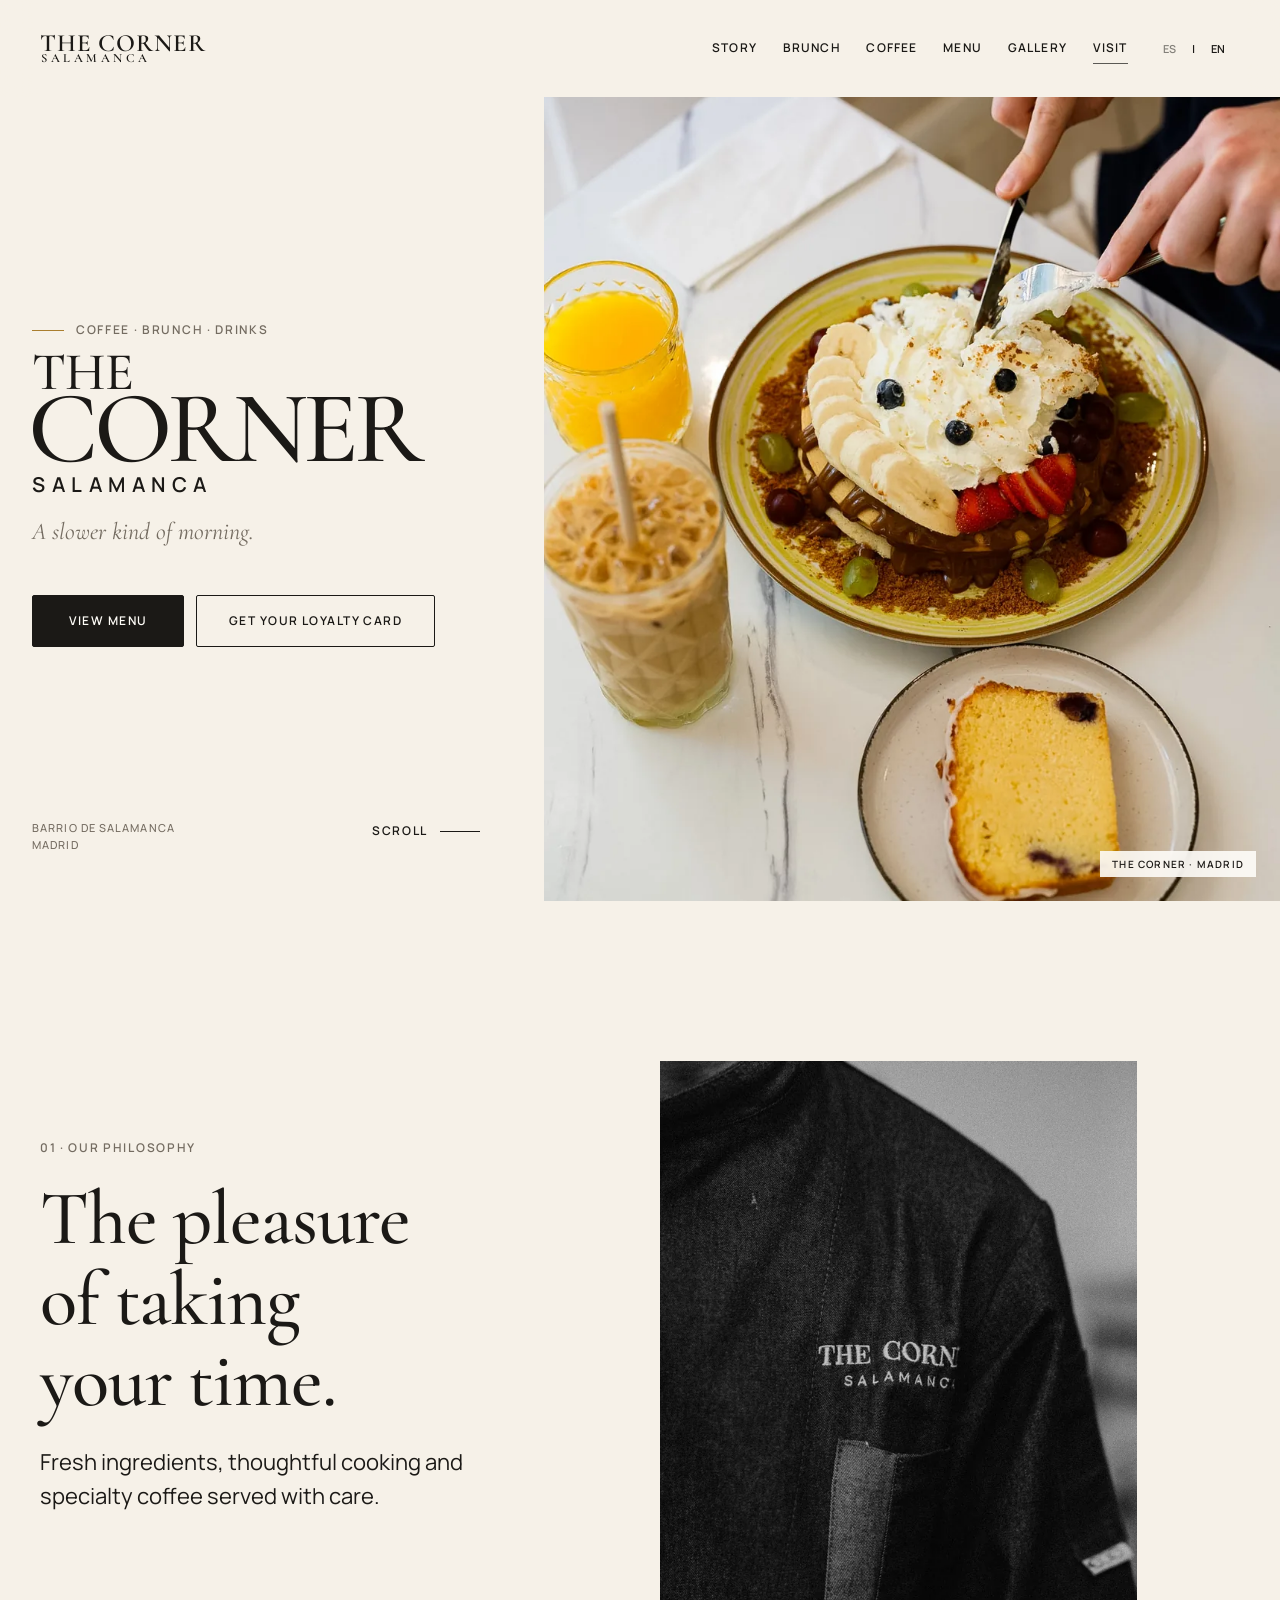
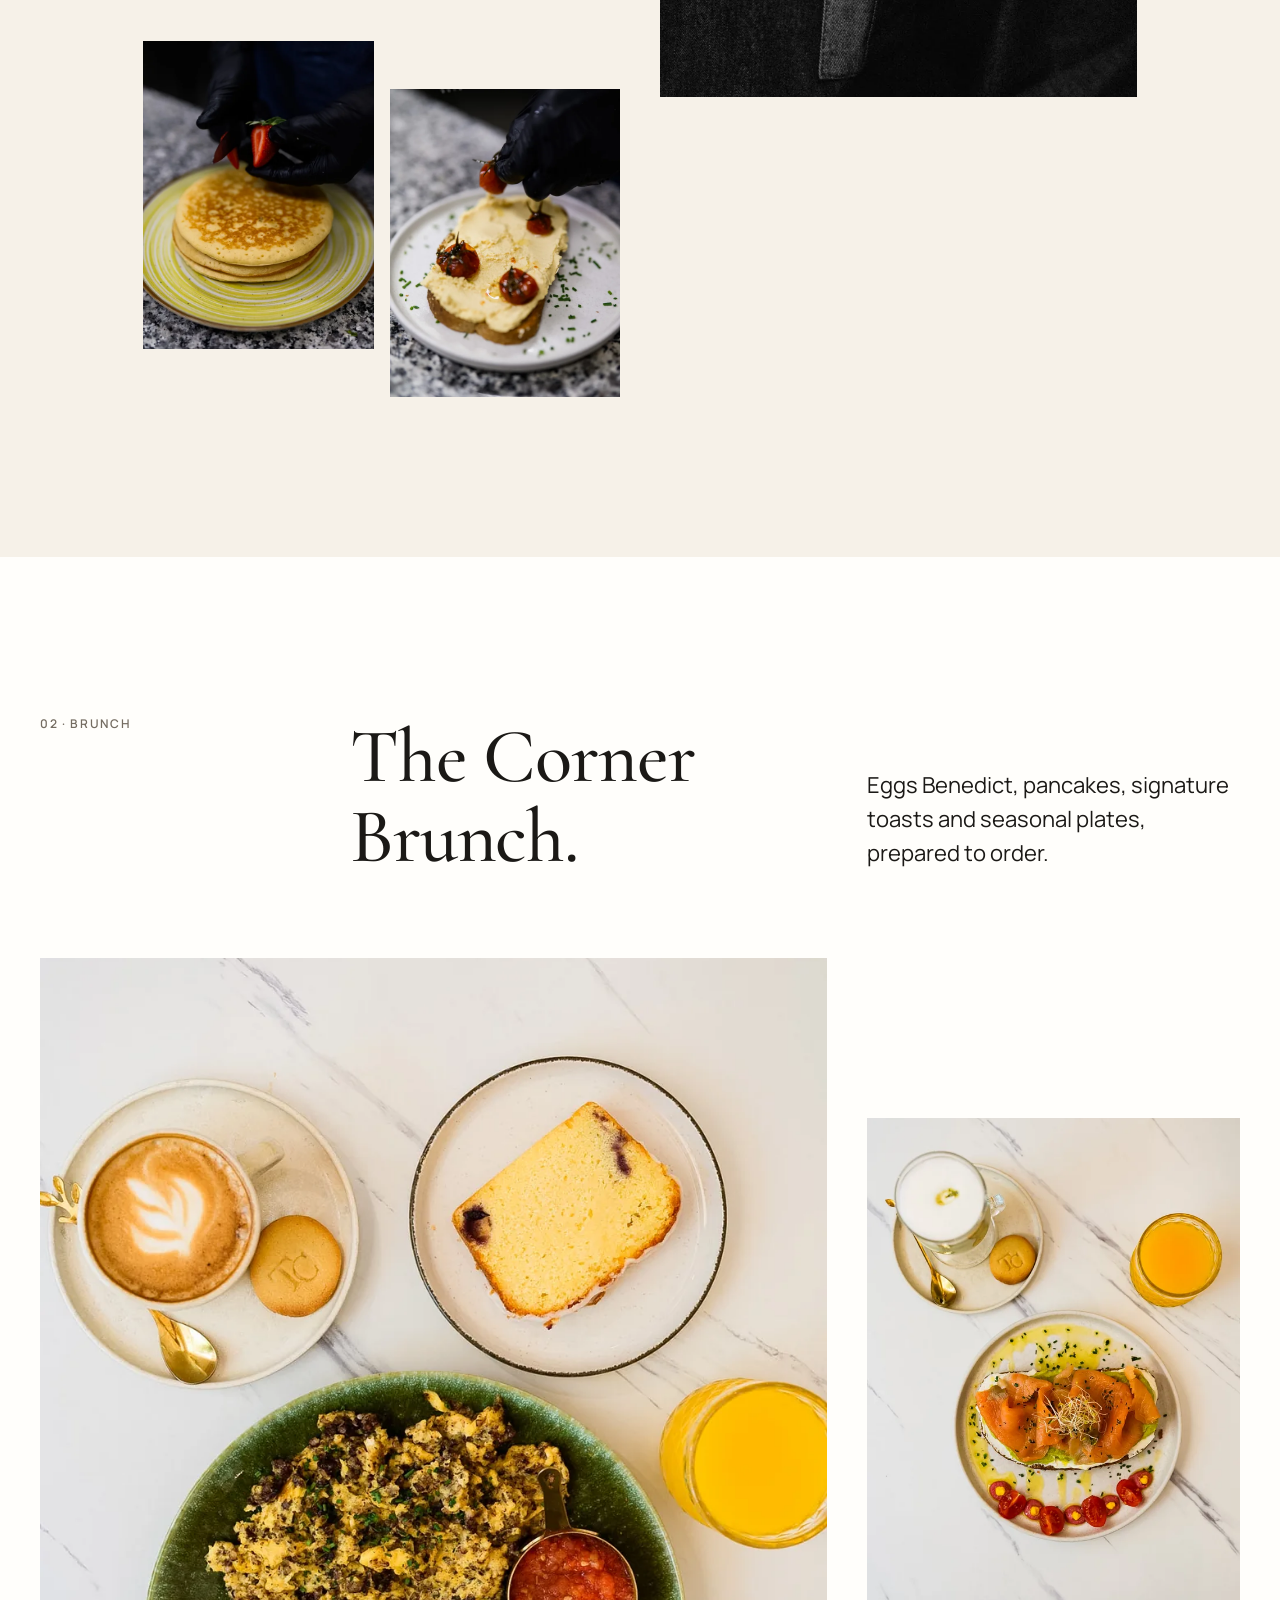
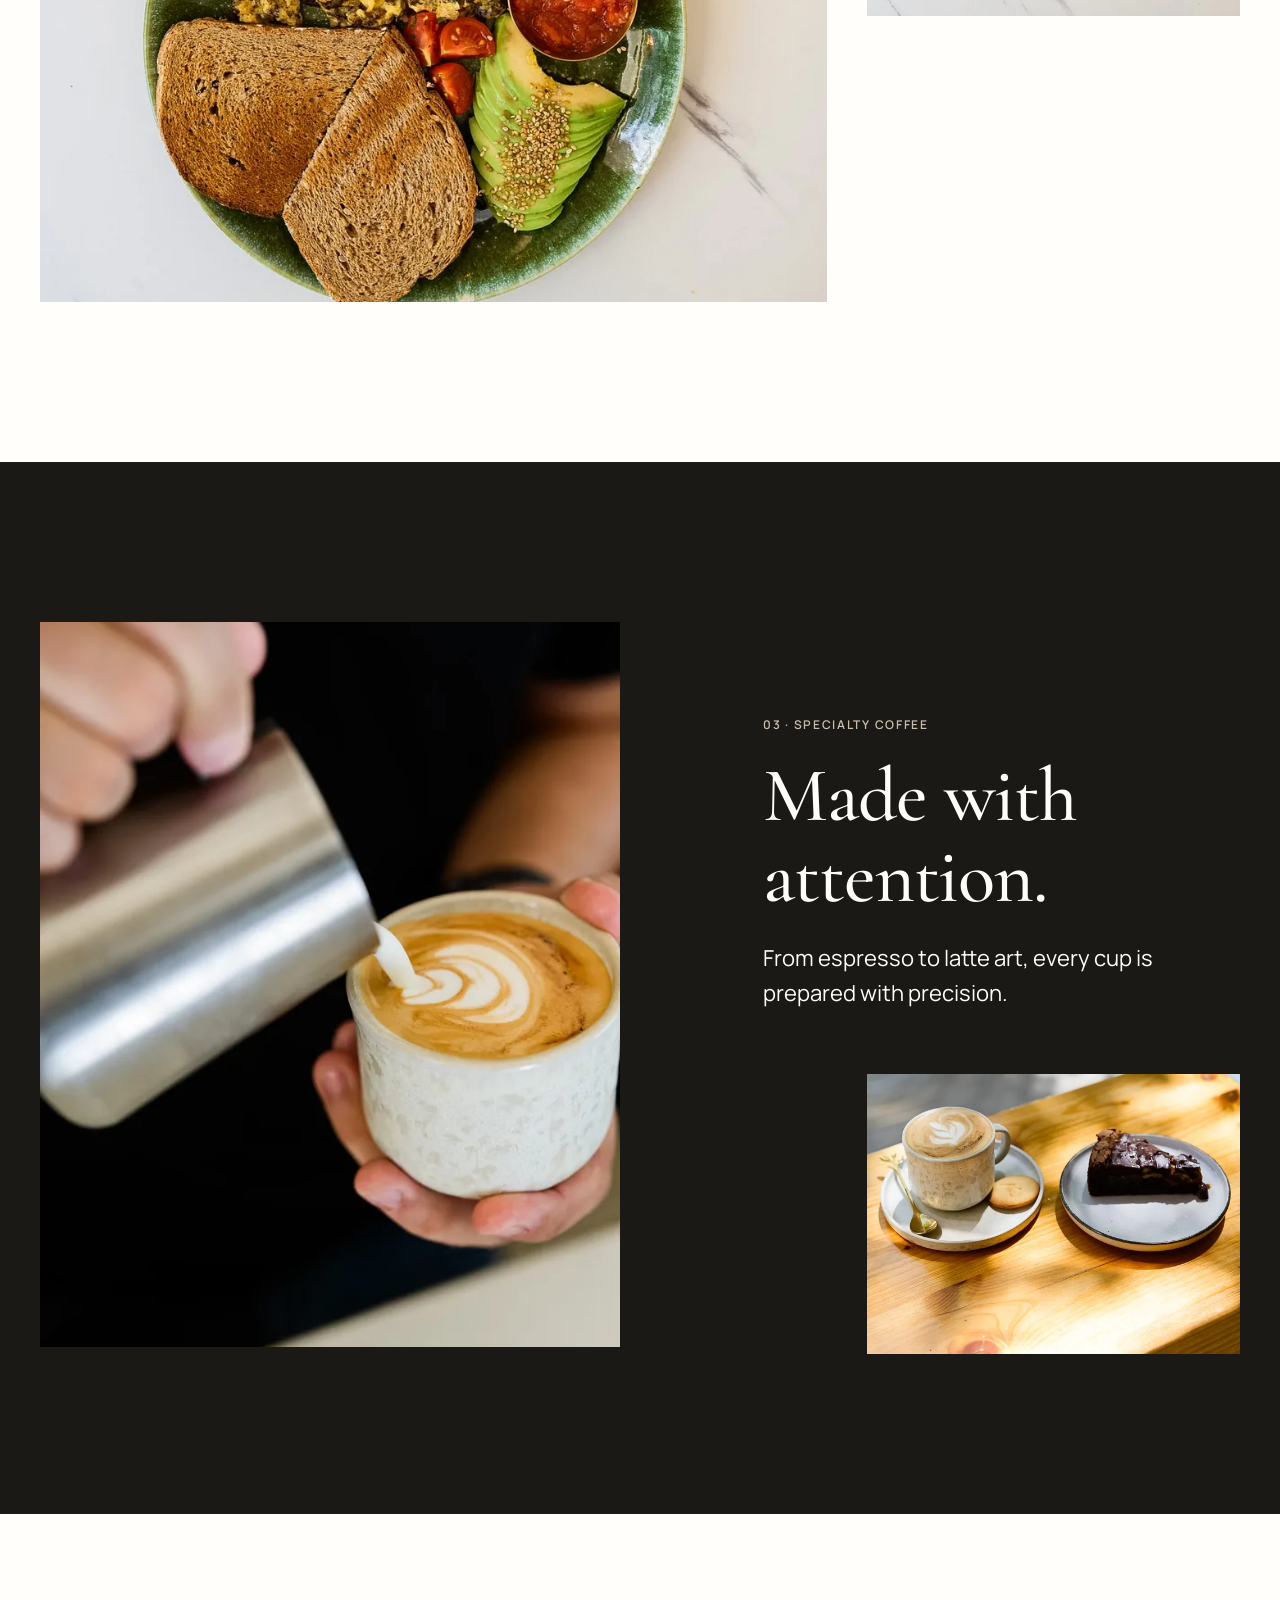
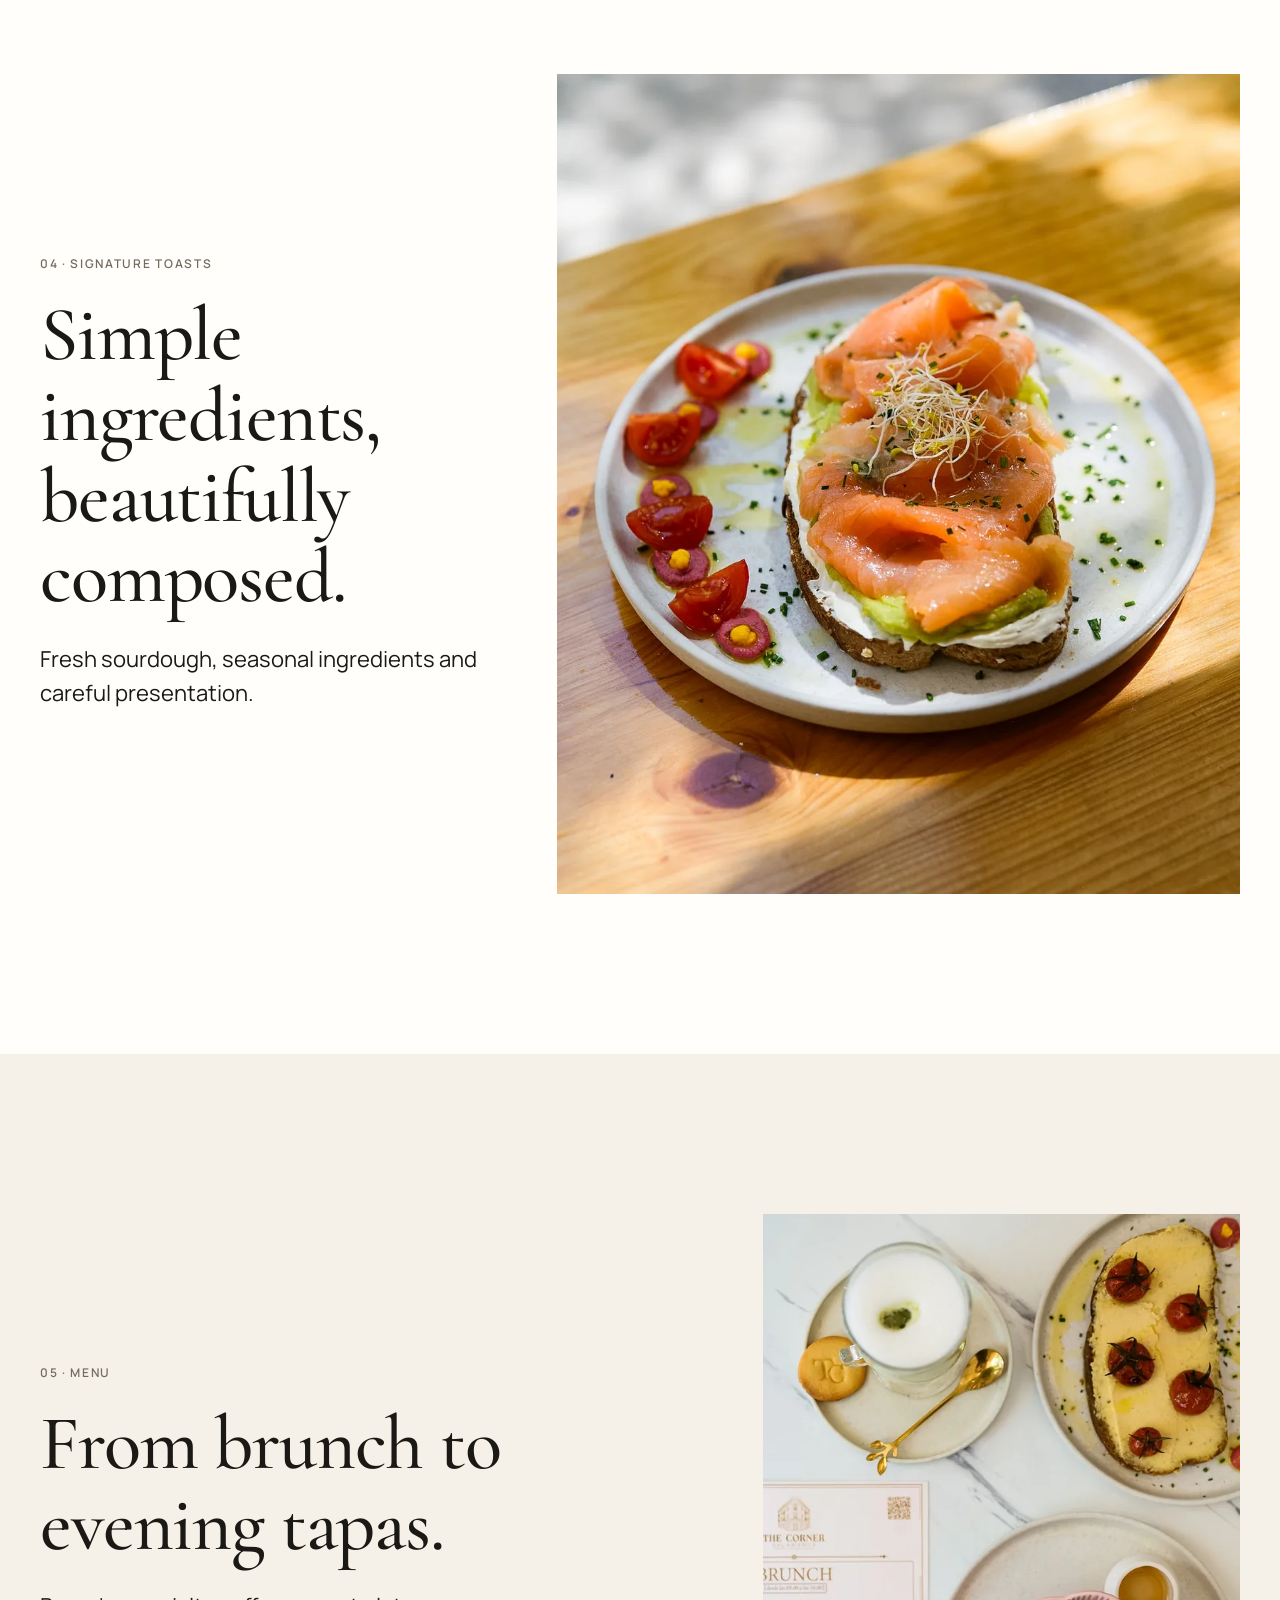
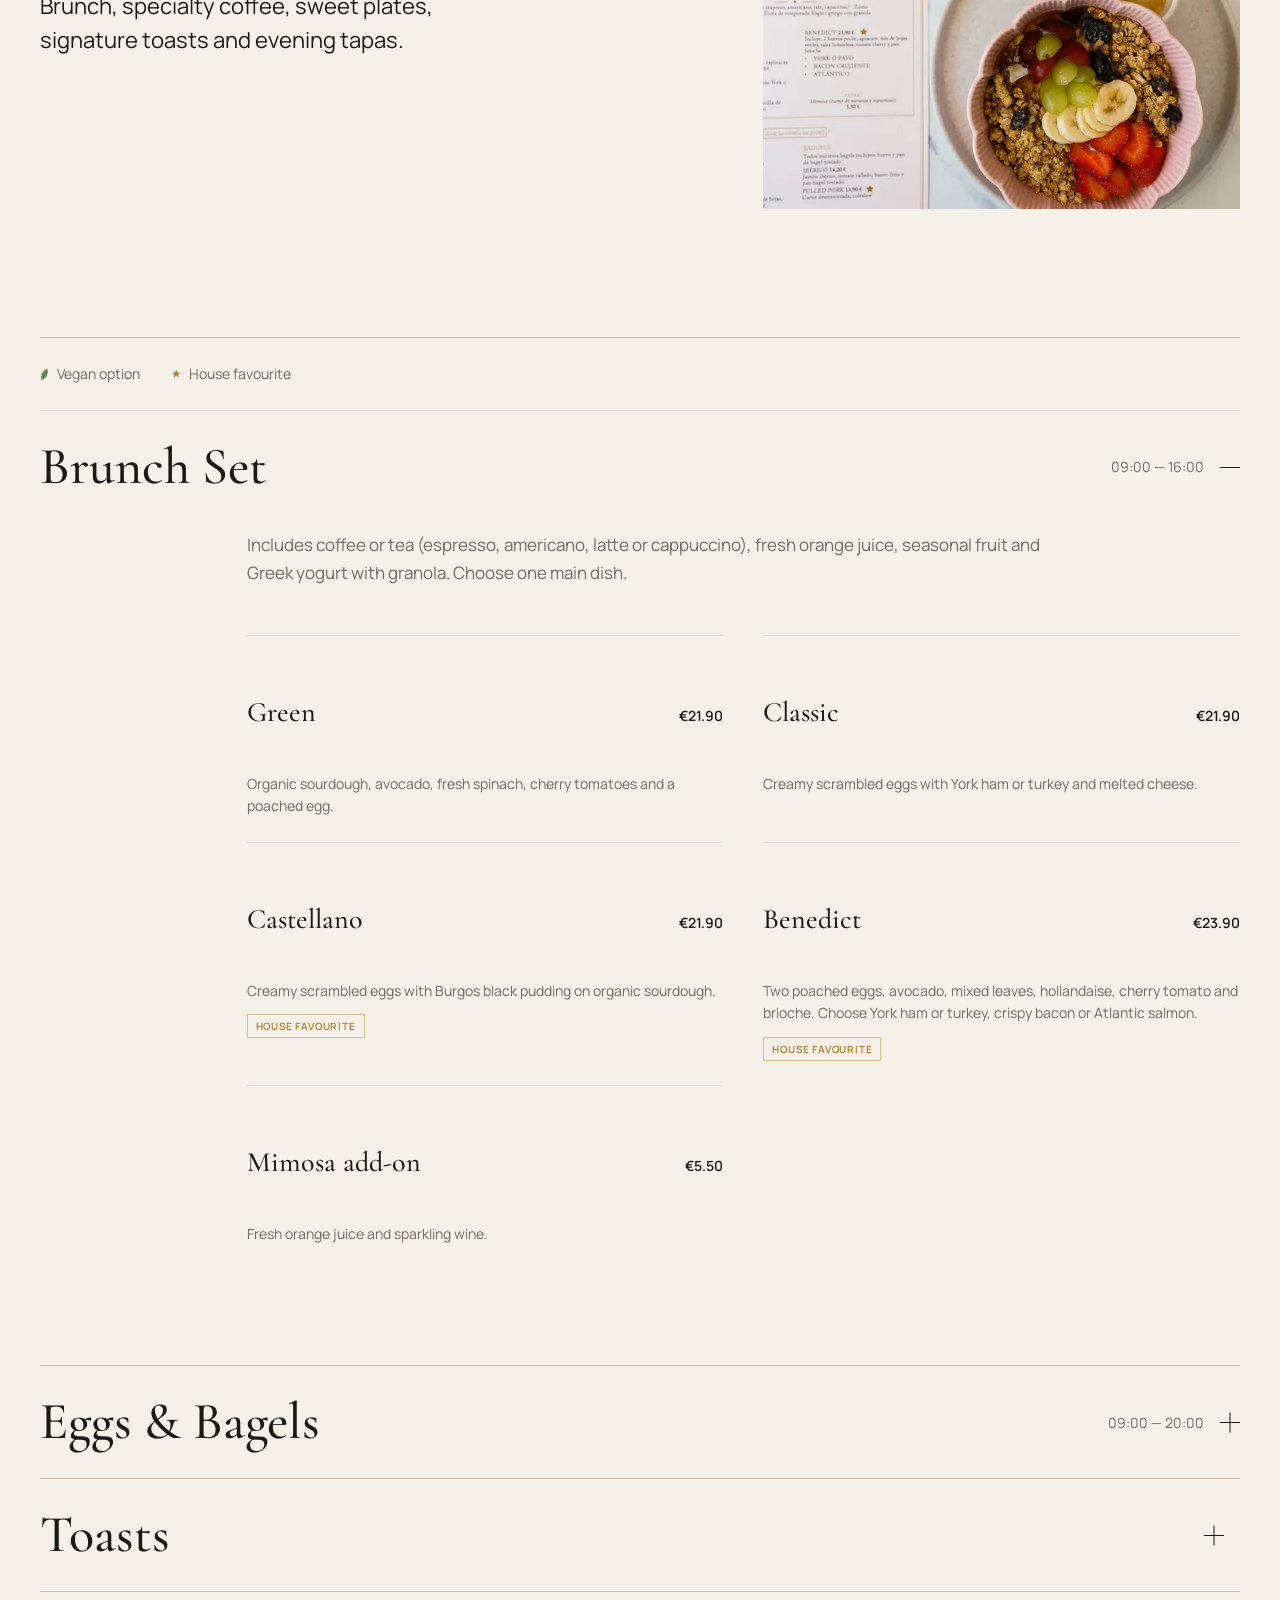
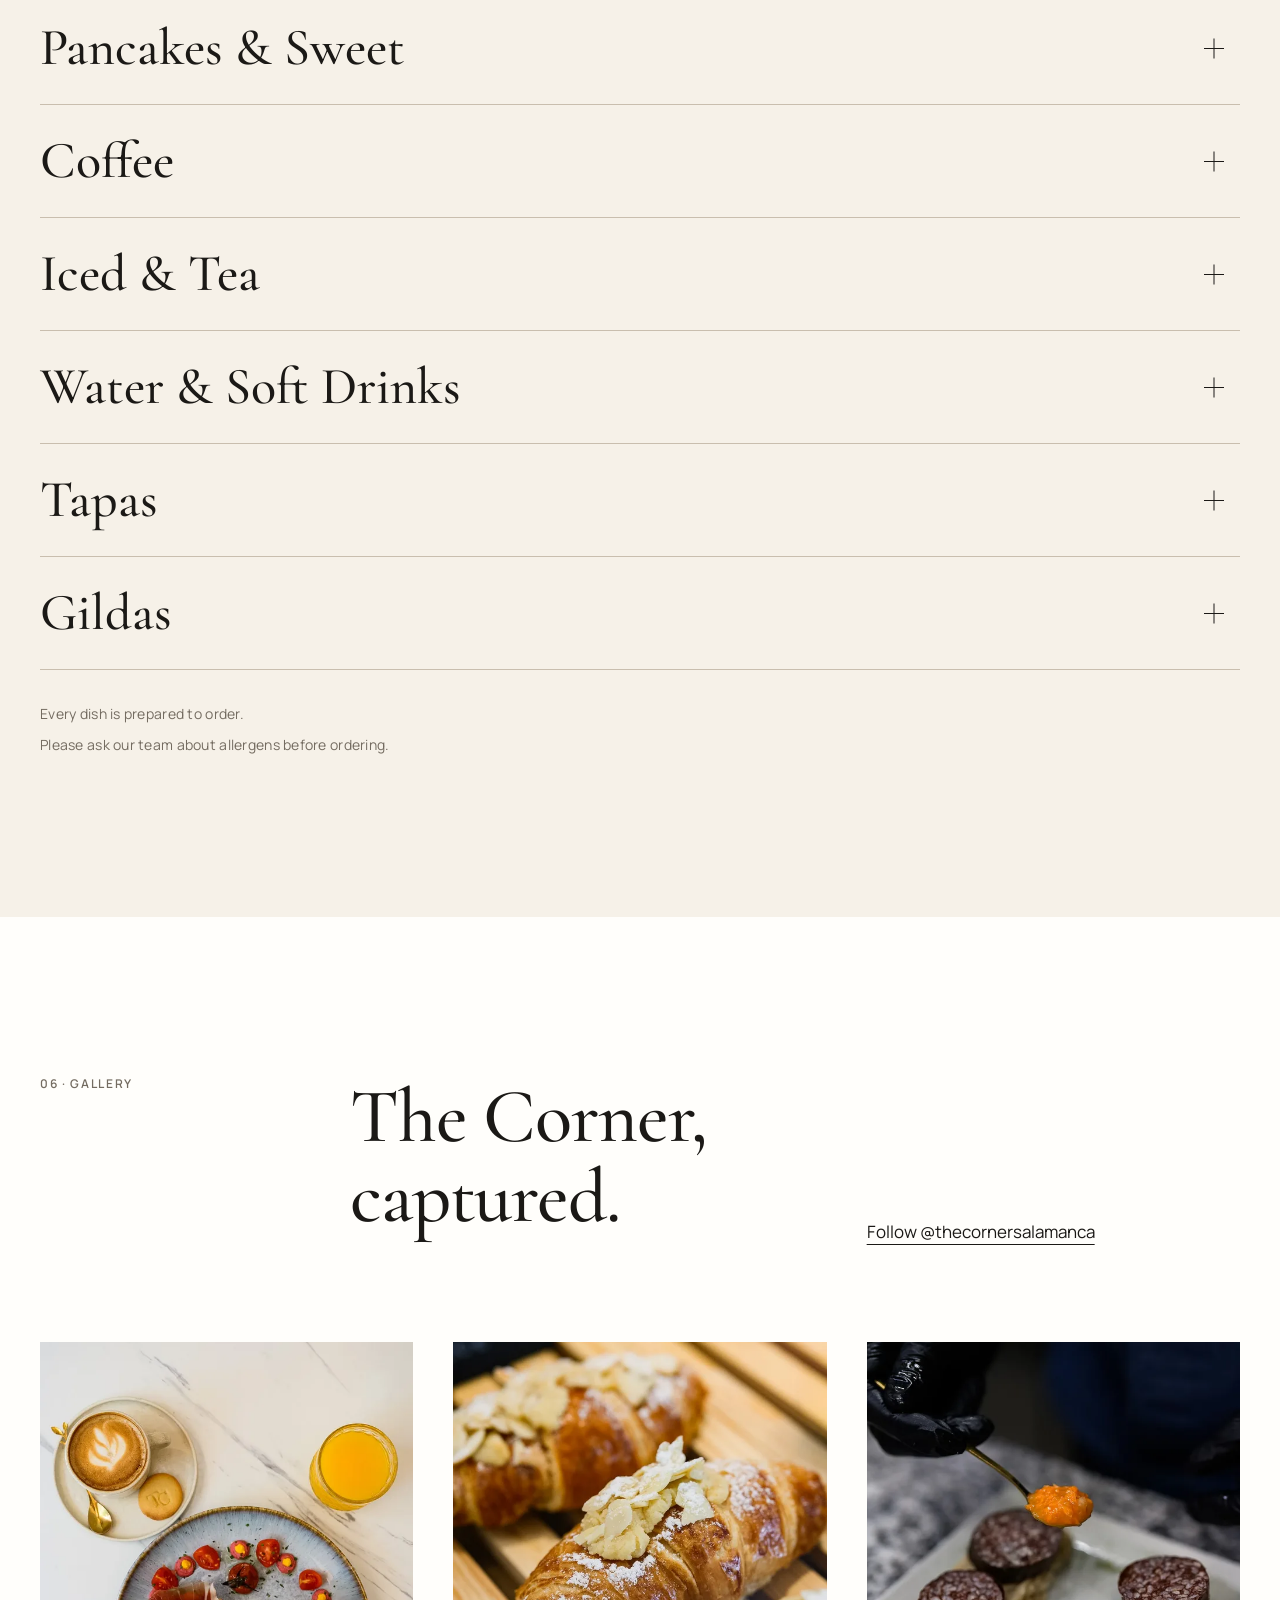
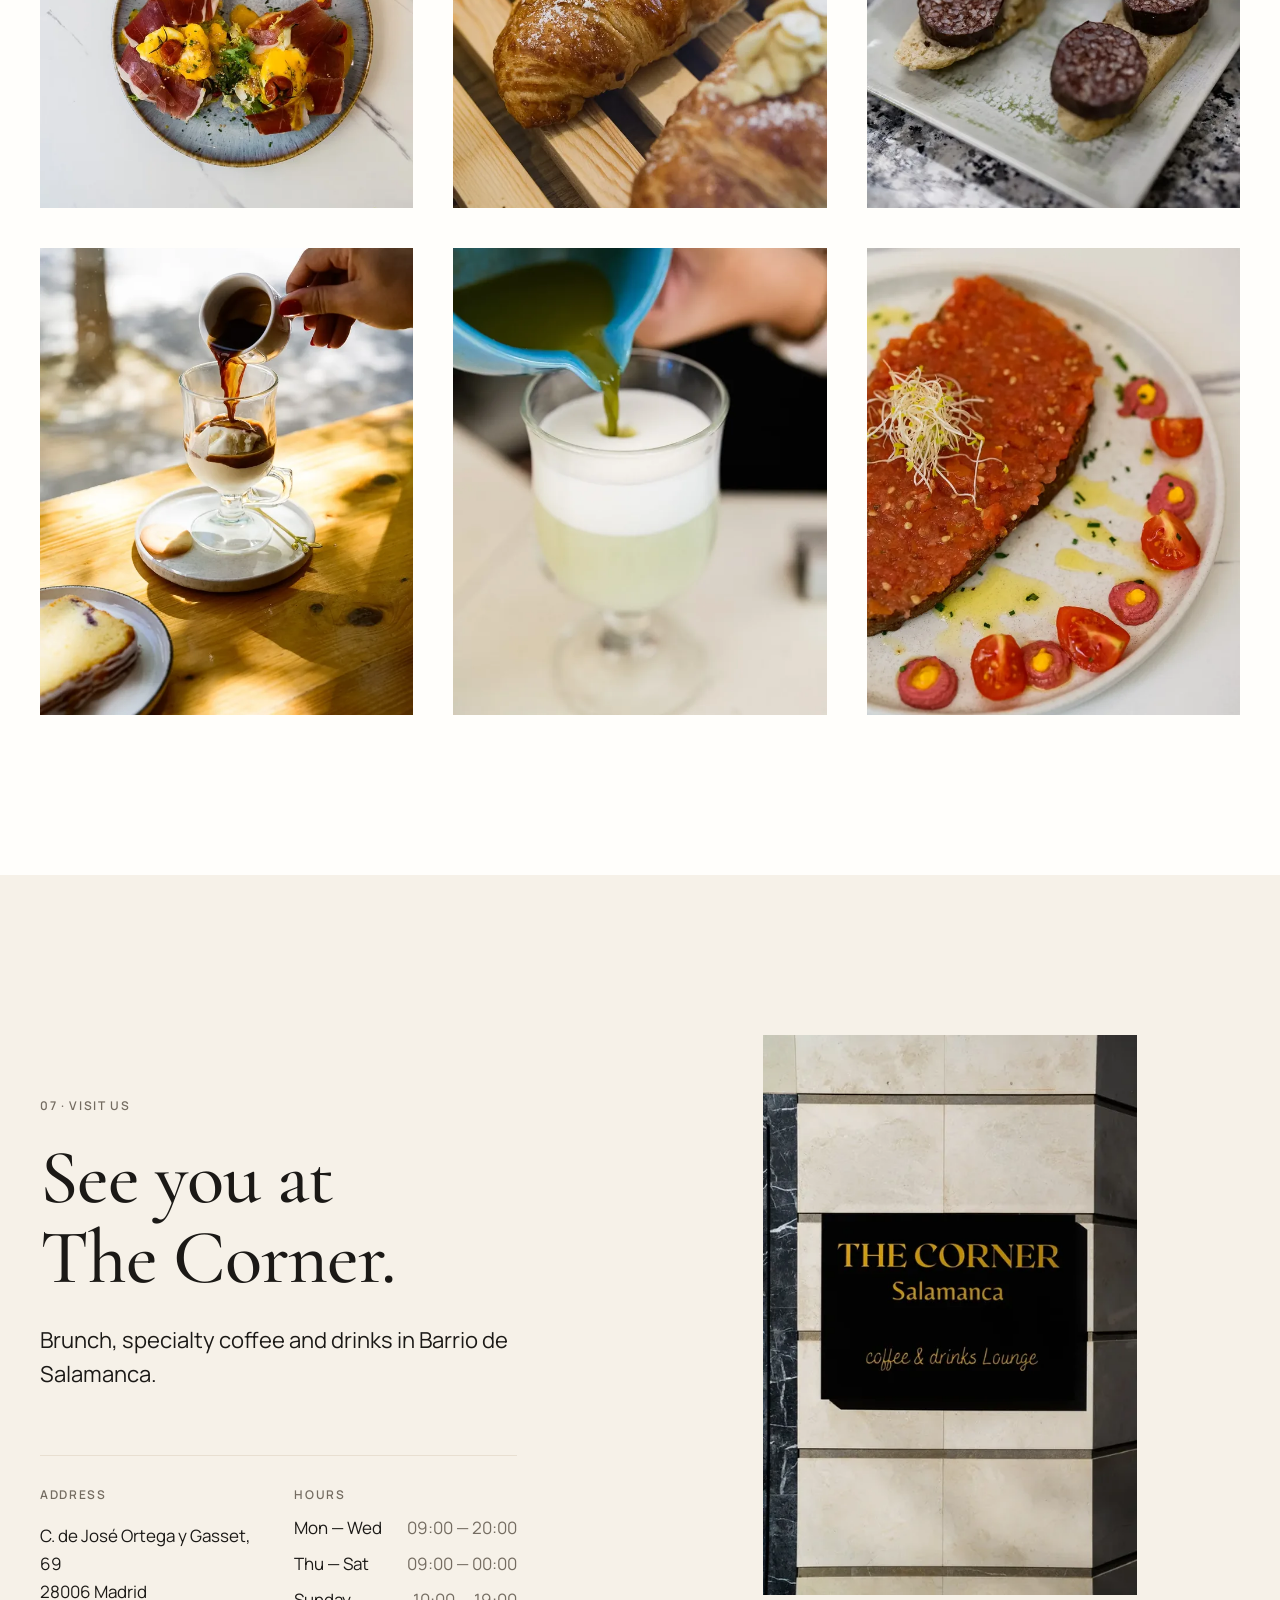
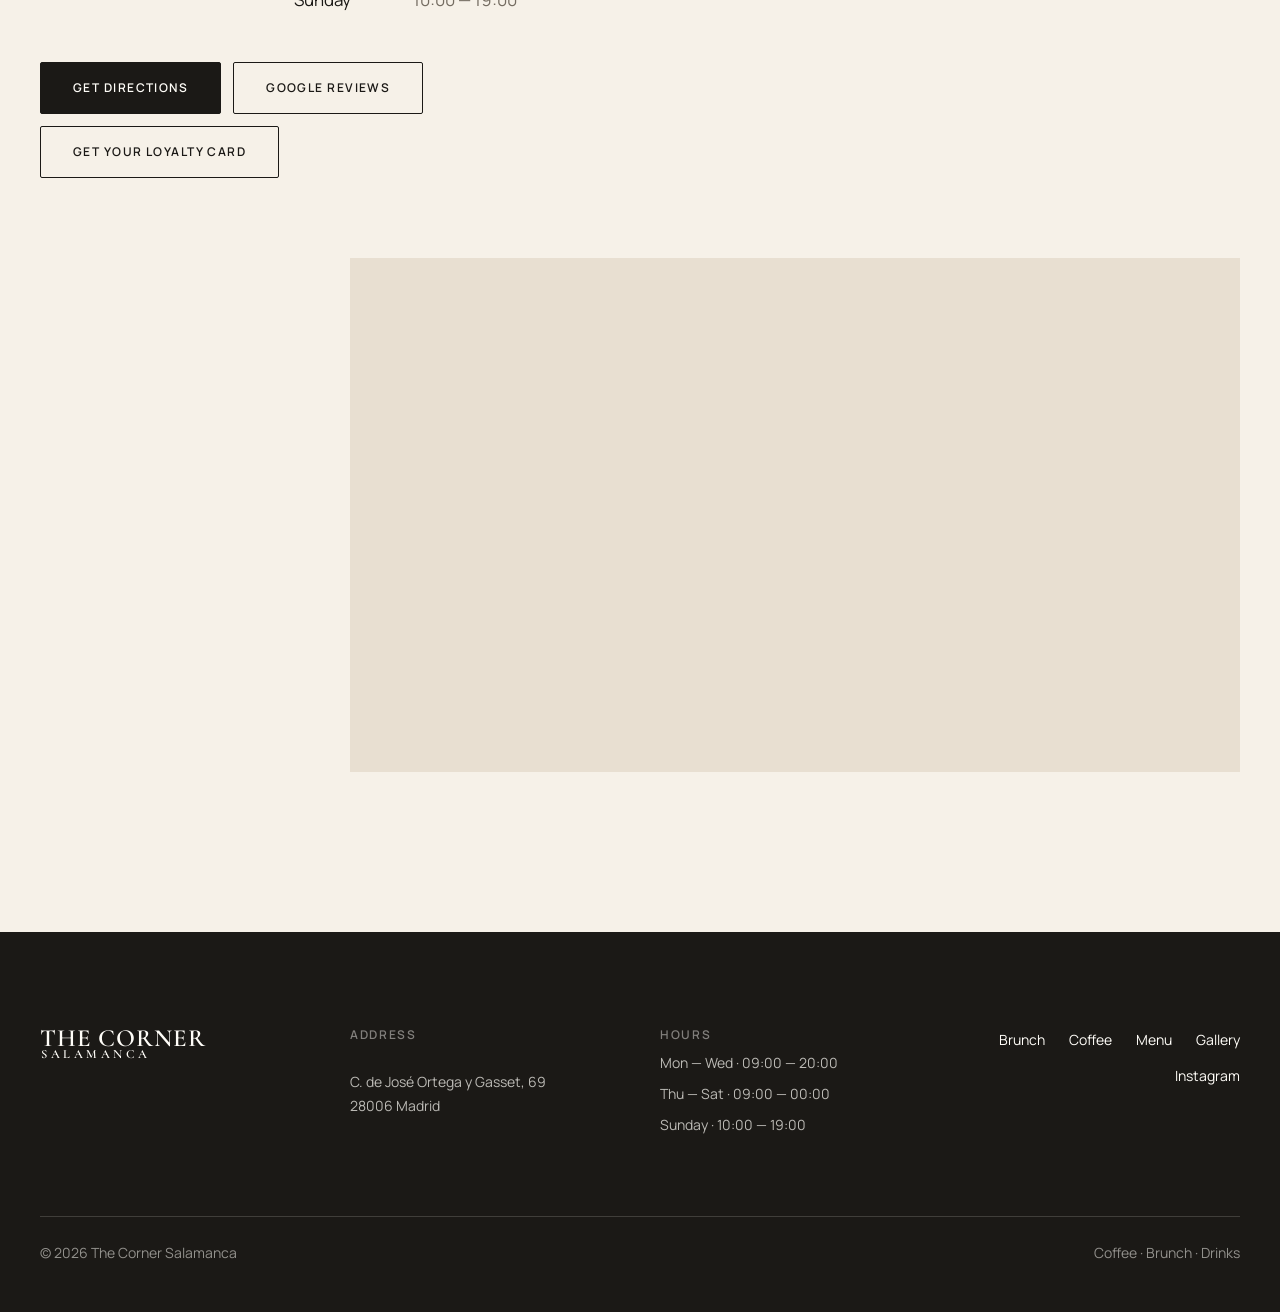
==== commit 752419db: "Add loyalty card access" ====
--- a/index.html
+++ b/index.html
@@ -202,7 +202,16 @@
                 <span class="hero__title-location">Salamanca</span>
               </h1>
               <p class="hero__statement" data-reveal style="--reveal-delay: 140ms" data-i18n="hero.statement">A slower kind of morning.</p>
-              <a class="button hero__cta" href="#menu" data-reveal style="--reveal-delay: 200ms" data-i18n="hero.cta">View Menu</a>
+              <div class="hero__actions" data-reveal style="--reveal-delay: 200ms">
+                <a class="button hero__cta" href="#menu" data-i18n="hero.cta">View Menu</a>
+                <a
+                  class="button button--secondary hero__cta"
+                  href="https://loyalty.foodlus.com/register/user?id=18ijjy82j0j"
+                  target="_blank"
+                  rel="noopener noreferrer"
+                  data-i18n="hero.loyalty"
+                >Get your loyalty card</a>
+              </div>
             </div>
 
             <div class="hero__footer">
@@ -556,6 +565,13 @@
             <div class="visit__actions">
               <a class="button" href="https://www.google.com/maps/dir/?api=1&amp;destination=The%20Corner%20Salamanca%2C%20C.%20de%20Jos%C3%A9%20Ortega%20y%20Gasset%2C%2069%2C%2028006%20Madrid" target="_blank" rel="noopener noreferrer" data-i18n="visit.directions">Get directions</a>
               <a class="button button--secondary" href="https://www.google.com/maps/search/?api=1&amp;query=The%20Corner%20Salamanca&amp;query_place_id=ChIJwdUdbRopQg0RflZVk4n9zz8" target="_blank" rel="noopener noreferrer" data-i18n="visit.reviews">Google Reviews</a>
+              <a
+                class="button button--secondary"
+                href="https://loyalty.foodlus.com/register/user?id=18ijjy82j0j"
+                target="_blank"
+                rel="noopener noreferrer"
+                data-i18n="visit.loyalty"
+              >Get your loyalty card</a>
             </div>
           </div>
 
--- a/css/sections.css
+++ b/css/sections.css
@@ -83,6 +83,12 @@
   font-size: 1.25rem;
   font-style: italic;
   line-height: 1.2;
+}
+
+.hero__actions {
+  display: flex;
+  flex-wrap: wrap;
+  gap: var(--space-3);
 }
 
 .hero__cta {
